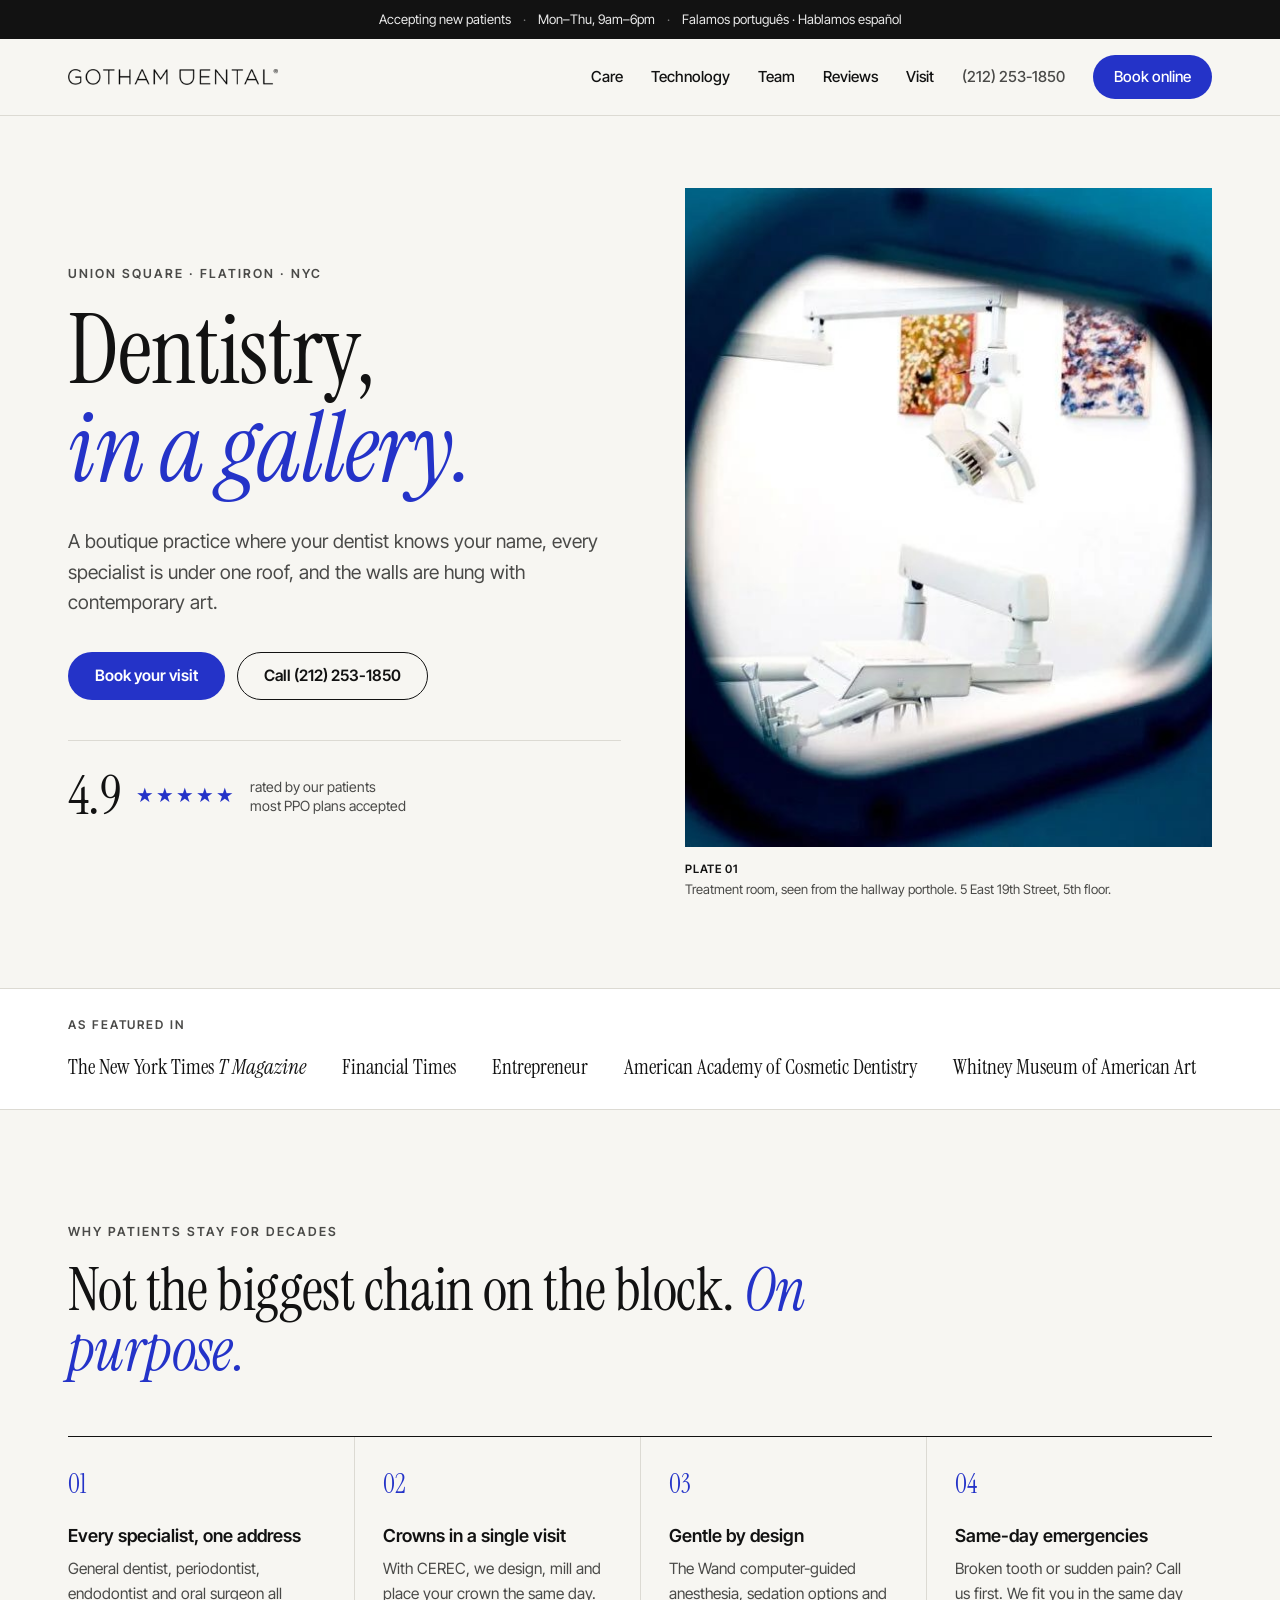
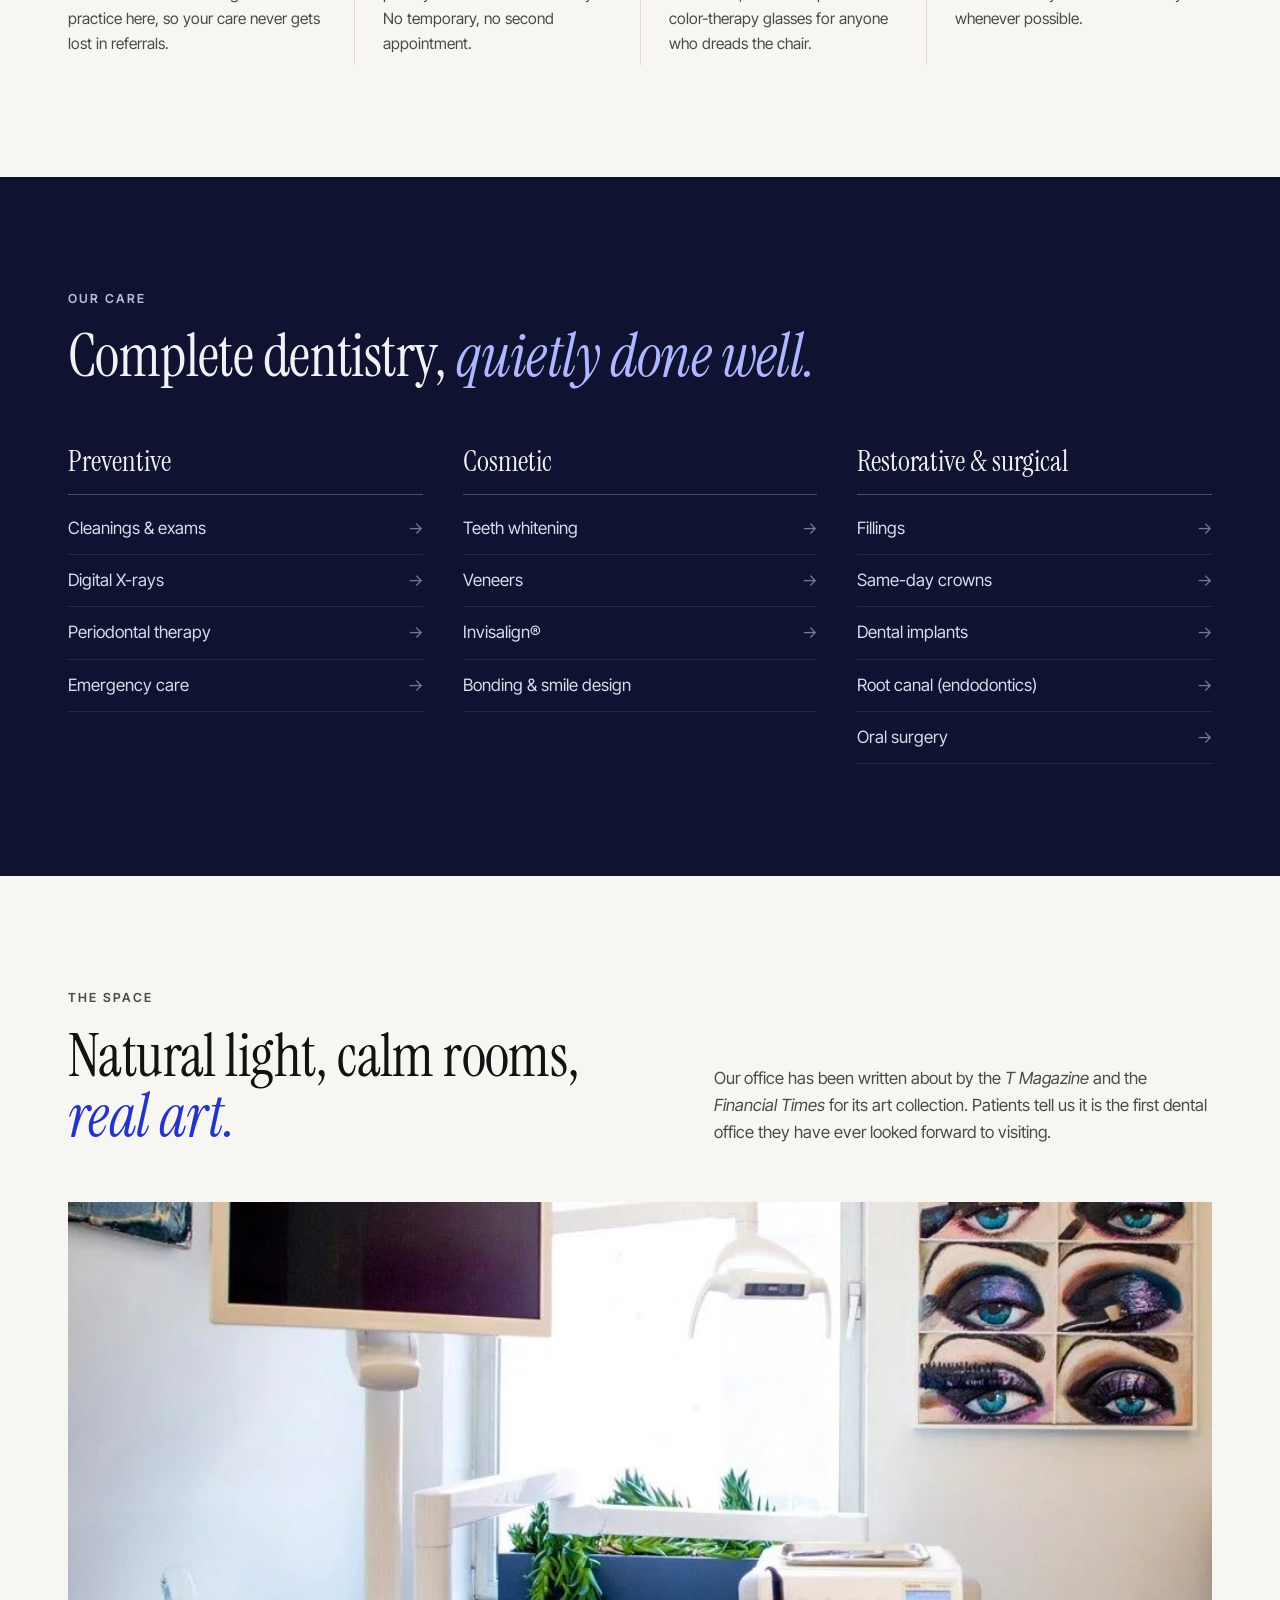
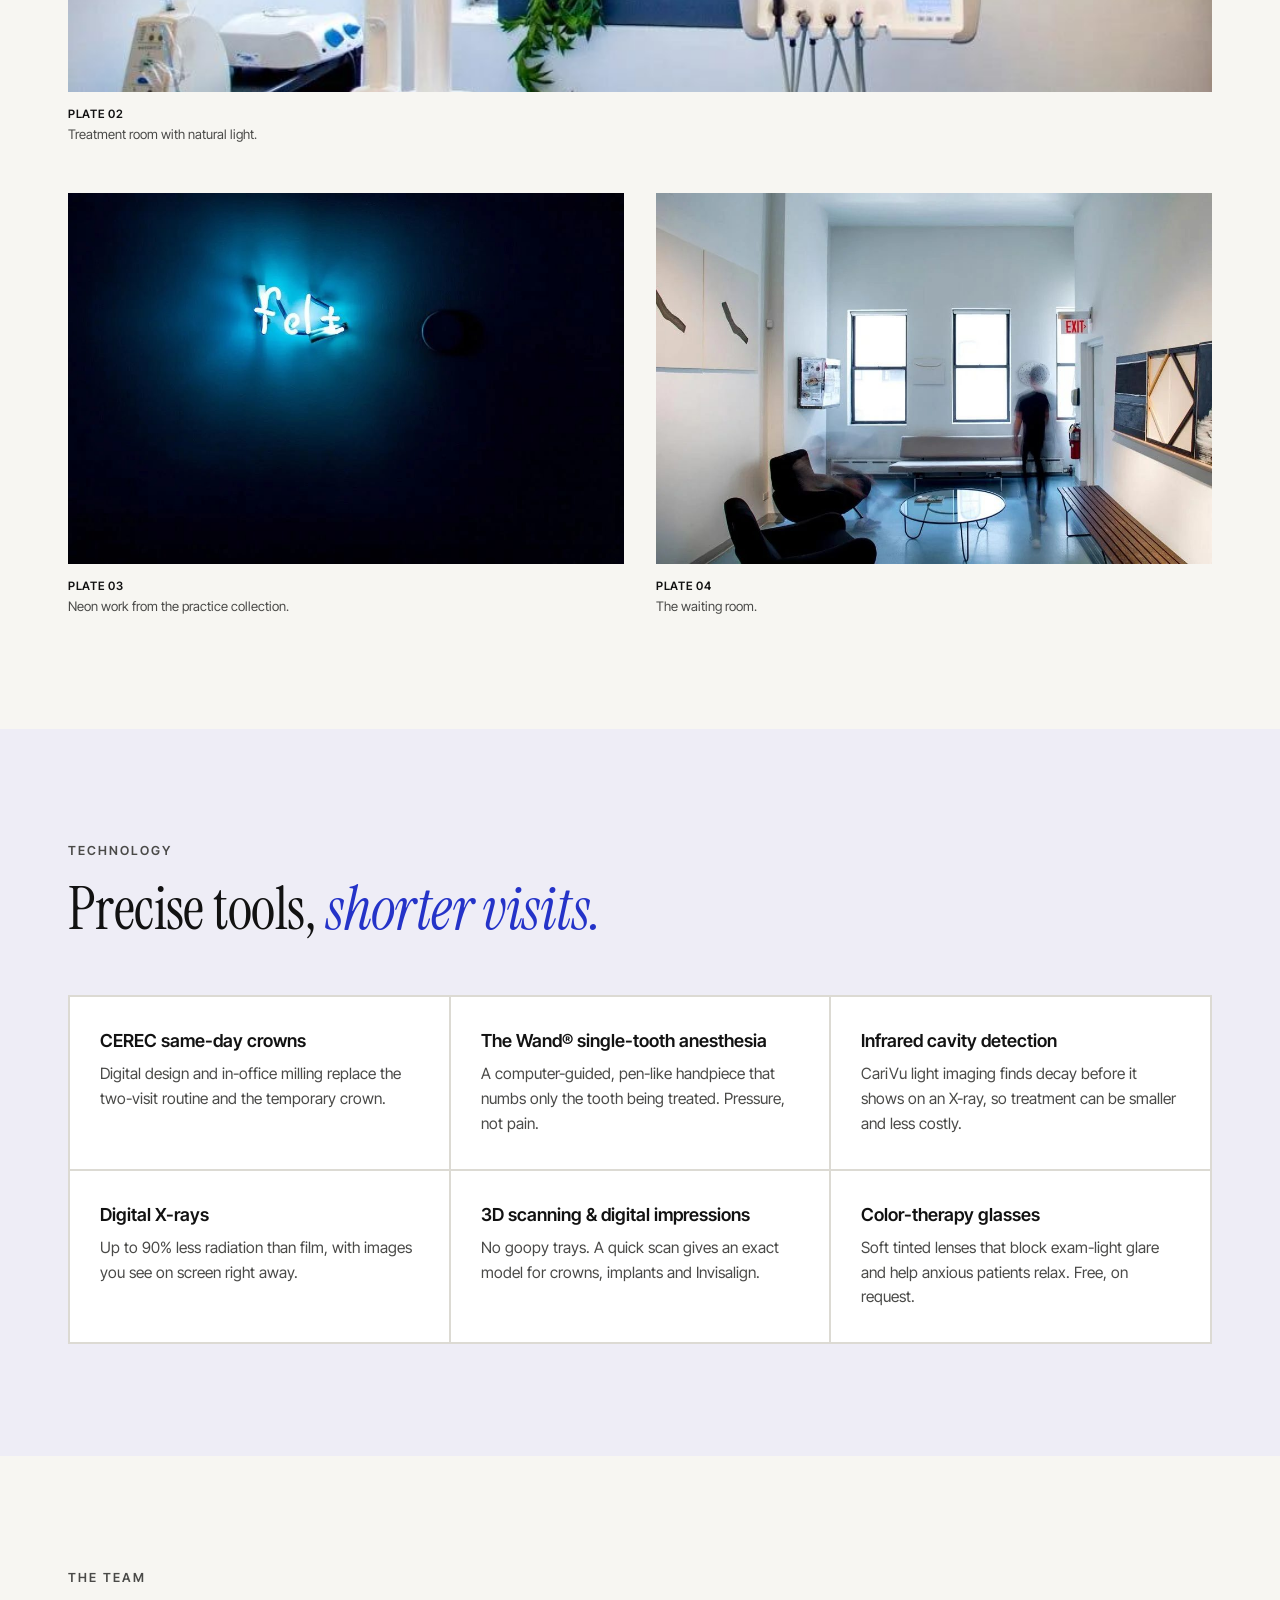
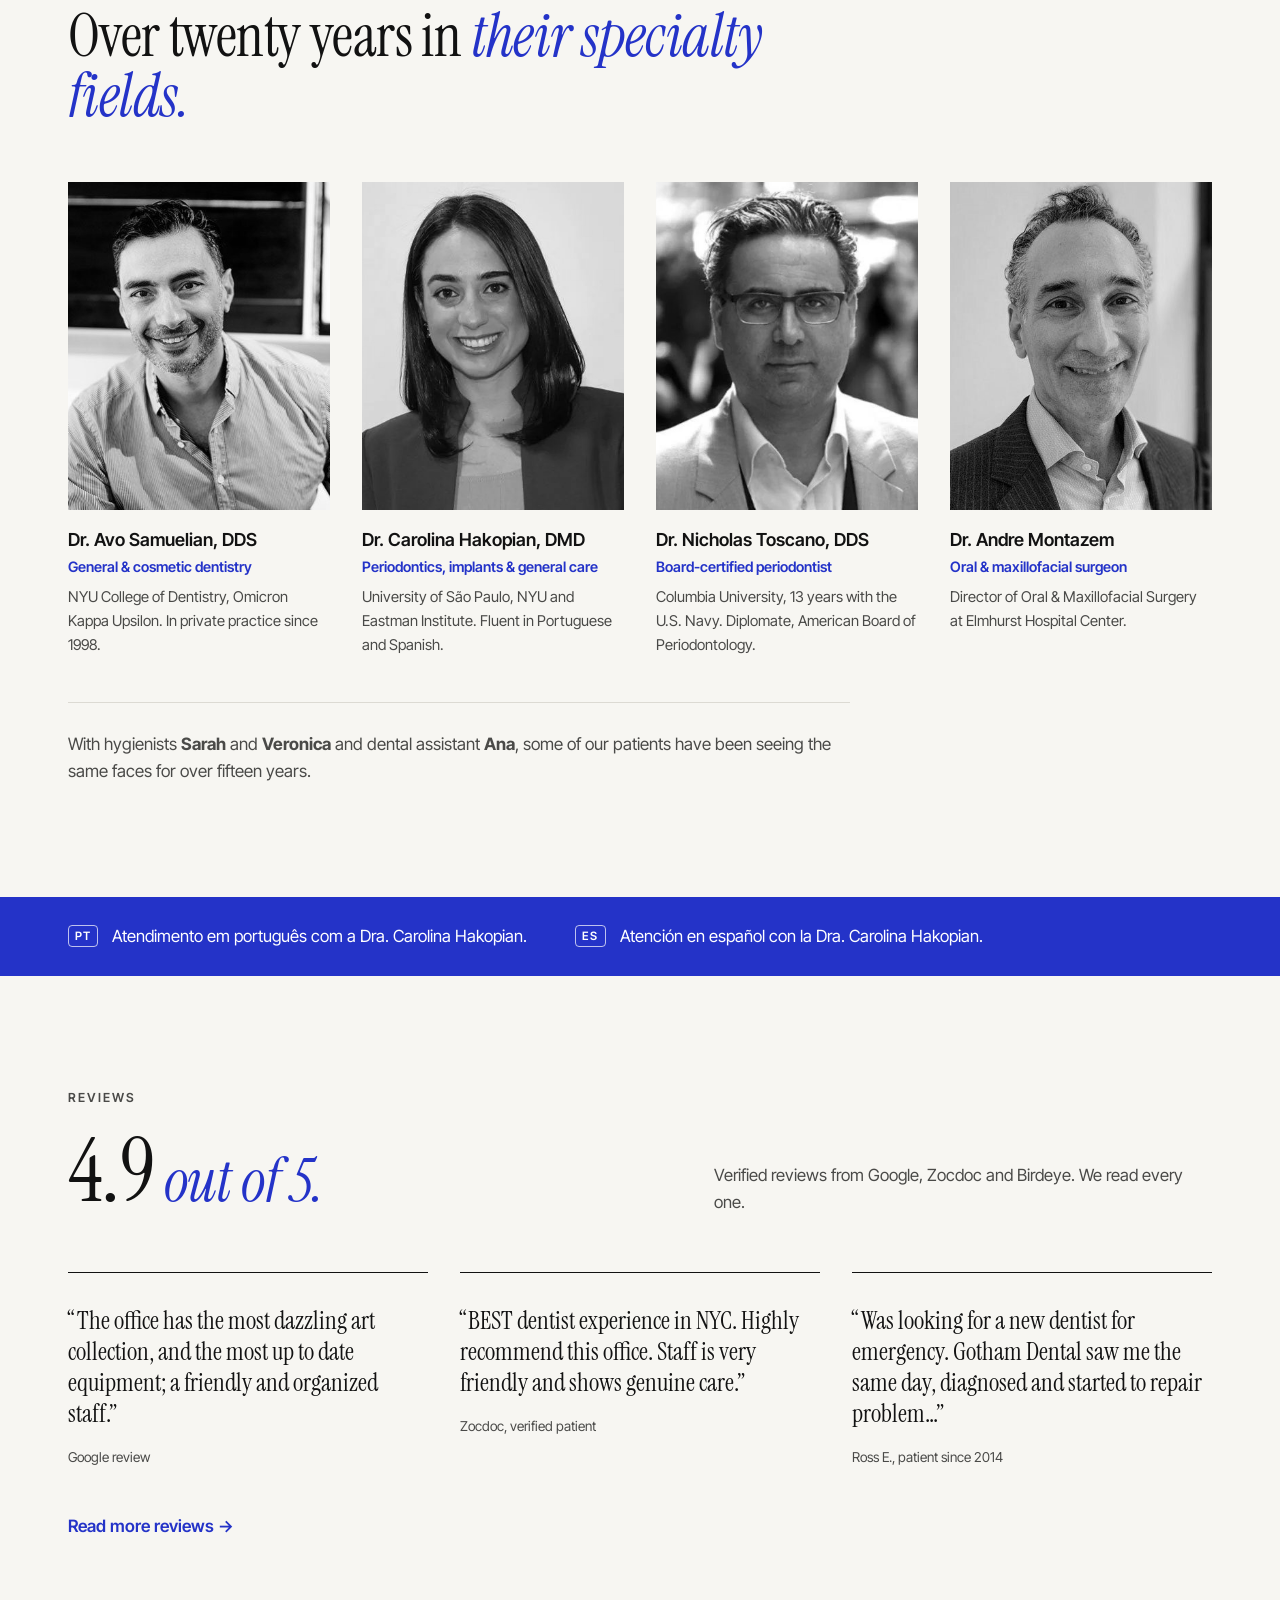
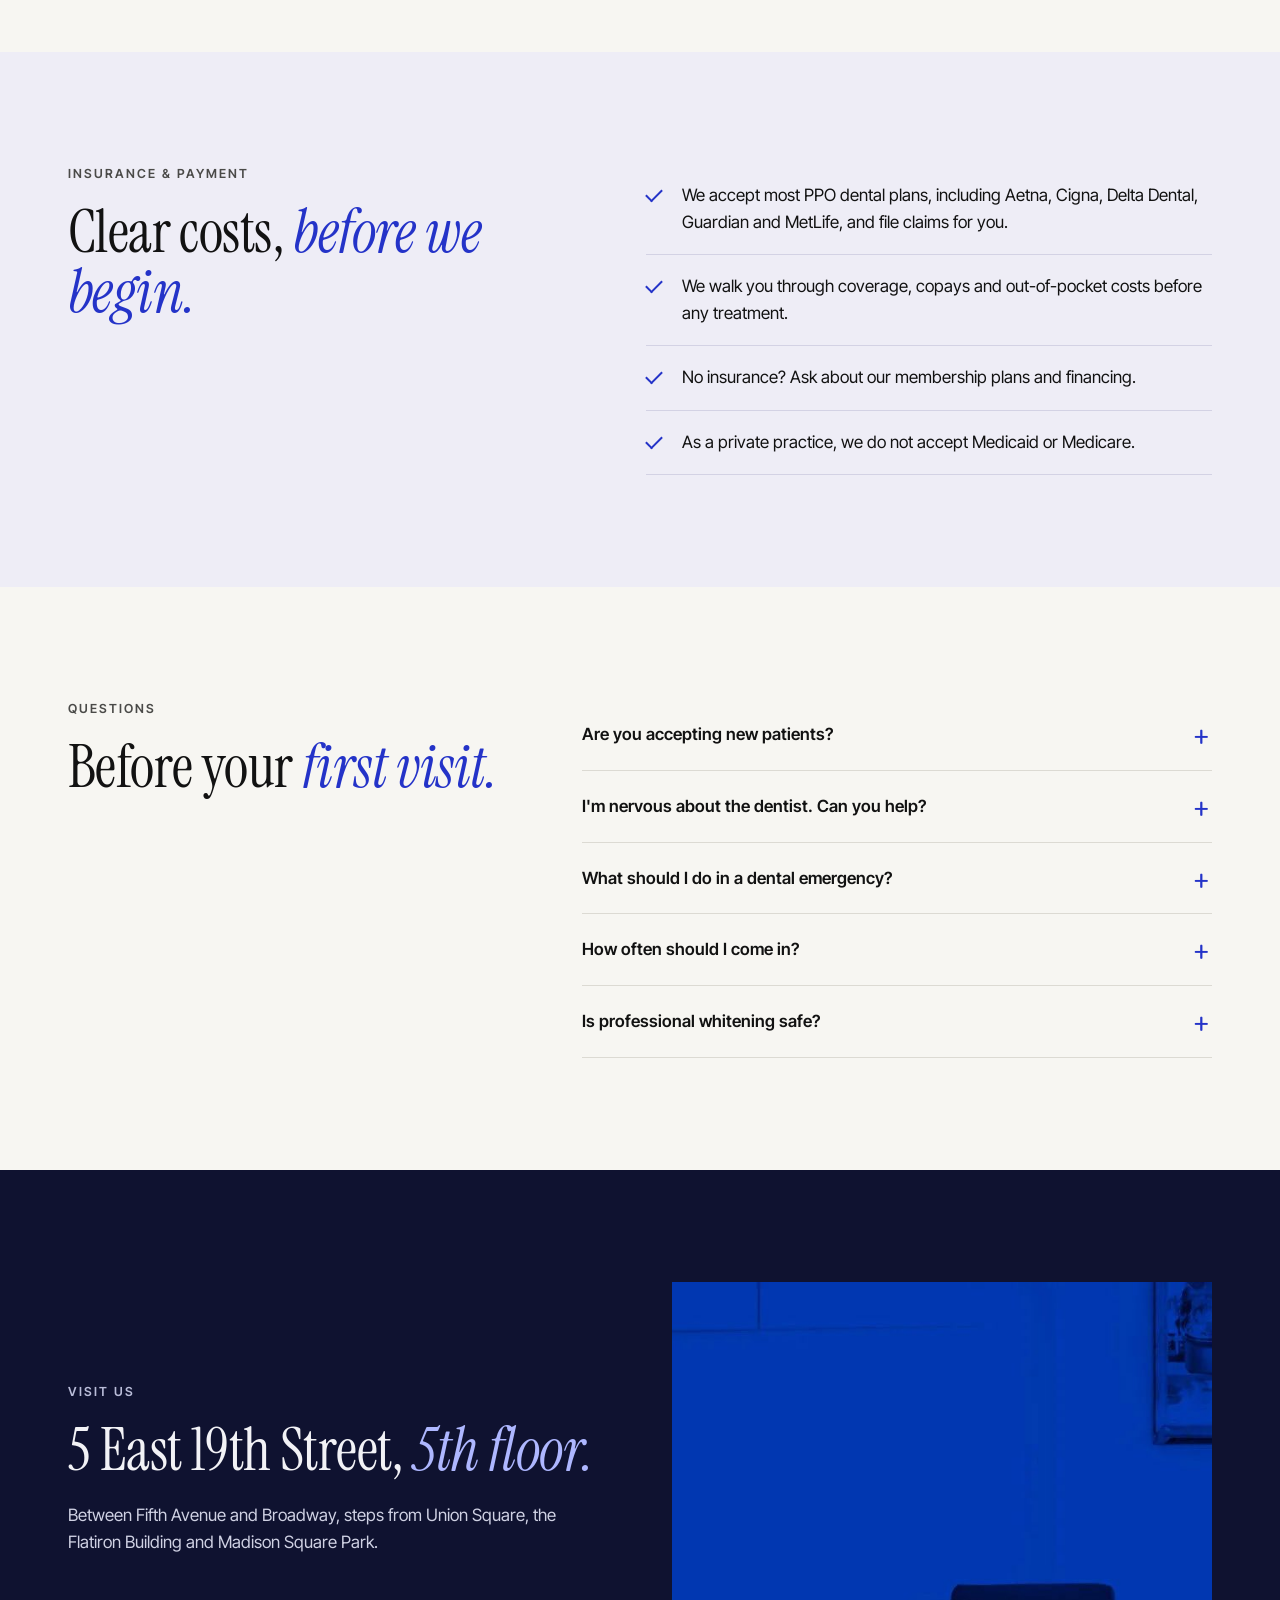
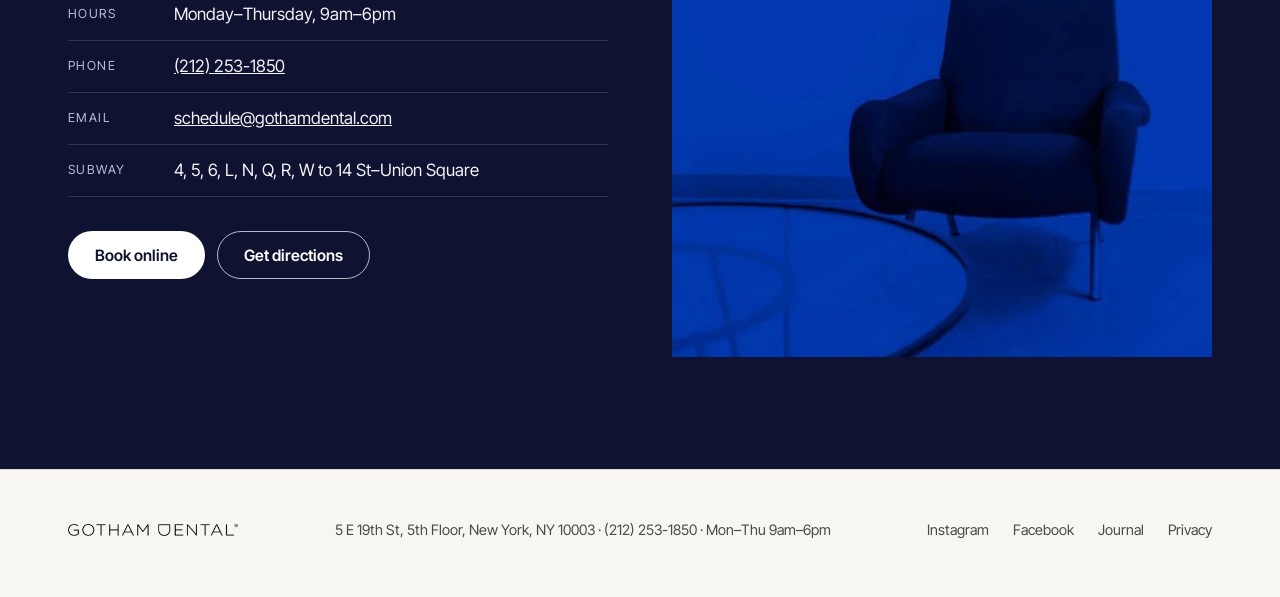
==== index.html @ f2f24f0a "Landing page nova da Gotham Dental Site estático com conceito consultório-galeria, nota 4.9 e impren" ====
<!doctype html>
<html lang="en">
<head>
  <meta charset="utf-8">
  <meta name="viewport" content="width=device-width, initial-scale=1">
  <title>Gotham Dental | Boutique Dentist near Union Square, NYC</title>
  <meta name="description" content="Gotham Dental is a boutique general, cosmetic and specialist dental practice at 5 E 19th St near Union Square, NYC. Same-day crowns, gentle care, most PPO plans. Rated 4.9 by our patients.">
  <link rel="canonical" href="https://gothamdental.com/">
  <link rel="icon" href="assets/img/icon.png">

  <meta property="og:type" content="website">
  <meta property="og:title" content="Gotham Dental | Boutique Dentist near Union Square, NYC">
  <meta property="og:description" content="General, cosmetic and specialist dentistry under one roof, in a calm space hung with contemporary art.">
  <meta property="og:image" content="assets/img/gallery1.jpg">

  <link rel="preconnect" href="https://fonts.googleapis.com">
  <link rel="preconnect" href="https://fonts.gstatic.com" crossorigin>
  <link href="https://fonts.googleapis.com/css2?family=Instrument+Serif:ital@0;1&family=Inter+Tight:wght@400;500;600&display=swap" rel="stylesheet">
  <link rel="stylesheet" href="assets/css/styles.css">

  <script type="application/ld+json">
  {
    "@context": "https://schema.org",
    "@type": "Dentist",
    "name": "Gotham Dental",
    "url": "https://gothamdental.com/",
    "image": "https://gothamdental.com/assets/img/gallery1.jpg",
    "telephone": "+1-212-253-1850",
    "email": "schedule@gothamdental.com",
    "address": {
      "@type": "PostalAddress",
      "streetAddress": "5 E 19th St, 5th Floor",
      "addressLocality": "New York",
      "addressRegion": "NY",
      "postalCode": "10003",
      "addressCountry": "US"
    },
    "geo": { "@type": "GeoCoordinates", "latitude": 40.739007, "longitude": -73.990664 },
    "openingHoursSpecification": [{
      "@type": "OpeningHoursSpecification",
      "dayOfWeek": ["Monday", "Tuesday", "Wednesday", "Thursday"],
      "opens": "09:00",
      "closes": "18:00"
    }],
    "availableLanguage": ["English", "Portuguese", "Spanish"],
    "sameAs": ["https://www.instagram.com/gothamdental/", "https://www.facebook.com/gothamdental"]
  }
  </script>
</head>
<body>

<a class="skip" href="#main">Skip to content</a>

<div class="topbar">
  <div class="wrap topbar__inner">
    <span>Accepting new patients</span>
    <span class="topbar__dot" aria-hidden="true">·</span>
    <span>Mon–Thu, 9am–6pm</span>
    <span class="topbar__dot" aria-hidden="true">·</span>
    <span>Falamos português · Hablamos español</span>
  </div>
</div>

<header class="nav">
  <div class="wrap nav__inner">
    <a href="#top" class="nav__logo" aria-label="Gotham Dental, home">
      <img src="assets/img/logo.png" alt="Gotham Dental" width="300" height="22">
    </a>
    <button class="nav__toggle" type="button" aria-expanded="false" aria-controls="menu">Menu</button>
    <nav id="menu" class="nav__menu" aria-label="Main">
      <a href="#care">Care</a>
      <a href="#technology">Technology</a>
      <a href="#team">Team</a>
      <a href="#reviews">Reviews</a>
      <a href="#visit">Visit</a>
      <a class="nav__phone" href="tel:+12122531850">(212) 253-1850</a>
      <a class="btn btn--solid btn--sm" href="https://book.modento.io/c/0451fbe190db48a1b8116b1282dd9880/Gothamdental">Book online</a>
    </nav>
  </div>
</header>

<main id="main">

  <!-- HERO -->
  <section class="hero" id="top">
    <div class="wrap hero__grid">
      <div class="hero__copy">
        <p class="eyebrow">Union Square · Flatiron · NYC</p>
        <h1>Dentistry,<br><em>in a gallery.</em></h1>
        <p class="lead">A boutique practice where your dentist knows your name, every specialist is under one roof, and the walls are hung with contemporary art.</p>
        <div class="hero__ctas">
          <a class="btn btn--solid" href="https://book.modento.io/c/0451fbe190db48a1b8116b1282dd9880/Gothamdental">Book your visit</a>
          <a class="btn btn--line" href="tel:+12122531850">Call (212) 253-1850</a>
        </div>
        <div class="rating" aria-label="Rated 4.9 out of 5 by our patients">
          <span class="rating__score">4.9</span>
          <span class="rating__stars" aria-hidden="true">★★★★★</span>
          <span class="rating__text">rated by our patients<br>most PPO plans accepted</span>
        </div>
      </div>
      <figure class="hero__art">
        <img src="assets/img/gallery1.jpg" alt="A treatment room seen through a round porthole window, with paintings on the wall" width="1000" height="667">
        <figcaption class="label">
          <span class="label__no">Plate 01</span>
          Treatment room, seen from the hallway porthole. 5 East 19th Street, 5th floor.
        </figcaption>
      </figure>
    </div>
  </section>

  <!-- PRESS -->
  <section class="press" aria-label="Press">
    <div class="wrap press__inner">
      <span class="press__title">As featured in</span>
      <ul class="press__list">
        <li>The New York Times <em>T Magazine</em></li>
        <li>Financial Times</li>
        <li>Entrepreneur</li>
        <li>American Academy of Cosmetic Dentistry</li>
        <li>Whitney Museum of American Art</li>
      </ul>
    </div>
  </section>

  <!-- WHY -->
  <section class="section" id="why">
    <div class="wrap">
      <div class="section__head">
        <p class="eyebrow">Why patients stay for decades</p>
        <h2>Not the biggest chain on the block. <em>On purpose.</em></h2>
      </div>
      <div class="pillars">
        <article class="pillar">
          <span class="pillar__no">01</span>
          <h3>Every specialist, one address</h3>
          <p>General dentist, periodontist, endodontist and oral surgeon all practice here, so your care never gets lost in referrals.</p>
        </article>
        <article class="pillar">
          <span class="pillar__no">02</span>
          <h3>Crowns in a single visit</h3>
          <p>With CEREC, we design, mill and place your crown the same day. No temporary, no second appointment.</p>
        </article>
        <article class="pillar">
          <span class="pillar__no">03</span>
          <h3>Gentle by design</h3>
          <p>The Wand computer-guided anesthesia, sedation options and color-therapy glasses for anyone who dreads the chair.</p>
        </article>
        <article class="pillar">
          <span class="pillar__no">04</span>
          <h3>Same-day emergencies</h3>
          <p>Broken tooth or sudden pain? Call us first. We fit you in the same day whenever possible.</p>
        </article>
      </div>
    </div>
  </section>

  <!-- CARE -->
  <section class="section section--ink" id="care">
    <div class="wrap">
      <div class="section__head">
        <p class="eyebrow">Our care</p>
        <h2>Complete dentistry, <em>quietly done well.</em></h2>
      </div>
      <div class="care">
        <div class="care__col">
          <h3>Preventive</h3>
          <ul>
            <li><a href="https://gothamdental.com/hygiene">Cleanings &amp; exams</a></li>
            <li><a href="https://gothamdental.com/digital-xrays">Digital X-rays</a></li>
            <li><a href="https://gothamdental.com/periodontics">Periodontal therapy</a></li>
            <li><a href="https://gothamdental.com/emergency">Emergency care</a></li>
          </ul>
        </div>
        <div class="care__col">
          <h3>Cosmetic</h3>
          <ul>
            <li><a href="https://gothamdental.com/whitening">Teeth whitening</a></li>
            <li><a href="https://gothamdental.com/veneers">Veneers</a></li>
            <li><a href="https://gothamdental.com/invisalign">Invisalign®</a></li>
            <li>Bonding &amp; smile design</li>
          </ul>
        </div>
        <div class="care__col">
          <h3>Restorative &amp; surgical</h3>
          <ul>
            <li><a href="https://gothamdental.com/fillings">Fillings</a></li>
            <li><a href="https://gothamdental.com/crowns">Same-day crowns</a></li>
            <li><a href="https://gothamdental.com/implants">Dental implants</a></li>
            <li><a href="https://gothamdental.com/endodontics">Root canal (endodontics)</a></li>
            <li><a href="https://gothamdental.com/oral-surgery">Oral surgery</a></li>
          </ul>
        </div>
      </div>
    </div>
  </section>

  <!-- THE SPACE -->
  <section class="section" id="space">
    <div class="wrap">
      <div class="section__head section__head--split">
        <div>
          <p class="eyebrow">The space</p>
          <h2>Natural light, calm rooms, <em>real art.</em></h2>
        </div>
        <p class="section__aside">Our office has been written about by the <em>T Magazine</em> and the <em>Financial Times</em> for its art collection. Patients tell us it is the first dental office they have ever looked forward to visiting.</p>
      </div>
      <div class="gallery">
        <figure class="gallery__item gallery__item--wide">
          <img src="assets/img/gallery3.jpg" alt="Bright treatment room with a large window, plants and framed artwork" width="1000" height="669" loading="lazy">
          <figcaption class="label"><span class="label__no">Plate 02</span> Treatment room with natural light.</figcaption>
        </figure>
        <figure class="gallery__item">
          <img src="assets/img/gallery2.jpg" alt="Blue neon artwork glowing on a dark wall" width="1000" height="667" loading="lazy">
          <figcaption class="label"><span class="label__no">Plate 03</span> Neon work from the practice collection.</figcaption>
        </figure>
        <figure class="gallery__item">
          <img src="assets/img/gallery4.jpg" alt="Waiting room with modern chairs, a round glass table and artwork" width="1000" height="667" loading="lazy">
          <figcaption class="label"><span class="label__no">Plate 04</span> The waiting room.</figcaption>
        </figure>
      </div>
    </div>
  </section>

  <!-- TECHNOLOGY -->
  <section class="section section--tint" id="technology">
    <div class="wrap">
      <div class="section__head">
        <p class="eyebrow">Technology</p>
        <h2>Precise tools, <em>shorter visits.</em></h2>
      </div>
      <div class="tech">
        <article class="tech__item">
          <h3>CEREC same-day crowns</h3>
          <p>Digital design and in-office milling replace the two-visit routine and the temporary crown.</p>
        </article>
        <article class="tech__item">
          <h3>The Wand® single-tooth anesthesia</h3>
          <p>A computer-guided, pen-like handpiece that numbs only the tooth being treated. Pressure, not pain.</p>
        </article>
        <article class="tech__item">
          <h3>Infrared cavity detection</h3>
          <p>CariVu light imaging finds decay before it shows on an X-ray, so treatment can be smaller and less costly.</p>
        </article>
        <article class="tech__item">
          <h3>Digital X-rays</h3>
          <p>Up to 90% less radiation than film, with images you see on screen right away.</p>
        </article>
        <article class="tech__item">
          <h3>3D scanning &amp; digital impressions</h3>
          <p>No goopy trays. A quick scan gives an exact model for crowns, implants and Invisalign.</p>
        </article>
        <article class="tech__item">
          <h3>Color-therapy glasses</h3>
          <p>Soft tinted lenses that block exam-light glare and help anxious patients relax. Free, on request.</p>
        </article>
      </div>
    </div>
  </section>

  <!-- TEAM -->
  <section class="section" id="team">
    <div class="wrap">
      <div class="section__head">
        <p class="eyebrow">The team</p>
        <h2>Over twenty years in <em>their specialty fields.</em></h2>
      </div>
      <div class="team">
        <article class="doc">
          <img src="assets/img/samuelian.jpg" alt="Portrait of Dr. Avo Samuelian" width="540" height="480" loading="lazy">
          <h3>Dr. Avo Samuelian, DDS</h3>
          <p class="doc__role">General &amp; cosmetic dentistry</p>
          <p>NYU College of Dentistry, Omicron Kappa Upsilon. In private practice since 1998.</p>
        </article>
        <article class="doc">
          <img src="assets/img/hakopian.jpg" alt="Portrait of Dr. Carolina Hakopian" width="540" height="480" loading="lazy">
          <h3>Dr. Carolina Hakopian, DMD</h3>
          <p class="doc__role">Periodontics, implants &amp; general care</p>
          <p>University of São Paulo, NYU and Eastman Institute. Fluent in Portuguese and Spanish.</p>
        </article>
        <article class="doc">
          <img src="assets/img/toscano.jpg" alt="Portrait of Dr. Nicholas Toscano" width="571" height="558" loading="lazy">
          <h3>Dr. Nicholas Toscano, DDS</h3>
          <p class="doc__role">Board-certified periodontist</p>
          <p>Columbia University, 13 years with the U.S. Navy. Diplomate, American Board of Periodontology.</p>
        </article>
        <article class="doc">
          <img src="assets/img/montazem.jpg" alt="Portrait of Dr. Andre Montazem" width="540" height="480" loading="lazy">
          <h3>Dr. Andre Montazem</h3>
          <p class="doc__role">Oral &amp; maxillofacial surgeon</p>
          <p>Director of Oral &amp; Maxillofacial Surgery at Elmhurst Hospital Center.</p>
        </article>
      </div>
      <p class="team__more">With hygienists <strong>Sarah</strong> and <strong>Veronica</strong> and dental assistant <strong>Ana</strong>, some of our patients have been seeing the same faces for over fifteen years.</p>
    </div>
  </section>

  <!-- LANGUAGES -->
  <section class="lang" aria-label="Languages">
    <div class="wrap lang__inner">
      <p lang="pt-BR"><span class="lang__tag">PT</span> Atendimento em português com a Dra. Carolina Hakopian.</p>
      <p lang="es"><span class="lang__tag">ES</span> Atención en español con la Dra. Carolina Hakopian.</p>
    </div>
  </section>

  <!-- REVIEWS -->
  <section class="section" id="reviews">
    <div class="wrap">
      <div class="section__head section__head--split">
        <div>
          <p class="eyebrow">Reviews</p>
          <h2><span class="big">4.9</span> <em>out of 5.</em></h2>
        </div>
        <p class="section__aside">Verified reviews from Google, Zocdoc and Birdeye. We read every one.</p>
      </div>
      <div class="reviews">
        <blockquote class="review">
          <p>“The office has the most dazzling art collection, and the most up to date equipment; a friendly and organized staff.”</p>
          <footer>Google review</footer>
        </blockquote>
        <blockquote class="review">
          <p>“BEST dentist experience in NYC. Highly recommend this office. Staff is very friendly and shows genuine care.”</p>
          <footer>Zocdoc, verified patient</footer>
        </blockquote>
        <blockquote class="review">
          <p>“Was looking for a new dentist for emergency. Gotham Dental saw me the same day, diagnosed and started to repair problem…”</p>
          <footer>Ross E., patient since 2014</footer>
        </blockquote>
      </div>
      <a class="link-arrow" href="https://gothamdental.com/online-reviews">Read more reviews →</a>
    </div>
  </section>

  <!-- INSURANCE -->
  <section class="section section--tint" id="insurance">
    <div class="wrap insurance">
      <div>
        <p class="eyebrow">Insurance &amp; payment</p>
        <h2>Clear costs, <em>before we begin.</em></h2>
      </div>
      <ul class="checks">
        <li>We accept most PPO dental plans, including Aetna, Cigna, Delta Dental, Guardian and MetLife, and file claims for you.</li>
        <li>We walk you through coverage, copays and out-of-pocket costs before any treatment.</li>
        <li>No insurance? Ask about our membership plans and financing.</li>
        <li>As a private practice, we do not accept Medicaid or Medicare.</li>
      </ul>
    </div>
  </section>

  <!-- FAQ -->
  <section class="section" id="faq">
    <div class="wrap faq">
      <div>
        <p class="eyebrow">Questions</p>
        <h2>Before your <em>first visit.</em></h2>
      </div>
      <div class="faq__list">
        <details>
          <summary>Are you accepting new patients?</summary>
          <p>Yes. Book online any time or call us during office hours. At your first visit we take digital X-rays, review your history and build a personal treatment plan. You can fill in your forms online beforehand.</p>
        </details>
        <details>
          <summary>I'm nervous about the dentist. Can you help?</summary>
          <p>You are not alone. We offer The Wand for gentle, localized anesthesia, sedation options, color-therapy glasses and a team that explains every step before it happens.</p>
        </details>
        <details>
          <summary>What should I do in a dental emergency?</summary>
          <p>Call (212) 253-1850 right away. We offer same-day emergency appointments whenever possible.</p>
        </details>
        <details>
          <summary>How often should I come in?</summary>
          <p>Every six months for a cleaning and check-up, as the ADA recommends. Regular visits catch decay and gum disease early.</p>
        </details>
        <details>
          <summary>Is professional whitening safe?</summary>
          <p>Yes. We use medical-grade agents adjusted to your sensitivity level for strong results with minimal discomfort.</p>
        </details>
      </div>
    </div>
  </section>

  <!-- VISIT -->
  <section class="section section--ink" id="visit">
    <div class="wrap visit">
      <div class="visit__info">
        <p class="eyebrow">Visit us</p>
        <h2>5 East 19th Street, <em>5th floor.</em></h2>
        <p>Between Fifth Avenue and Broadway, steps from Union Square, the Flatiron Building and Madison Square Park.</p>
        <dl class="visit__dl">
          <div><dt>Hours</dt><dd>Monday–Thursday, 9am–6pm</dd></div>
          <div><dt>Phone</dt><dd><a href="tel:+12122531850">(212) 253-1850</a></dd></div>
          <div><dt>Email</dt><dd><a href="mailto:schedule@gothamdental.com">schedule@gothamdental.com</a></dd></div>
          <div><dt>Subway</dt><dd>4, 5, 6, L, N, Q, R, W to 14 St–Union Square</dd></div>
        </dl>
        <div class="hero__ctas">
          <a class="btn btn--light" href="https://book.modento.io/c/0451fbe190db48a1b8116b1282dd9880/Gothamdental">Book online</a>
          <a class="btn btn--line-light" href="https://www.google.com/maps/place/Gotham+Dental/@40.739007,-73.9928527,17z">Get directions</a>
        </div>
      </div>
      <figure class="visit__art">
        <img src="assets/img/office.jpg" alt="Lounge chairs in a softly lit blue room" width="1500" height="800" loading="lazy">
      </figure>
    </div>
  </section>

</main>

<footer class="footer">
  <div class="wrap footer__inner">
    <img src="assets/img/logo.png" alt="Gotham Dental" width="300" height="22" class="footer__logo">
    <p>5 E 19th St, 5th Floor, New York, NY 10003 · (212) 253-1850 · Mon–Thu 9am–6pm</p>
    <nav class="footer__links" aria-label="Social and legal">
      <a href="https://www.instagram.com/gothamdental/">Instagram</a>
      <a href="https://www.facebook.com/gothamdental">Facebook</a>
      <a href="https://gothamdental.com/blog">Journal</a>
      <a href="https://gothamdental.com/privacy-policy">Privacy</a>
    </nav>
  </div>
</footer>

<div class="mobile-cta">
  <a class="btn btn--line" href="tel:+12122531850">Call</a>
  <a class="btn btn--solid" href="https://book.modento.io/c/0451fbe190db48a1b8116b1282dd9880/Gothamdental">Book online</a>
</div>

<script>
  (function () {
    var btn = document.querySelector('.nav__toggle');
    var menu = document.getElementById('menu');
    btn.addEventListener('click', function () {
      var open = menu.classList.toggle('is-open');
      btn.setAttribute('aria-expanded', open ? 'true' : 'false');
    });
    menu.addEventListener('click', function (e) {
      if (e.target.tagName === 'A') { menu.classList.remove('is-open'); btn.setAttribute('aria-expanded', 'false'); }
    });
  })();
</script>
</body>
</html>
---- assets/css/styles.css ----
/* Gotham Dental — gallery look: white walls, black type, one cobalt accent */
:root {
  --wall: #f7f6f2;
  --paper: #ffffff;
  --ink: #121212;
  --ink-2: #4a4a48;
  --line: #dcdad3;
  --tint: #eeedf6;
  --accent: #2433c8;
  --accent-dark: #1a2696;
  --night: #0f1230;
  --serif: "Instrument Serif", Georgia, "Times New Roman", serif;
  --sans: "Inter Tight", system-ui, -apple-system, "Segoe UI", sans-serif;
  --wrap: 1200px;
}

*, *::before, *::after { box-sizing: border-box; }
html { scroll-behavior: smooth; scroll-padding-top: 88px; }
body {
  margin: 0;
  background: var(--wall);
  color: var(--ink);
  font-family: var(--sans);
  font-size: 17px;
  line-height: 1.6;
  -webkit-font-smoothing: antialiased;
}
img { display: block; max-width: 100%; height: auto; }
a { color: inherit; }
h1, h2, h3 { margin: 0; font-weight: 400; }
h1, h2 { font-family: var(--serif); letter-spacing: -0.01em; line-height: 1.02; }
h1 { font-size: clamp(3.2rem, 7.5vw, 6.4rem); }
h2 { font-size: clamp(2.3rem, 4.6vw, 3.8rem); }
h1 em, h2 em { color: var(--accent); }
h3 { font-size: 1.12rem; font-weight: 600; line-height: 1.3; }
p { margin: 0; }

.wrap { max-width: var(--wrap); margin: 0 auto; padding: 0 28px; }
.skip { position: absolute; left: -999px; top: 8px; background: var(--ink); color: #fff; padding: 8px 14px; z-index: 100; }
.skip:focus { left: 8px; }
:focus-visible { outline: 2px solid var(--accent); outline-offset: 3px; }

.eyebrow {
  font-size: 0.78rem; font-weight: 600; letter-spacing: 0.16em; text-transform: uppercase;
  color: var(--ink-2); margin-bottom: 18px;
}

/* Buttons */
.btn {
  display: inline-flex; align-items: center; justify-content: center;
  min-height: 48px; padding: 0 26px; border-radius: 999px;
  font-weight: 600; font-size: 0.98rem; text-decoration: none;
  border: 1.5px solid transparent; transition: background .2s, color .2s, border-color .2s;
}
.btn--sm { min-height: 44px; padding: 0 20px; font-size: 0.92rem; }
.btn--solid { background: var(--accent); color: #fff; }
.btn--solid:hover { background: var(--accent-dark); }
.btn--line { border-color: var(--ink); color: var(--ink); }
.btn--line:hover { background: var(--ink); color: #fff; }
.btn--light { background: #fff; color: var(--night); }
.btn--light:hover { background: var(--tint); }
.btn--line-light { border-color: rgba(255,255,255,.7); color: #fff; }
.btn--line-light:hover { background: #fff; color: var(--night); }

/* Top bar + nav */
.topbar { background: var(--ink); color: #e9e9e9; font-size: 0.82rem; }
.topbar__inner { display: flex; flex-wrap: wrap; gap: 6px 12px; justify-content: center; padding-top: 9px; padding-bottom: 9px; }
.topbar__dot { opacity: .5; }

.nav { position: sticky; top: 0; z-index: 50; background: rgba(247,246,242,.94); backdrop-filter: blur(8px); border-bottom: 1px solid var(--line); }
.nav__inner { display: flex; align-items: center; justify-content: space-between; gap: 24px; min-height: 76px; }
.nav__logo img { width: 210px; }
.nav__menu { display: flex; align-items: center; gap: 28px; }
.nav__menu a { text-decoration: none; font-size: 0.95rem; font-weight: 500; }
.nav__menu a:not(.btn):hover { color: var(--accent); }
.nav__phone { color: var(--ink-2); }
.nav__toggle { display: none; min-height: 44px; padding: 0 18px; border: 1.5px solid var(--ink); border-radius: 999px; background: transparent; font: 600 0.92rem var(--sans); color: var(--ink); cursor: pointer; }

/* Hero */
.hero { padding: 72px 0 88px; }
.hero__grid { display: grid; grid-template-columns: minmax(0, 1.05fr) minmax(0, 1fr); gap: 64px; align-items: center; }
.lead { font-size: 1.2rem; color: var(--ink-2); max-width: 32em; margin-top: 28px; }
.hero__ctas { display: flex; flex-wrap: wrap; gap: 12px; margin-top: 34px; }
.rating { display: flex; align-items: center; gap: 14px; margin-top: 40px; padding-top: 28px; border-top: 1px solid var(--line); }
.rating__score { font-family: var(--serif); font-size: 3.4rem; line-height: 1; }
.rating__stars { color: var(--accent); letter-spacing: 2px; font-size: 1.1rem; }
.rating__text { font-size: 0.88rem; color: var(--ink-2); line-height: 1.4; }

.hero__art { margin: 0; }
.hero__art img { width: 100%; aspect-ratio: 4 / 5; object-fit: cover; }

/* Museum wall label */
.label { font-size: 0.82rem; color: var(--ink-2); margin-top: 14px; line-height: 1.5; max-width: 34em; }
.label__no { display: block; font-weight: 600; color: var(--ink); letter-spacing: 0.06em; text-transform: uppercase; font-size: 0.72rem; margin-bottom: 2px; }

/* Press */
.press { border-top: 1px solid var(--line); border-bottom: 1px solid var(--line); background: var(--paper); }
.press__inner { display: flex; flex-wrap: wrap; align-items: center; gap: 16px 40px; padding-top: 26px; padding-bottom: 26px; }
.press__title { font-size: 0.75rem; font-weight: 600; letter-spacing: .16em; text-transform: uppercase; color: var(--ink-2); }
.press__list { list-style: none; margin: 0; padding: 0; display: flex; flex-wrap: wrap; gap: 10px 36px; font-family: var(--serif); font-size: 1.3rem; }

/* Sections */
.section { padding: 112px 0; }
.section--tint { background: var(--tint); }
.section--ink { background: var(--night); color: #f2f2f6; }
.section--ink .eyebrow { color: #b9bcd8; }
.section--ink h2 em { color: #aeb7ff; }
.section__head { margin-bottom: 56px; max-width: 760px; }
.section__head--split { max-width: none; display: grid; grid-template-columns: minmax(0, 1.2fr) minmax(0, 1fr); gap: 48px; align-items: end; }
.section__aside { color: var(--ink-2); font-size: 1.05rem; }

/* Pillars */
.pillars { display: grid; grid-template-columns: repeat(4, minmax(0, 1fr)); gap: 0; border-top: 1px solid var(--ink); }
.pillar { padding: 28px 28px 8px 0; }
.pillar + .pillar { padding-left: 28px; border-left: 1px solid var(--line); }
.pillar__no { display: block; font-family: var(--serif); font-size: 1.6rem; color: var(--accent); margin-bottom: 18px; }
.pillar h3 { margin-bottom: 10px; }
.pillar p { color: var(--ink-2); font-size: 0.97rem; }

/* Care */
.care { display: grid; grid-template-columns: repeat(3, minmax(0, 1fr)); gap: 40px; }
.care__col h3 { font-family: var(--serif); font-weight: 400; font-size: 1.8rem; padding-bottom: 14px; border-bottom: 1px solid rgba(255,255,255,.25); margin-bottom: 8px; }
.care ul { list-style: none; margin: 0; padding: 0; }
.care li { padding: 12px 0; border-bottom: 1px solid rgba(255,255,255,.1); color: #d9dbea; }
.care a { text-decoration: none; display: flex; justify-content: space-between; }
.care a::after { content: "→"; opacity: .5; transition: transform .2s, opacity .2s; }
.care a:hover::after { opacity: 1; transform: translateX(4px); }

/* Gallery */
.gallery { display: grid; grid-template-columns: repeat(2, minmax(0, 1fr)); gap: 48px 32px; }
.gallery__item { margin: 0; }
.gallery__item--wide { grid-column: 1 / -1; }
.gallery__item img { width: 100%; aspect-ratio: 3 / 2; object-fit: cover; }
.gallery__item--wide img { aspect-ratio: 21 / 9; }

/* Technology */
.tech { display: grid; grid-template-columns: repeat(3, minmax(0, 1fr)); gap: 2px; background: var(--line); border: 2px solid var(--line); }
.tech__item { background: var(--paper); padding: 32px 30px; }
.tech__item h3 { margin-bottom: 10px; }
.tech__item p { color: var(--ink-2); font-size: 0.97rem; }

/* Team */
.team { display: grid; grid-template-columns: repeat(4, minmax(0, 1fr)); gap: 32px; }
.doc img { width: 100%; aspect-ratio: 4 / 5; object-fit: cover; filter: grayscale(1); transition: filter .4s; margin-bottom: 18px; }
.doc:hover img { filter: grayscale(0); }
.doc__role { color: var(--accent); font-size: 0.9rem; font-weight: 600; margin: 4px 0 8px; }
.doc p:last-child { color: var(--ink-2); font-size: 0.93rem; }
.team__more { margin-top: 44px; padding-top: 28px; border-top: 1px solid var(--line); color: var(--ink-2); max-width: 46em; }

/* Languages */
.lang { background: var(--accent); color: #fff; }
.lang__inner { display: flex; flex-wrap: wrap; gap: 12px 48px; padding-top: 26px; padding-bottom: 26px; font-size: 1.05rem; }
.lang__tag { display: inline-block; font-size: .72rem; font-weight: 600; letter-spacing: .1em; border: 1px solid rgba(255,255,255,.7); border-radius: 4px; padding: 1px 6px; margin-right: 10px; vertical-align: 2px; }

/* Reviews */
.big { font-size: 1.5em; }
.reviews { display: grid; grid-template-columns: repeat(3, minmax(0, 1fr)); gap: 32px; }
.review { margin: 0; padding: 32px 0 0; border-top: 1px solid var(--ink); }
.review p { font-family: var(--serif); font-size: 1.55rem; line-height: 1.25; }
.review footer { margin-top: 18px; font-size: .85rem; color: var(--ink-2); }
.link-arrow { display: inline-block; margin-top: 44px; font-weight: 600; color: var(--accent); text-decoration: none; }
.link-arrow:hover { text-decoration: underline; }

/* Insurance */
.insurance { display: grid; grid-template-columns: minmax(0, 1fr) minmax(0, 1.1fr); gap: 64px; align-items: start; }
.checks { list-style: none; margin: 0; padding: 0; }
.checks li { position: relative; padding: 18px 0 18px 36px; border-bottom: 1px solid #d3d2e4; }
.checks li::before { content: ""; position: absolute; left: 0; top: 25px; width: 16px; height: 9px; border-left: 2px solid var(--accent); border-bottom: 2px solid var(--accent); transform: rotate(-45deg); }

/* FAQ */
.faq { display: grid; grid-template-columns: minmax(0, 1fr) minmax(0, 1.4fr); gap: 64px; }
.faq__list details { border-bottom: 1px solid var(--line); }
.faq__list summary { cursor: pointer; list-style: none; padding: 22px 40px 22px 0; font-weight: 600; font-size: 1.05rem; position: relative; }
.faq__list summary::-webkit-details-marker { display: none; }
.faq__list summary::after { content: "+"; position: absolute; right: 4px; top: 16px; font-family: var(--serif); font-size: 1.8rem; color: var(--accent); }
.faq__list details[open] summary::after { content: "–"; }
.faq__list details p { padding: 0 40px 24px 0; color: var(--ink-2); }

/* Visit */
.visit { display: grid; grid-template-columns: minmax(0, 1fr) minmax(0, 1fr); gap: 64px; align-items: center; }
.visit__info > p { color: #cfd1e3; margin-top: 22px; max-width: 30em; }
.visit__dl { margin: 32px 0 0; }
.visit__dl div { display: grid; grid-template-columns: 90px 1fr; gap: 16px; padding: 12px 0; border-bottom: 1px solid rgba(255,255,255,.14); }
.visit__dl dt { font-size: .78rem; letter-spacing: .12em; text-transform: uppercase; color: #b9bcd8; padding-top: 3px; }
.visit__dl dd { margin: 0; }
.visit__art { margin: 0; }
.visit__art img { width: 100%; aspect-ratio: 4 / 5; object-fit: cover; }

/* Footer */
.footer { padding: 48px 0 56px; border-top: 1px solid var(--line); font-size: .9rem; color: var(--ink-2); }
.footer__inner { display: flex; flex-wrap: wrap; gap: 20px 40px; align-items: center; justify-content: space-between; }
.footer__logo { width: 170px; }
.footer__links { display: flex; flex-wrap: wrap; gap: 8px 24px; }
.footer__links a { text-decoration: none; }
.footer__links a:hover { color: var(--accent); }

.mobile-cta { display: none; }

/* Responsive */
@media (max-width: 1020px) {
  .pillars { grid-template-columns: repeat(2, minmax(0, 1fr)); }
  .pillar:nth-child(3) { padding-left: 0; border-left: 0; }
  .pillar { padding-bottom: 28px; }
  .team { grid-template-columns: repeat(2, minmax(0, 1fr)); }
  .tech { grid-template-columns: repeat(2, minmax(0, 1fr)); }
}

@media (max-width: 860px) {
  body { font-size: 16px; padding-bottom: 76px; }
  .nav__toggle { display: inline-flex; align-items: center; }
  .nav__menu { display: none; position: absolute; left: 0; right: 0; top: 100%; background: var(--wall); flex-direction: column; align-items: stretch; gap: 0; padding: 8px 28px 24px; border-bottom: 1px solid var(--line); }
  .nav__menu.is-open { display: flex; }
  .nav__menu a:not(.btn) { padding: 14px 0; border-bottom: 1px solid var(--line); }
  .nav__menu .btn { margin-top: 16px; }
  .nav__logo img { width: 170px; }
  .hero { padding: 40px 0 64px; }
  .hero__grid, .section__head--split, .insurance, .faq, .visit { grid-template-columns: minmax(0, 1fr); gap: 40px; }
  .hero__art img { aspect-ratio: 4 / 3; }
  .section { padding: 80px 0; }
  .care, .reviews { grid-template-columns: minmax(0, 1fr); }
  .gallery { grid-template-columns: minmax(0, 1fr); gap: 36px; }
  .gallery__item--wide img { aspect-ratio: 3 / 2; }
  .visit__art { order: -1; }
  .visit__art img { aspect-ratio: 3 / 2; }
  .mobile-cta { display: grid; grid-template-columns: 1fr 2fr; gap: 10px; position: fixed; left: 0; right: 0; bottom: 0; z-index: 60; padding: 12px 16px; background: var(--wall); border-top: 1px solid var(--line); }
}

@media (max-width: 560px) {
  .wrap { padding: 0 20px; }
  .pillars, .team, .tech { grid-template-columns: minmax(0, 1fr); }
  .pillar, .pillar + .pillar { padding-left: 0; border-left: 0; border-bottom: 1px solid var(--line); }
  .topbar__inner span:nth-child(n+2) { display: none; }
}

@media (prefers-reduced-motion: reduce) {
  html { scroll-behavior: auto; }
  * { transition: none !important; }
}
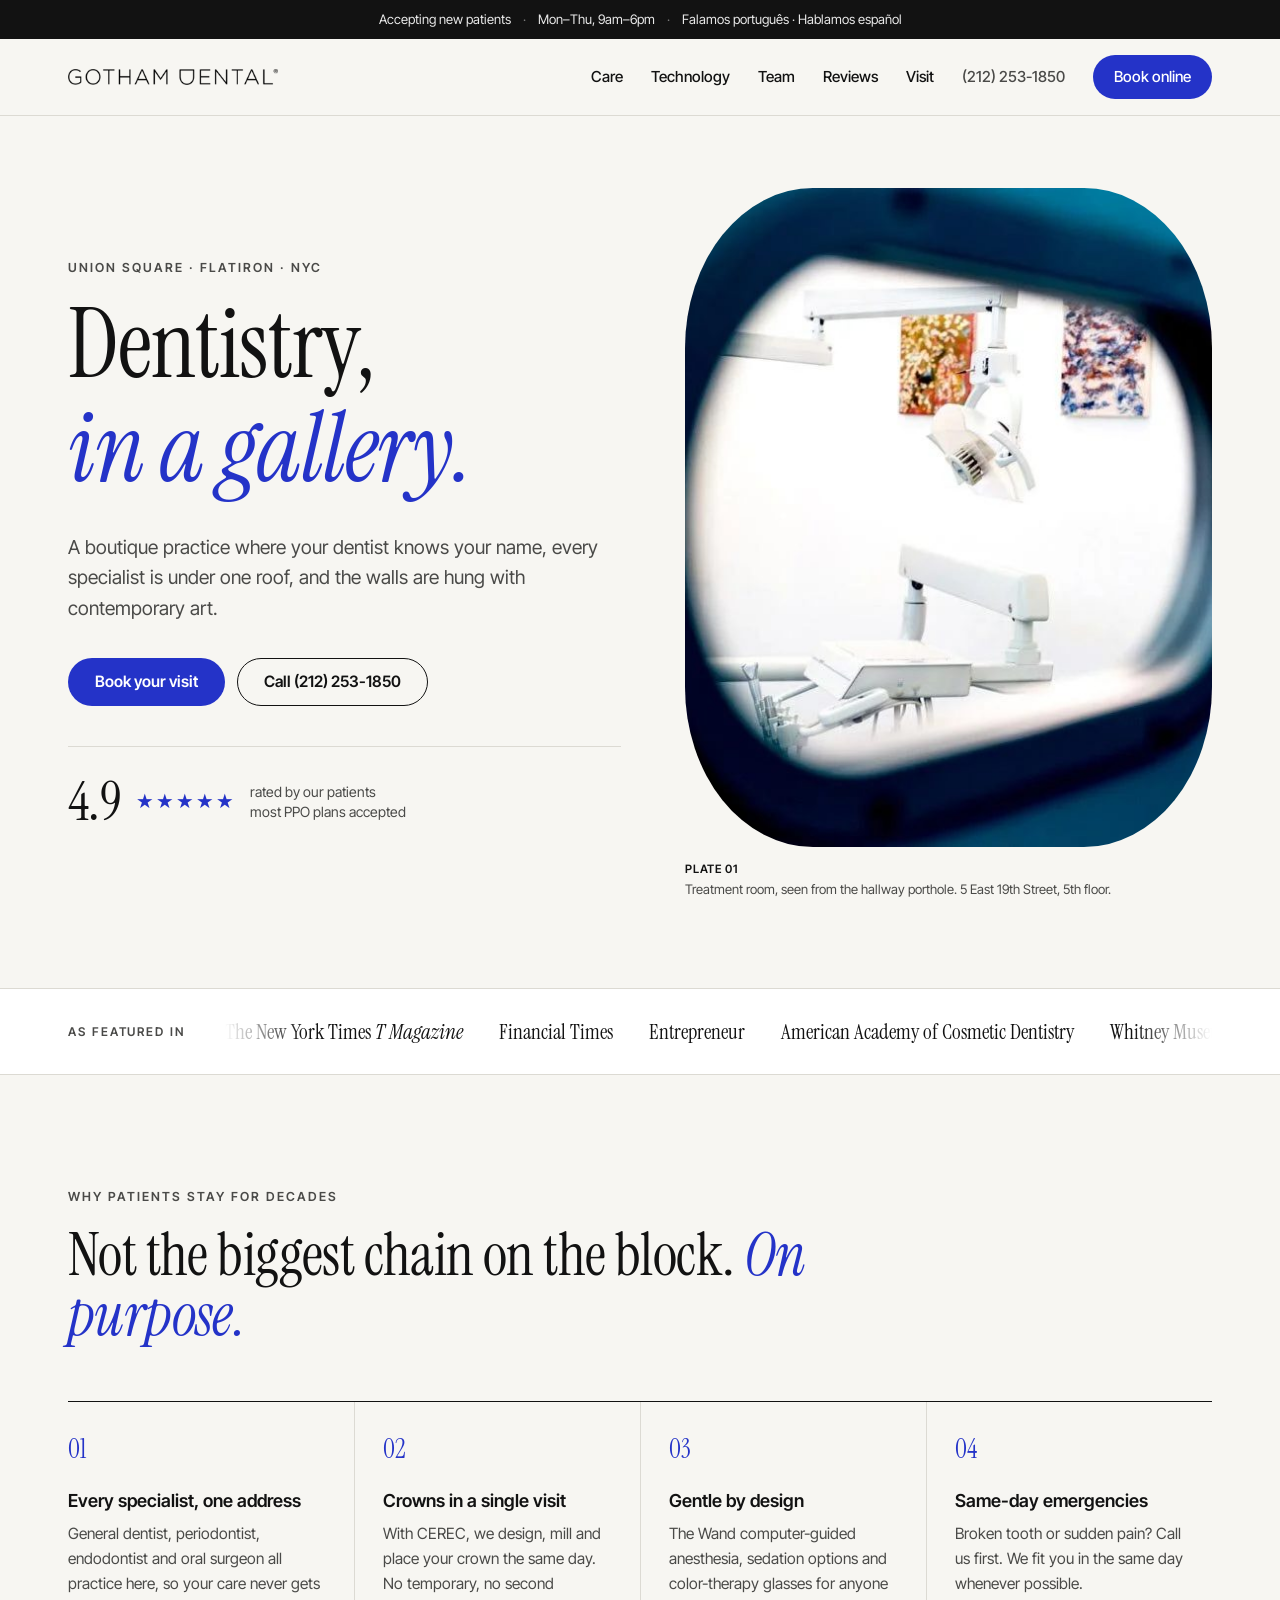
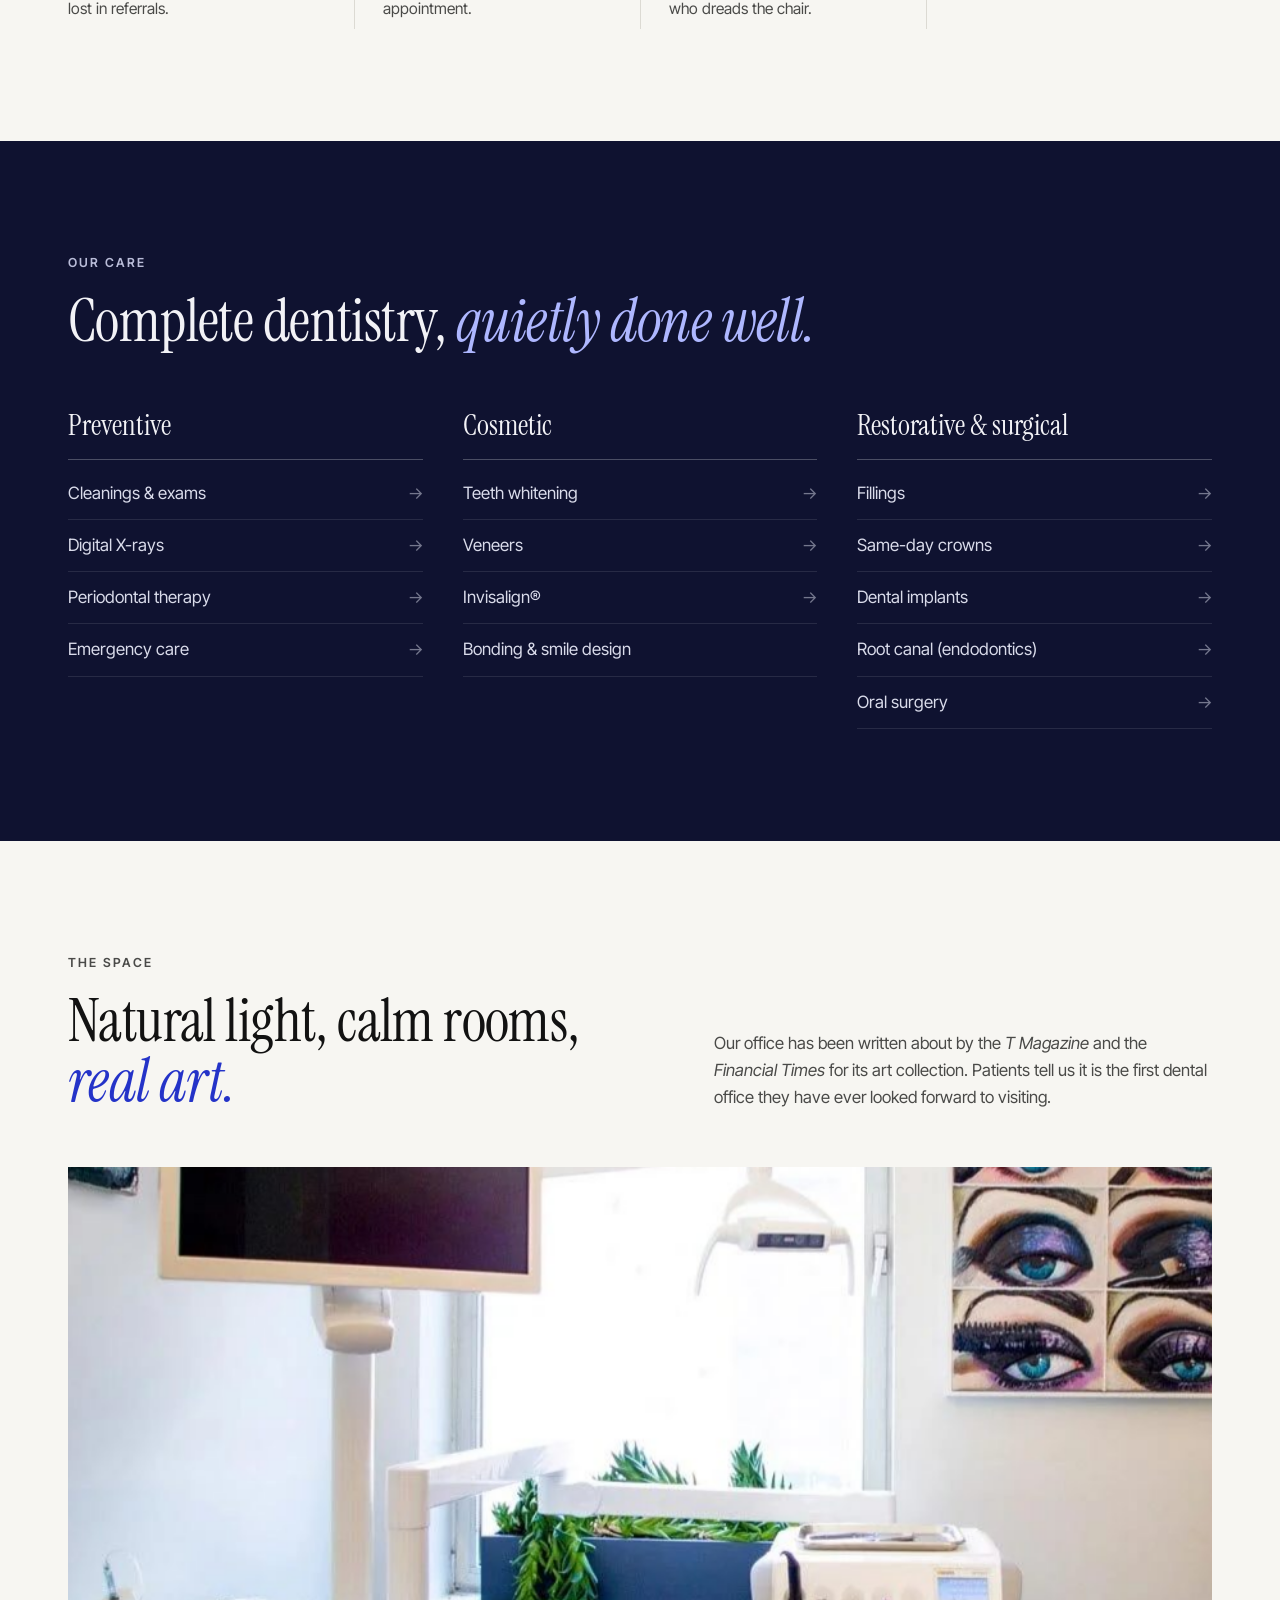
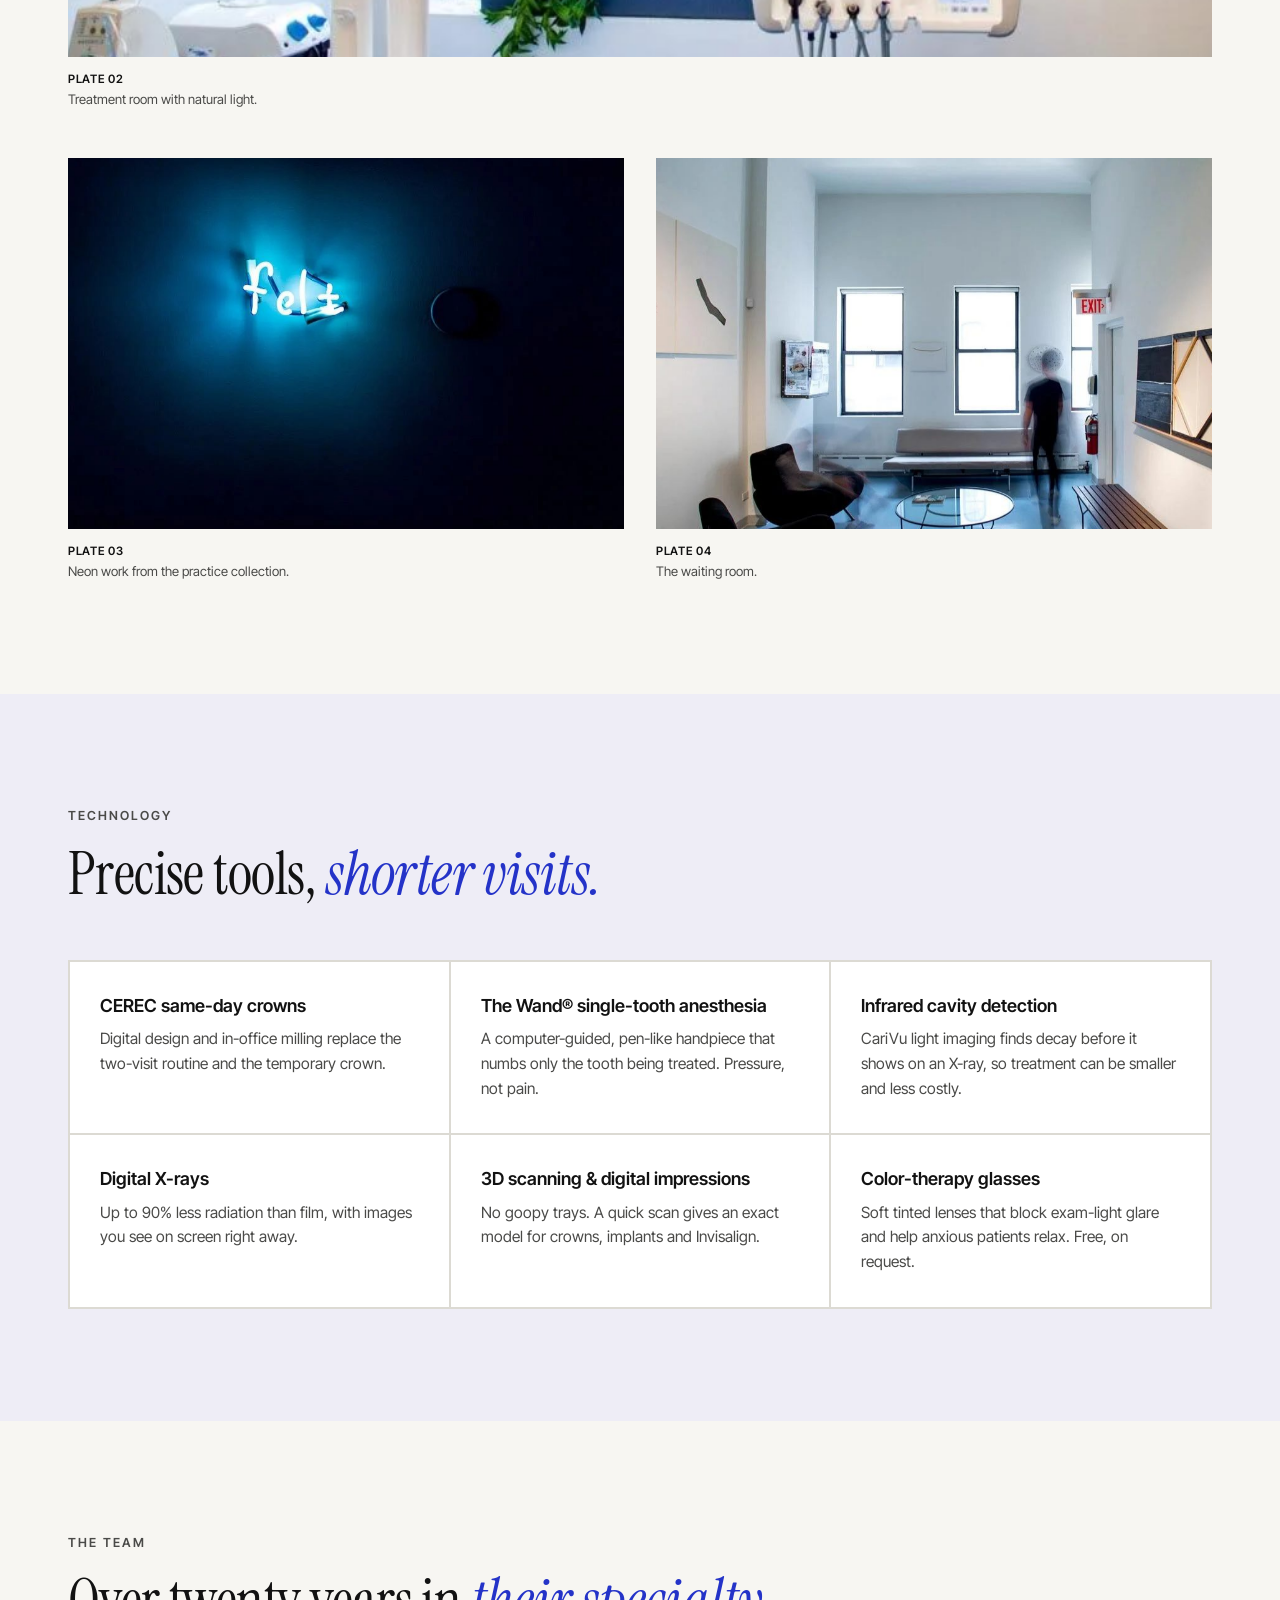
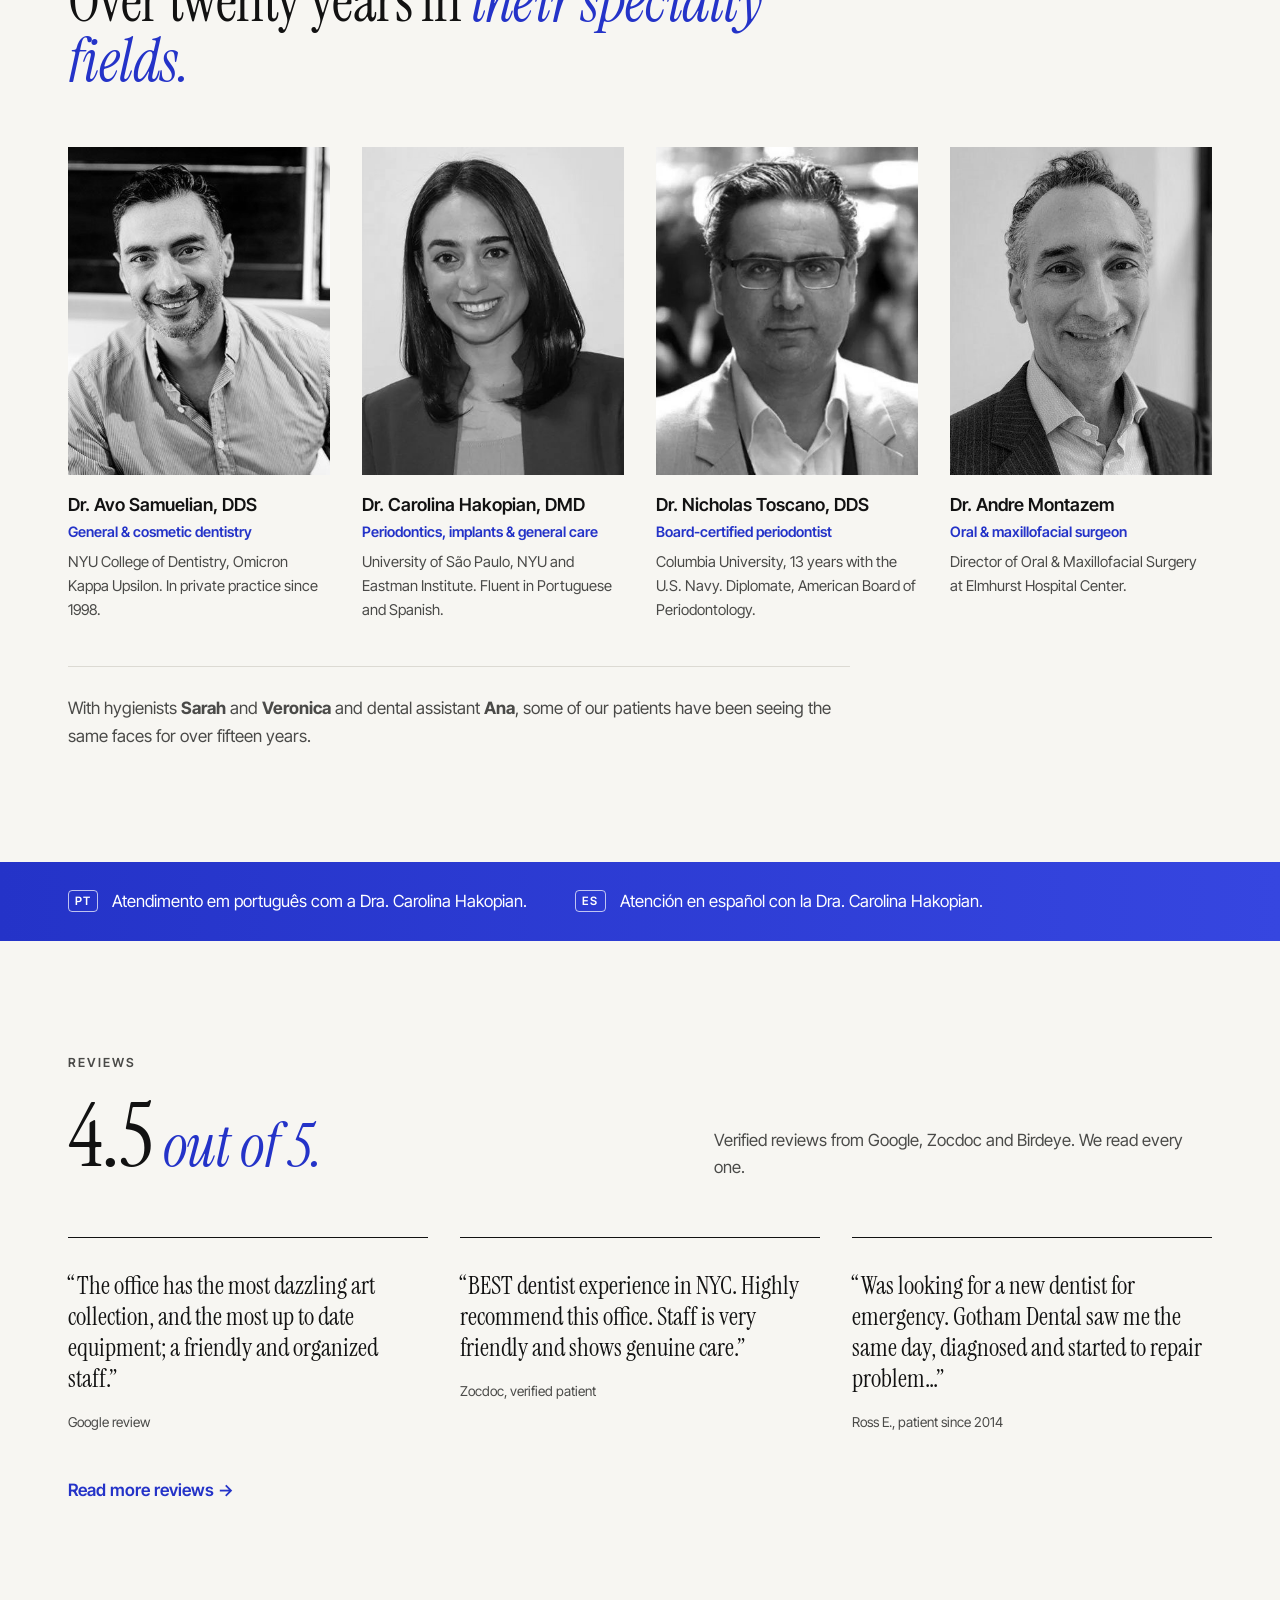
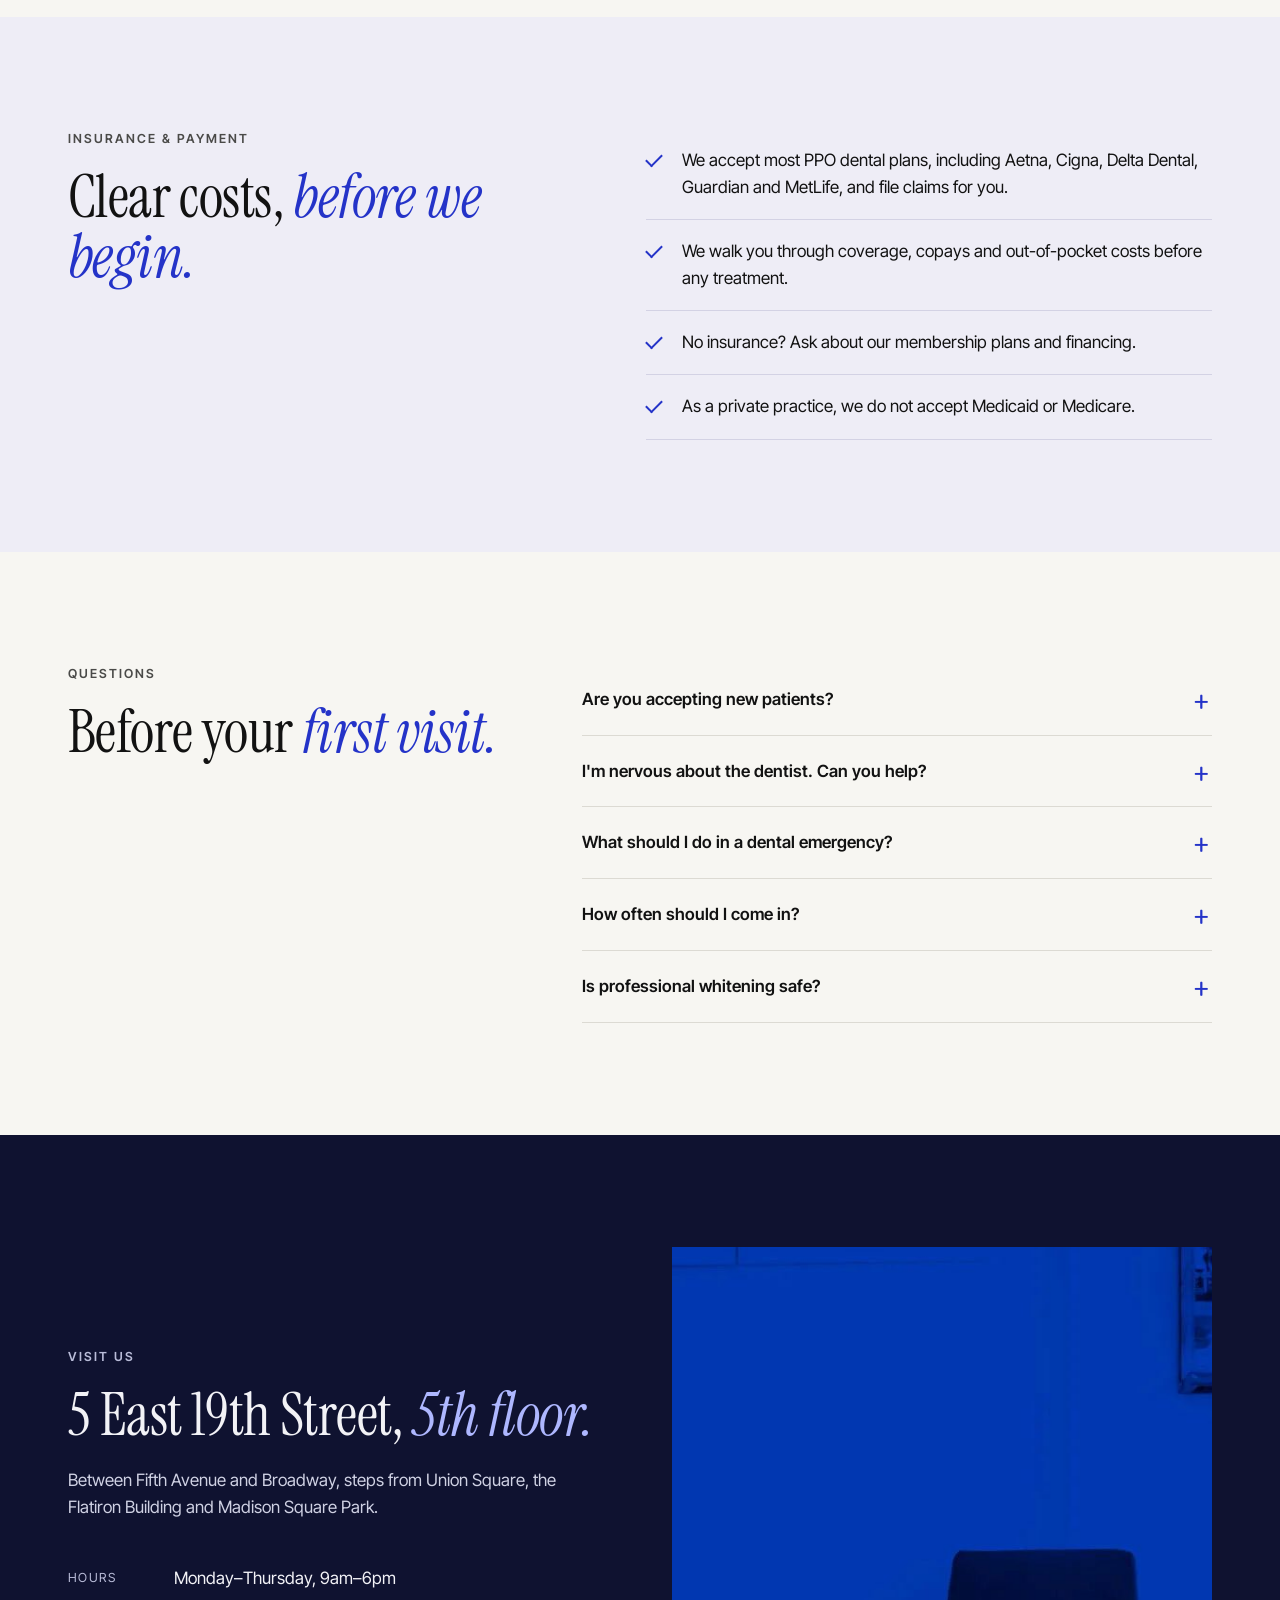
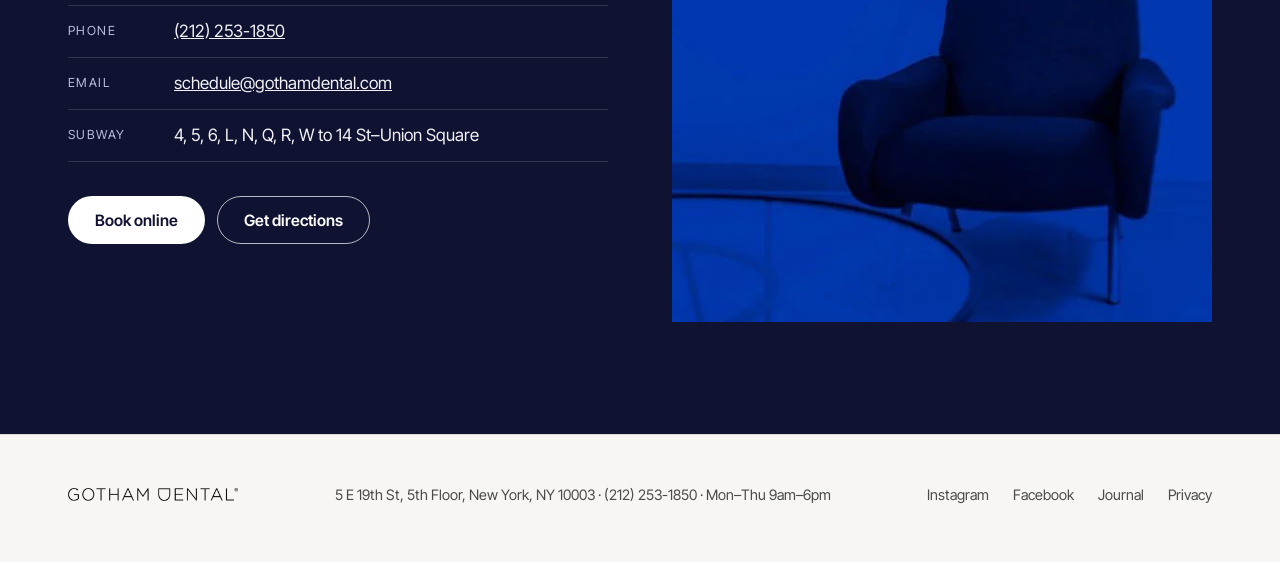
==== commit 01184314: "Protótipo navegável com motion e fluxo de agendamento Abertura do hero em formato de escotilha, títu" ====
--- a/index.html
+++ b/index.html
@@ -61,6 +61,7 @@
   </div>
 </div>
 
+<div class="progress" aria-hidden="true"></div>
 <header class="nav">
   <div class="wrap nav__inner">
     <a href="#top" class="nav__logo" aria-label="Gotham Dental, home">
@@ -74,7 +75,7 @@
       <a href="#reviews">Reviews</a>
       <a href="#visit">Visit</a>
       <a class="nav__phone" href="tel:+12122531850">(212) 253-1850</a>
-      <a class="btn btn--solid btn--sm" href="https://book.modento.io/c/0451fbe190db48a1b8116b1282dd9880/Gothamdental">Book online</a>
+      <a class="btn btn--solid btn--sm" href="https://book.modento.io/c/0451fbe190db48a1b8116b1282dd9880/Gothamdental" data-book>Book online</a>
     </nav>
   </div>
 </header>
@@ -86,19 +87,19 @@
     <div class="wrap hero__grid">
       <div class="hero__copy">
         <p class="eyebrow">Union Square · Flatiron · NYC</p>
-        <h1>Dentistry,<br><em>in a gallery.</em></h1>
+        <h1 class="split"><span class="line"><span>Dentistry,</span></span><span class="line"><span><em>in a gallery.</em></span></span></h1>
         <p class="lead">A boutique practice where your dentist knows your name, every specialist is under one roof, and the walls are hung with contemporary art.</p>
         <div class="hero__ctas">
-          <a class="btn btn--solid" href="https://book.modento.io/c/0451fbe190db48a1b8116b1282dd9880/Gothamdental">Book your visit</a>
+          <a class="btn btn--solid" href="https://book.modento.io/c/0451fbe190db48a1b8116b1282dd9880/Gothamdental" data-book>Book your visit</a>
           <a class="btn btn--line" href="tel:+12122531850">Call (212) 253-1850</a>
         </div>
         <div class="rating" aria-label="Rated 4.9 out of 5 by our patients">
-          <span class="rating__score">4.9</span>
+          <span class="rating__score" data-count="4.9">4.9</span>
           <span class="rating__stars" aria-hidden="true">★★★★★</span>
           <span class="rating__text">rated by our patients<br>most PPO plans accepted</span>
         </div>
       </div>
-      <figure class="hero__art">
+      <figure class="hero__art porthole">
         <img src="assets/img/gallery1.jpg" alt="A treatment room seen through a round porthole window, with paintings on the wall" width="1000" height="667">
         <figcaption class="label">
           <span class="label__no">Plate 01</span>
@@ -112,40 +113,34 @@
   <section class="press" aria-label="Press">
     <div class="wrap press__inner">
       <span class="press__title">As featured in</span>
-      <ul class="press__list">
-        <li>The New York Times <em>T Magazine</em></li>
-        <li>Financial Times</li>
-        <li>Entrepreneur</li>
-        <li>American Academy of Cosmetic Dentistry</li>
-        <li>Whitney Museum of American Art</li>
-      </ul>
+      <div class="marquee" aria-hidden="false"><ul class="press__list marquee__track"><li>The New York Times <em>T Magazine</em></li><li>Financial Times</li><li>Entrepreneur</li><li>American Academy of Cosmetic Dentistry</li><li>Whitney Museum of American Art</li></ul><ul class="press__list marquee__track" aria-hidden="true"><li>The New York Times <em>T Magazine</em></li><li>Financial Times</li><li>Entrepreneur</li><li>American Academy of Cosmetic Dentistry</li><li>Whitney Museum of American Art</li></ul></div>
     </div>
   </section>
 
   <!-- WHY -->
   <section class="section" id="why">
     <div class="wrap">
-      <div class="section__head">
+      <div data-reveal class="section__head">
         <p class="eyebrow">Why patients stay for decades</p>
         <h2>Not the biggest chain on the block. <em>On purpose.</em></h2>
       </div>
       <div class="pillars">
-        <article class="pillar">
+        <article data-reveal class="pillar">
           <span class="pillar__no">01</span>
           <h3>Every specialist, one address</h3>
           <p>General dentist, periodontist, endodontist and oral surgeon all practice here, so your care never gets lost in referrals.</p>
         </article>
-        <article class="pillar">
+        <article data-reveal class="pillar">
           <span class="pillar__no">02</span>
           <h3>Crowns in a single visit</h3>
           <p>With CEREC, we design, mill and place your crown the same day. No temporary, no second appointment.</p>
         </article>
-        <article class="pillar">
+        <article data-reveal class="pillar">
           <span class="pillar__no">03</span>
           <h3>Gentle by design</h3>
           <p>The Wand computer-guided anesthesia, sedation options and color-therapy glasses for anyone who dreads the chair.</p>
         </article>
-        <article class="pillar">
+        <article data-reveal class="pillar">
           <span class="pillar__no">04</span>
           <h3>Same-day emergencies</h3>
           <p>Broken tooth or sudden pain? Call us first. We fit you in the same day whenever possible.</p>
@@ -157,12 +152,12 @@
   <!-- CARE -->
   <section class="section section--ink" id="care">
     <div class="wrap">
-      <div class="section__head">
+      <div data-reveal class="section__head">
         <p class="eyebrow">Our care</p>
         <h2>Complete dentistry, <em>quietly done well.</em></h2>
       </div>
       <div class="care">
-        <div class="care__col">
+        <div data-reveal class="care__col">
           <h3>Preventive</h3>
           <ul>
             <li><a href="https://gothamdental.com/hygiene">Cleanings &amp; exams</a></li>
@@ -171,7 +166,7 @@
             <li><a href="https://gothamdental.com/emergency">Emergency care</a></li>
           </ul>
         </div>
-        <div class="care__col">
+        <div data-reveal class="care__col">
           <h3>Cosmetic</h3>
           <ul>
             <li><a href="https://gothamdental.com/whitening">Teeth whitening</a></li>
@@ -180,7 +175,7 @@
             <li>Bonding &amp; smile design</li>
           </ul>
         </div>
-        <div class="care__col">
+        <div data-reveal class="care__col">
           <h3>Restorative &amp; surgical</h3>
           <ul>
             <li><a href="https://gothamdental.com/fillings">Fillings</a></li>
@@ -197,7 +192,7 @@
   <!-- THE SPACE -->
   <section class="section" id="space">
     <div class="wrap">
-      <div class="section__head section__head--split">
+      <div data-reveal class="section__head section__head--split">
         <div>
           <p class="eyebrow">The space</p>
           <h2>Natural light, calm rooms, <em>real art.</em></h2>
@@ -205,16 +200,16 @@
         <p class="section__aside">Our office has been written about by the <em>T Magazine</em> and the <em>Financial Times</em> for its art collection. Patients tell us it is the first dental office they have ever looked forward to visiting.</p>
       </div>
       <div class="gallery">
-        <figure class="gallery__item gallery__item--wide">
-          <img src="assets/img/gallery3.jpg" alt="Bright treatment room with a large window, plants and framed artwork" width="1000" height="669" loading="lazy">
+        <figure data-reveal class="gallery__item gallery__item--wide">
+          <span class="frame"><img data-parallax-img src="assets/img/gallery3.jpg" alt="Bright treatment room with a large window, plants and framed artwork" width="1000" height="669" loading="lazy"></span>
           <figcaption class="label"><span class="label__no">Plate 02</span> Treatment room with natural light.</figcaption>
         </figure>
-        <figure class="gallery__item">
-          <img src="assets/img/gallery2.jpg" alt="Blue neon artwork glowing on a dark wall" width="1000" height="667" loading="lazy">
+        <figure data-reveal class="gallery__item">
+          <span class="frame"><img data-parallax-img src="assets/img/gallery2.jpg" alt="Blue neon artwork glowing on a dark wall" width="1000" height="667" loading="lazy"></span>
           <figcaption class="label"><span class="label__no">Plate 03</span> Neon work from the practice collection.</figcaption>
         </figure>
-        <figure class="gallery__item">
-          <img src="assets/img/gallery4.jpg" alt="Waiting room with modern chairs, a round glass table and artwork" width="1000" height="667" loading="lazy">
+        <figure data-reveal class="gallery__item">
+          <span class="frame"><img data-parallax-img src="assets/img/gallery4.jpg" alt="Waiting room with modern chairs, a round glass table and artwork" width="1000" height="667" loading="lazy"></span>
           <figcaption class="label"><span class="label__no">Plate 04</span> The waiting room.</figcaption>
         </figure>
       </div>
@@ -224,32 +219,32 @@
   <!-- TECHNOLOGY -->
   <section class="section section--tint" id="technology">
     <div class="wrap">
-      <div class="section__head">
+      <div data-reveal class="section__head">
         <p class="eyebrow">Technology</p>
         <h2>Precise tools, <em>shorter visits.</em></h2>
       </div>
       <div class="tech">
-        <article class="tech__item">
+        <article data-reveal class="tech__item">
           <h3>CEREC same-day crowns</h3>
           <p>Digital design and in-office milling replace the two-visit routine and the temporary crown.</p>
         </article>
-        <article class="tech__item">
+        <article data-reveal class="tech__item">
           <h3>The Wand® single-tooth anesthesia</h3>
           <p>A computer-guided, pen-like handpiece that numbs only the tooth being treated. Pressure, not pain.</p>
         </article>
-        <article class="tech__item">
+        <article data-reveal class="tech__item">
           <h3>Infrared cavity detection</h3>
           <p>CariVu light imaging finds decay before it shows on an X-ray, so treatment can be smaller and less costly.</p>
         </article>
-        <article class="tech__item">
+        <article data-reveal class="tech__item">
           <h3>Digital X-rays</h3>
           <p>Up to 90% less radiation than film, with images you see on screen right away.</p>
         </article>
-        <article class="tech__item">
+        <article data-reveal class="tech__item">
           <h3>3D scanning &amp; digital impressions</h3>
           <p>No goopy trays. A quick scan gives an exact model for crowns, implants and Invisalign.</p>
         </article>
-        <article class="tech__item">
+        <article data-reveal class="tech__item">
           <h3>Color-therapy glasses</h3>
           <p>Soft tinted lenses that block exam-light glare and help anxious patients relax. Free, on request.</p>
         </article>
@@ -260,30 +255,30 @@
   <!-- TEAM -->
   <section class="section" id="team">
     <div class="wrap">
-      <div class="section__head">
+      <div data-reveal class="section__head">
         <p class="eyebrow">The team</p>
         <h2>Over twenty years in <em>their specialty fields.</em></h2>
       </div>
       <div class="team">
-        <article class="doc">
+        <article data-reveal class="doc">
           <img src="assets/img/samuelian.jpg" alt="Portrait of Dr. Avo Samuelian" width="540" height="480" loading="lazy">
           <h3>Dr. Avo Samuelian, DDS</h3>
           <p class="doc__role">General &amp; cosmetic dentistry</p>
           <p>NYU College of Dentistry, Omicron Kappa Upsilon. In private practice since 1998.</p>
         </article>
-        <article class="doc">
+        <article data-reveal class="doc">
           <img src="assets/img/hakopian.jpg" alt="Portrait of Dr. Carolina Hakopian" width="540" height="480" loading="lazy">
           <h3>Dr. Carolina Hakopian, DMD</h3>
           <p class="doc__role">Periodontics, implants &amp; general care</p>
           <p>University of São Paulo, NYU and Eastman Institute. Fluent in Portuguese and Spanish.</p>
         </article>
-        <article class="doc">
+        <article data-reveal class="doc">
           <img src="assets/img/toscano.jpg" alt="Portrait of Dr. Nicholas Toscano" width="571" height="558" loading="lazy">
           <h3>Dr. Nicholas Toscano, DDS</h3>
           <p class="doc__role">Board-certified periodontist</p>
           <p>Columbia University, 13 years with the U.S. Navy. Diplomate, American Board of Periodontology.</p>
         </article>
-        <article class="doc">
+        <article data-reveal class="doc">
           <img src="assets/img/montazem.jpg" alt="Portrait of Dr. Andre Montazem" width="540" height="480" loading="lazy">
           <h3>Dr. Andre Montazem</h3>
           <p class="doc__role">Oral &amp; maxillofacial surgeon</p>
@@ -305,23 +300,23 @@
   <!-- REVIEWS -->
   <section class="section" id="reviews">
     <div class="wrap">
-      <div class="section__head section__head--split">
+      <div data-reveal class="section__head section__head--split">
         <div>
           <p class="eyebrow">Reviews</p>
-          <h2><span class="big">4.9</span> <em>out of 5.</em></h2>
+          <h2><span class="big" data-count="4.9">4.9</span> <em>out of 5.</em></h2>
         </div>
         <p class="section__aside">Verified reviews from Google, Zocdoc and Birdeye. We read every one.</p>
       </div>
       <div class="reviews">
-        <blockquote class="review">
+        <blockquote data-reveal class="review">
           <p>“The office has the most dazzling art collection, and the most up to date equipment; a friendly and organized staff.”</p>
           <footer>Google review</footer>
         </blockquote>
-        <blockquote class="review">
+        <blockquote data-reveal class="review">
           <p>“BEST dentist experience in NYC. Highly recommend this office. Staff is very friendly and shows genuine care.”</p>
           <footer>Zocdoc, verified patient</footer>
         </blockquote>
-        <blockquote class="review">
+        <blockquote data-reveal class="review">
           <p>“Was looking for a new dentist for emergency. Gotham Dental saw me the same day, diagnosed and started to repair problem…”</p>
           <footer>Ross E., patient since 2014</footer>
         </blockquote>
@@ -337,7 +332,7 @@
         <p class="eyebrow">Insurance &amp; payment</p>
         <h2>Clear costs, <em>before we begin.</em></h2>
       </div>
-      <ul class="checks">
+      <ul class="checks" data-reveal>
         <li>We accept most PPO dental plans, including Aetna, Cigna, Delta Dental, Guardian and MetLife, and file claims for you.</li>
         <li>We walk you through coverage, copays and out-of-pocket costs before any treatment.</li>
         <li>No insurance? Ask about our membership plans and financing.</li>
@@ -353,7 +348,7 @@
         <p class="eyebrow">Questions</p>
         <h2>Before your <em>first visit.</em></h2>
       </div>
-      <div class="faq__list">
+      <div class="faq__list" data-reveal>
         <details>
           <summary>Are you accepting new patients?</summary>
           <p>Yes. Book online any time or call us during office hours. At your first visit we take digital X-rays, review your history and build a personal treatment plan. You can fill in your forms online beforehand.</p>
@@ -381,7 +376,7 @@
   <!-- VISIT -->
   <section class="section section--ink" id="visit">
     <div class="wrap visit">
-      <div class="visit__info">
+      <div class="visit__info" data-reveal>
         <p class="eyebrow">Visit us</p>
         <h2>5 East 19th Street, <em>5th floor.</em></h2>
         <p>Between Fifth Avenue and Broadway, steps from Union Square, the Flatiron Building and Madison Square Park.</p>
@@ -392,12 +387,12 @@
           <div><dt>Subway</dt><dd>4, 5, 6, L, N, Q, R, W to 14 St–Union Square</dd></div>
         </dl>
         <div class="hero__ctas">
-          <a class="btn btn--light" href="https://book.modento.io/c/0451fbe190db48a1b8116b1282dd9880/Gothamdental">Book online</a>
+          <a class="btn btn--light" href="https://book.modento.io/c/0451fbe190db48a1b8116b1282dd9880/Gothamdental" data-book>Book online</a>
           <a class="btn btn--line-light" href="https://www.google.com/maps/place/Gotham+Dental/@40.739007,-73.9928527,17z">Get directions</a>
         </div>
       </div>
-      <figure class="visit__art">
-        <img src="assets/img/office.jpg" alt="Lounge chairs in a softly lit blue room" width="1500" height="800" loading="lazy">
+      <figure class="visit__art" data-parallax>
+        <span class="frame"><img src="assets/img/office.jpg" alt="Lounge chairs in a softly lit blue room" width="1500" height="800" loading="lazy"></span>
       </figure>
     </div>
   </section>
@@ -417,23 +412,52 @@
   </div>
 </footer>
 
+<dialog class="book" id="book" aria-labelledby="book-title">
+  <form method="dialog" class="book__close-form"><button class="book__close" aria-label="Close">×</button></form>
+  <div class="book__steps" aria-hidden="true"><span class="is-on"></span><span></span><span></span></div>
+
+  <section class="book__step is-active" data-step="1">
+    <p class="eyebrow">Book a visit · 1 of 3</p>
+    <h2 id="book-title">What brings you <em>in?</em></h2>
+    <div class="book__options">
+      <button type="button" data-pick="reason" data-value="Cleaning &amp; check-up">Cleaning &amp; check-up</button>
+      <button type="button" data-pick="reason" data-value="Tooth pain or emergency">Tooth pain or emergency</button>
+      <button type="button" data-pick="reason" data-value="Whitening, veneers or Invisalign">Whitening, veneers or Invisalign</button>
+      <button type="button" data-pick="reason" data-value="Crown, implant or root canal">Crown, implant or root canal</button>
+      <button type="button" data-pick="reason" data-value="Second opinion">Second opinion</button>
+    </div>
+  </section>
+
+  <section class="book__step" data-step="2">
+    <p class="eyebrow">Book a visit · 2 of 3</p>
+    <h2>Have you visited <em>us before?</em></h2>
+    <div class="book__options">
+      <button type="button" data-pick="patient" data-value="New patient">I'm a new patient</button>
+      <button type="button" data-pick="patient" data-value="Returning patient">I'm a returning patient</button>
+    </div>
+    <p class="book__hint">Prefer Portuguese or Spanish? Dr. Carolina Hakopian sees patients in both.</p>
+    <button type="button" class="book__back" data-back>← Back</button>
+  </section>
+
+  <section class="book__step" data-step="3">
+    <p class="eyebrow">Book a visit · 3 of 3</p>
+    <h2>You're <em>all set.</em></h2>
+    <p class="book__summary" id="book-summary"></p>
+    <p class="book__note" id="book-note"></p>
+    <div class="book__final">
+      <a class="btn btn--solid" href="https://book.modento.io/c/0451fbe190db48a1b8116b1282dd9880/Gothamdental">Choose your time</a>
+      <a class="btn btn--line" href="tel:+12122531850">Or call (212) 253-1850</a>
+    </div>
+    <p class="book__hint">You'll pick your day and time on our secure booking page.</p>
+    <button type="button" class="book__back" data-back>← Back</button>
+  </section>
+</dialog>
+
 <div class="mobile-cta">
   <a class="btn btn--line" href="tel:+12122531850">Call</a>
-  <a class="btn btn--solid" href="https://book.modento.io/c/0451fbe190db48a1b8116b1282dd9880/Gothamdental">Book online</a>
+  <a class="btn btn--solid" href="https://book.modento.io/c/0451fbe190db48a1b8116b1282dd9880/Gothamdental" data-book>Book online</a>
 </div>
 
-<script>
-  (function () {
-    var btn = document.querySelector('.nav__toggle');
-    var menu = document.getElementById('menu');
-    btn.addEventListener('click', function () {
-      var open = menu.classList.toggle('is-open');
-      btn.setAttribute('aria-expanded', open ? 'true' : 'false');
-    });
-    menu.addEventListener('click', function (e) {
-      if (e.target.tagName === 'A') { menu.classList.remove('is-open'); btn.setAttribute('aria-expanded', 'false'); }
-    });
-  })();
-</script>
+<script src="assets/js/main.js"></script>
 </body>
 </html>
--- a/assets/css/styles.css
+++ b/assets/css/styles.css
@@ -236,3 +236,91 @@
   html { scroll-behavior: auto; }
   * { transition: none !important; }
 }
+
+/* ---------- Motion ---------- */
+.progress { position: fixed; top: 0; left: 0; right: 0; height: 3px; background: var(--accent); transform-origin: 0 50%; transform: scaleX(0); z-index: 80; }
+.nav { transition: box-shadow .3s, background .3s; }
+.nav__inner { transition: min-height .3s; }
+.nav.is-scrolled { box-shadow: 0 6px 24px rgba(15,18,48,.07); }
+.nav.is-scrolled .nav__inner { min-height: 64px; }
+.btn { transition: background .2s, color .2s, border-color .2s, transform .25s cubic-bezier(.2,.8,.2,1); }
+
+/* Hero entrance */
+.split .line { display: block; overflow: hidden; padding-bottom: .06em; }
+.split .line > span { display: inline-block; }
+.js .split .line > span { transform: translateY(110%); transition: transform 1.1s cubic-bezier(.2,.8,.2,1); }
+.js .split .line:nth-child(2) > span { transition-delay: .14s; }
+.is-loaded .split .line > span { transform: none; }
+.js .hero .eyebrow, .js .hero .lead, .js .hero__ctas, .js .rating { opacity: 0; transform: translateY(18px); transition: opacity .9s ease, transform .9s cubic-bezier(.2,.8,.2,1); }
+.js.is-loaded .hero .eyebrow { opacity: 1; transform: none; }
+.js.is-loaded .hero .lead { opacity: 1; transform: none; transition-delay: .35s; }
+.js.is-loaded .hero__ctas { opacity: 1; transform: none; transition-delay: .5s; }
+.js.is-loaded .rating { opacity: 1; transform: none; transition-delay: .65s; }
+
+/* Porthole: the hero picture opens from a round window as you scroll */
+.porthole { --open: 0; position: relative; }
+.porthole img { border-radius: calc((1 - var(--open)) * 50%); transition: border-radius .1s linear; }
+.js .porthole img { clip-path: circle(0% at 50% 50%); transform: scale(1.08); transition: clip-path 1.4s cubic-bezier(.2,.8,.2,1) .2s, transform 2.4s cubic-bezier(.2,.8,.2,1) .2s, border-radius .1s linear; }
+.js.is-loaded .porthole img { clip-path: circle(75% at 50% 50%); transform: scale(1); }
+.porthole .label { opacity: 0; transition: opacity .8s 1.2s; }
+.is-loaded .porthole .label, html:not(.js) .porthole .label { opacity: 1; }
+
+/* Scroll reveal */
+.js [data-reveal] { opacity: 0; transform: translateY(28px); transition: opacity .9s ease, transform .9s cubic-bezier(.2,.8,.2,1); }
+.js [data-reveal].is-in { opacity: 1; transform: none; }
+
+/* Parallax frames */
+.frame { display: block; overflow: hidden; }
+[data-parallax-img], [data-parallax] img { transform: scale(1.12); will-change: transform; }
+
+/* Press marquee */
+.press__inner { flex-wrap: nowrap; }
+.marquee { overflow: hidden; display: flex; flex: 1; -webkit-mask-image: linear-gradient(90deg, transparent, #000 8%, #000 92%, transparent); mask-image: linear-gradient(90deg, transparent, #000 8%, #000 92%, transparent); }
+.marquee__track { flex: none; flex-wrap: nowrap; padding-right: 36px; animation: marquee 32s linear infinite; white-space: nowrap; }
+.marquee:hover .marquee__track { animation-play-state: paused; }
+@keyframes marquee { to { transform: translateX(-100%); } }
+
+/* Hover life */
+.tech__item { transition: background .3s, transform .3s; position: relative; }
+.tech__item::after { content: ""; position: absolute; left: 30px; right: 30px; bottom: 0; height: 2px; background: var(--accent); transform: scaleX(0); transform-origin: 0 50%; transition: transform .4s cubic-bezier(.2,.8,.2,1); }
+.tech__item:hover::after { transform: scaleX(1); }
+.tech__item:hover { background: #fbfbff; }
+.doc img { transition: filter .5s, transform .6s cubic-bezier(.2,.8,.2,1); }
+.doc:hover img { transform: translateY(-6px); }
+.review { transition: transform .4s cubic-bezier(.2,.8,.2,1); }
+.review:hover { transform: translateY(-4px); }
+.lang { background: linear-gradient(90deg, var(--accent), #3646e0, var(--accent)); background-size: 200% 100%; animation: sheen 8s ease-in-out infinite; }
+@keyframes sheen { 50% { background-position: 100% 0; } }
+
+/* Booking dialog */
+.book { width: min(560px, calc(100vw - 32px)); max-height: calc(100vh - 48px); border: 0; padding: 44px 40px 36px; background: var(--wall); color: var(--ink); border-radius: 20px; box-shadow: 0 30px 80px rgba(15,18,48,.35); }
+.book::backdrop { background: rgba(15,18,48,.55); backdrop-filter: blur(4px); }
+.book[open] { animation: pop .45s cubic-bezier(.2,.8,.2,1); }
+@keyframes pop { from { opacity: 0; transform: translateY(24px) scale(.97); } }
+.book h2 { font-size: clamp(2rem, 5vw, 2.6rem); margin-bottom: 24px; }
+.book__close-form { position: absolute; top: 12px; right: 12px; margin: 0; }
+.book__close { width: 44px; height: 44px; border: 0; background: transparent; font-size: 1.8rem; line-height: 1; cursor: pointer; color: var(--ink-2); border-radius: 50%; }
+.book__close:hover { background: var(--tint); }
+.book__steps { display: flex; gap: 6px; margin-bottom: 26px; }
+.book__steps span { height: 3px; flex: 1; background: var(--line); border-radius: 3px; transition: background .4s; }
+.book__steps span.is-on { background: var(--accent); }
+.book__step { display: none; }
+.book__step.is-active { display: block; animation: stepIn .45s cubic-bezier(.2,.8,.2,1); }
+@keyframes stepIn { from { opacity: 0; transform: translateX(24px); } }
+.book__options { display: grid; gap: 10px; }
+.book__options button { min-height: 54px; text-align: left; padding: 0 20px; border: 1.5px solid var(--line); border-radius: 12px; background: var(--paper); font: 500 1rem var(--sans); color: var(--ink); cursor: pointer; transition: border-color .2s, background .2s, transform .2s; }
+.book__options button:hover { border-color: var(--accent); transform: translateX(4px); }
+.book__options button.is-picked { border-color: var(--accent); background: var(--accent); color: #fff; }
+.book__hint { font-size: .88rem; color: var(--ink-2); margin-top: 18px; }
+.book__summary { font-weight: 600; color: var(--accent); }
+.book__note { margin-top: 10px; color: var(--ink-2); }
+.book__final { display: flex; flex-wrap: wrap; gap: 10px; margin-top: 26px; }
+.book__back { margin-top: 18px; min-height: 44px; padding: 0; border: 0; background: none; font: 600 .92rem var(--sans); color: var(--ink-2); cursor: pointer; }
+.book__back:hover { color: var(--accent); }
+@media (max-width: 560px) { .book { padding: 40px 22px 28px; } .press__inner { flex-wrap: wrap; } .marquee { flex-basis: 100%; } }
+
+@media (prefers-reduced-motion: reduce) {
+  .js .split .line > span, .js .hero .eyebrow, .js .hero .lead, .js .hero__ctas, .js .rating, .js [data-reveal], .js .porthole img, .porthole .label { opacity: 1 !important; transform: none !important; clip-path: none !important; }
+  .marquee__track, .lang, .book[open], .book__step.is-active { animation: none !important; }
+  [data-parallax-img], [data-parallax] img { transform: none !important; }
+}
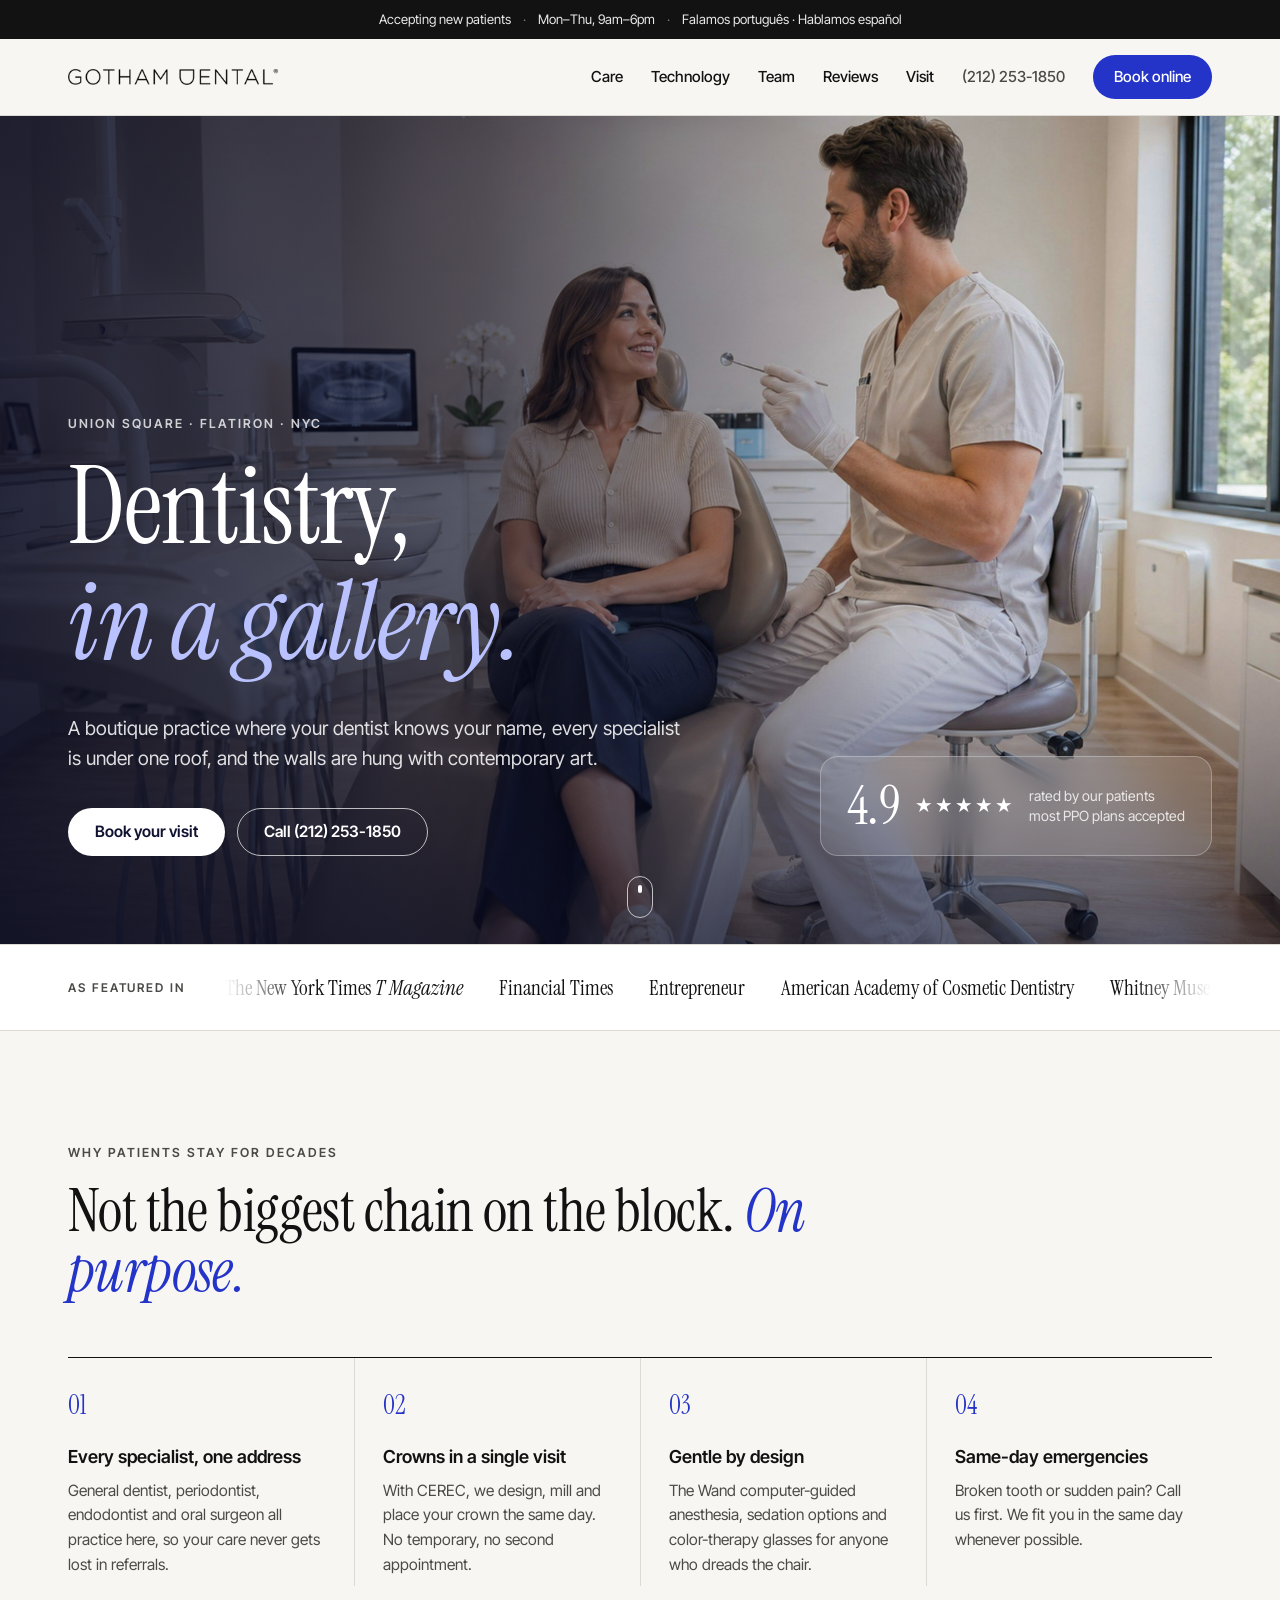
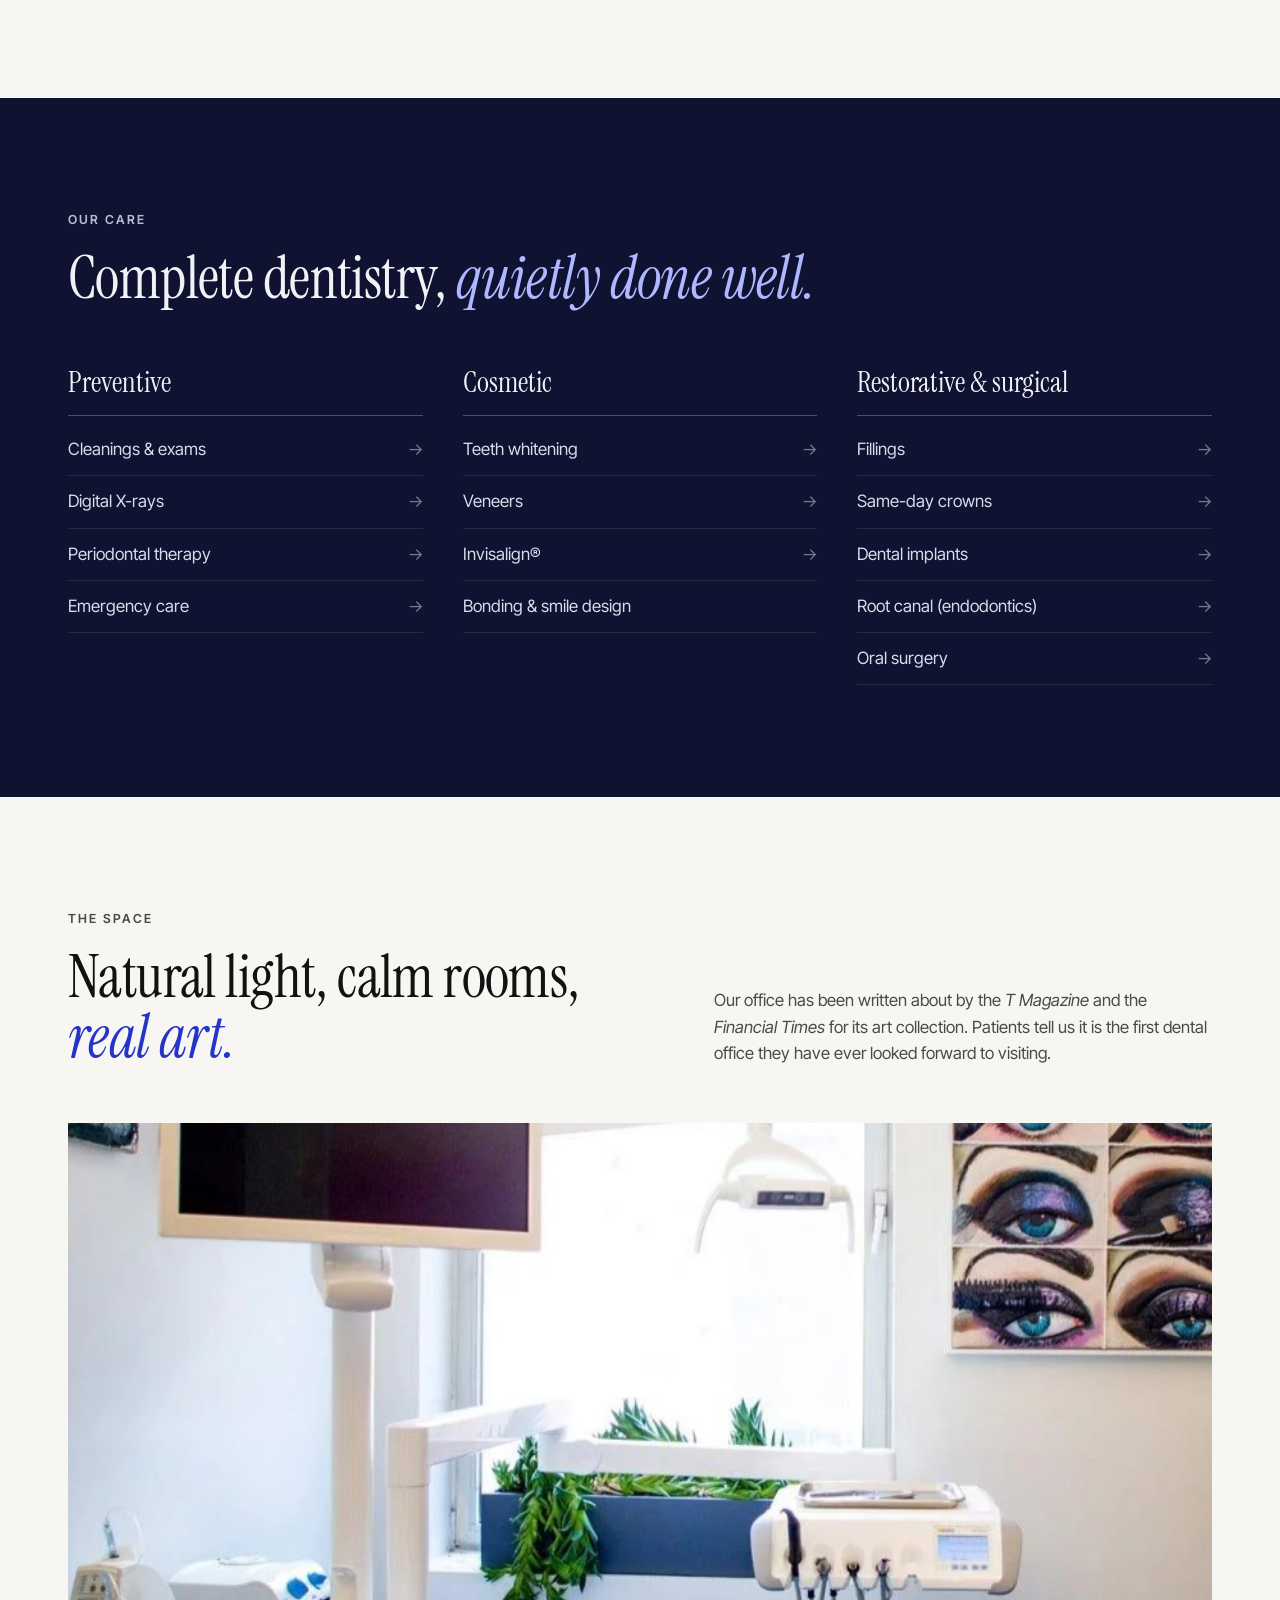
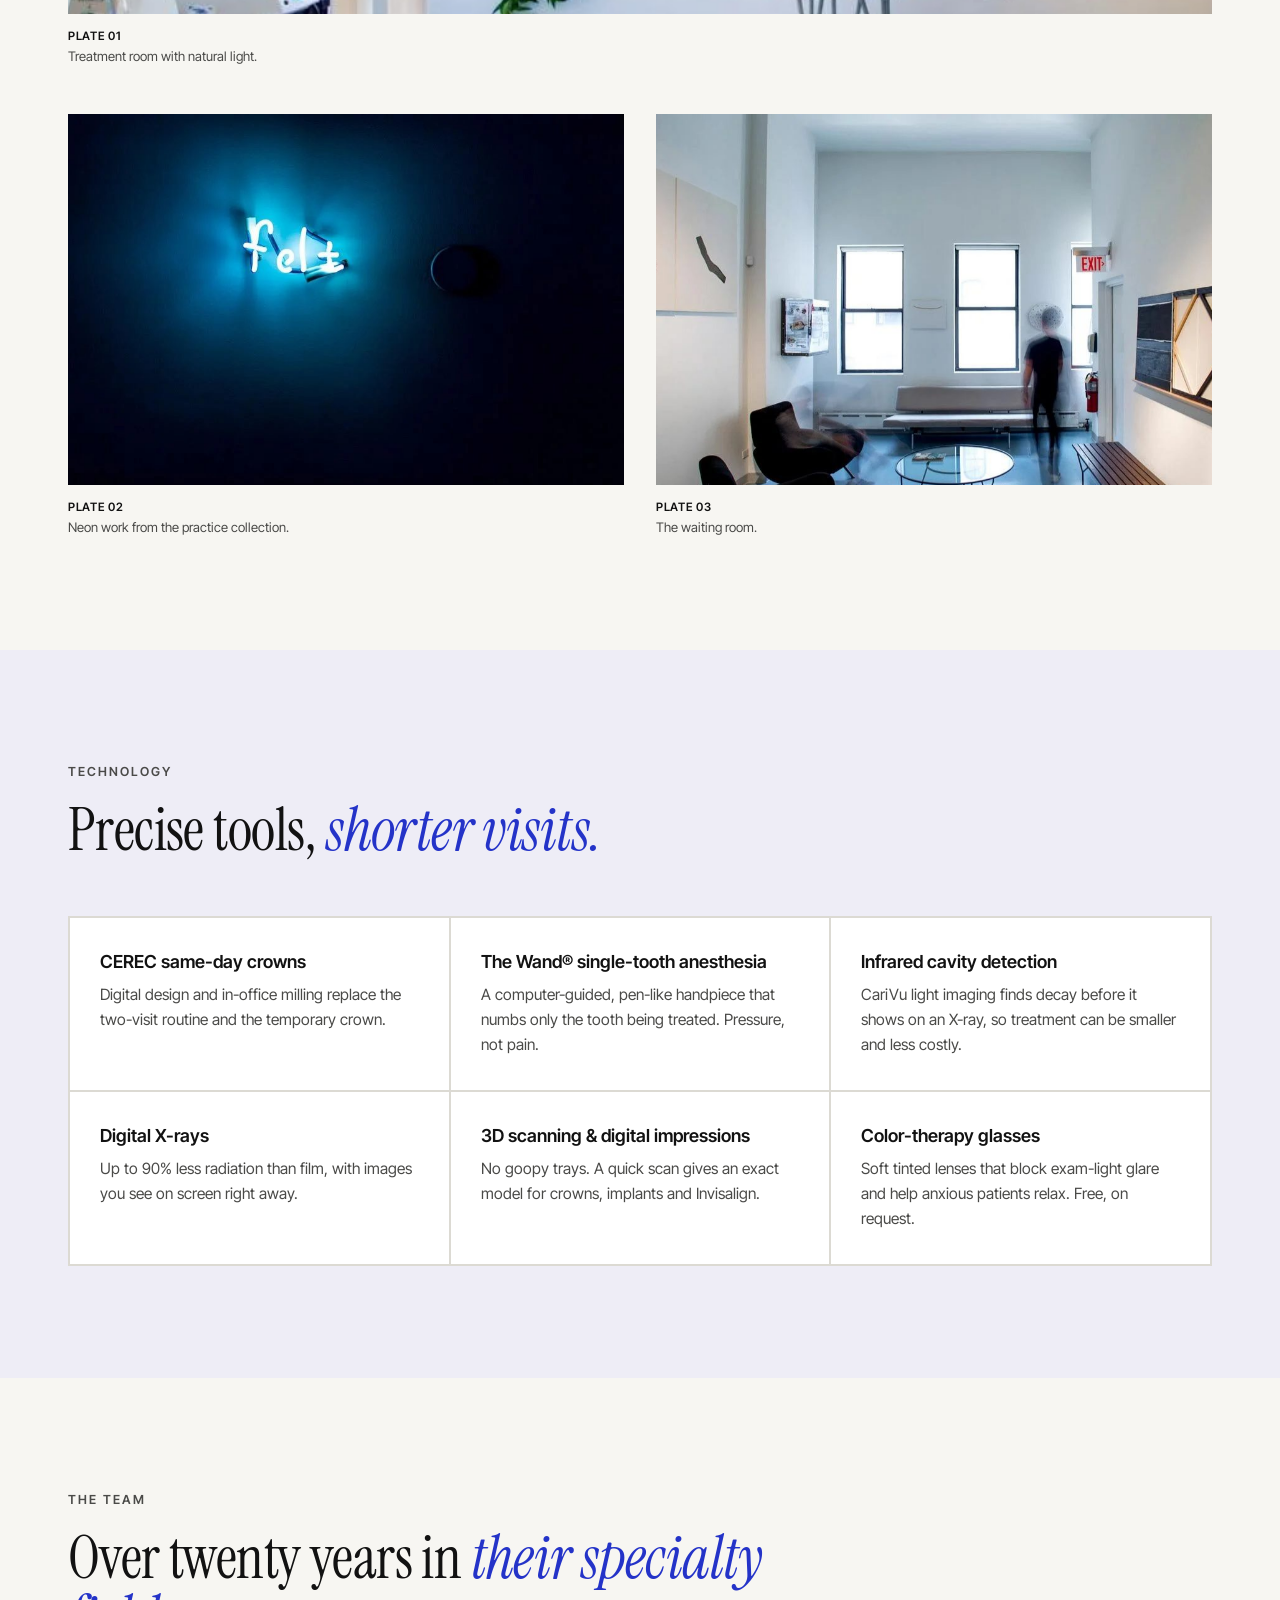
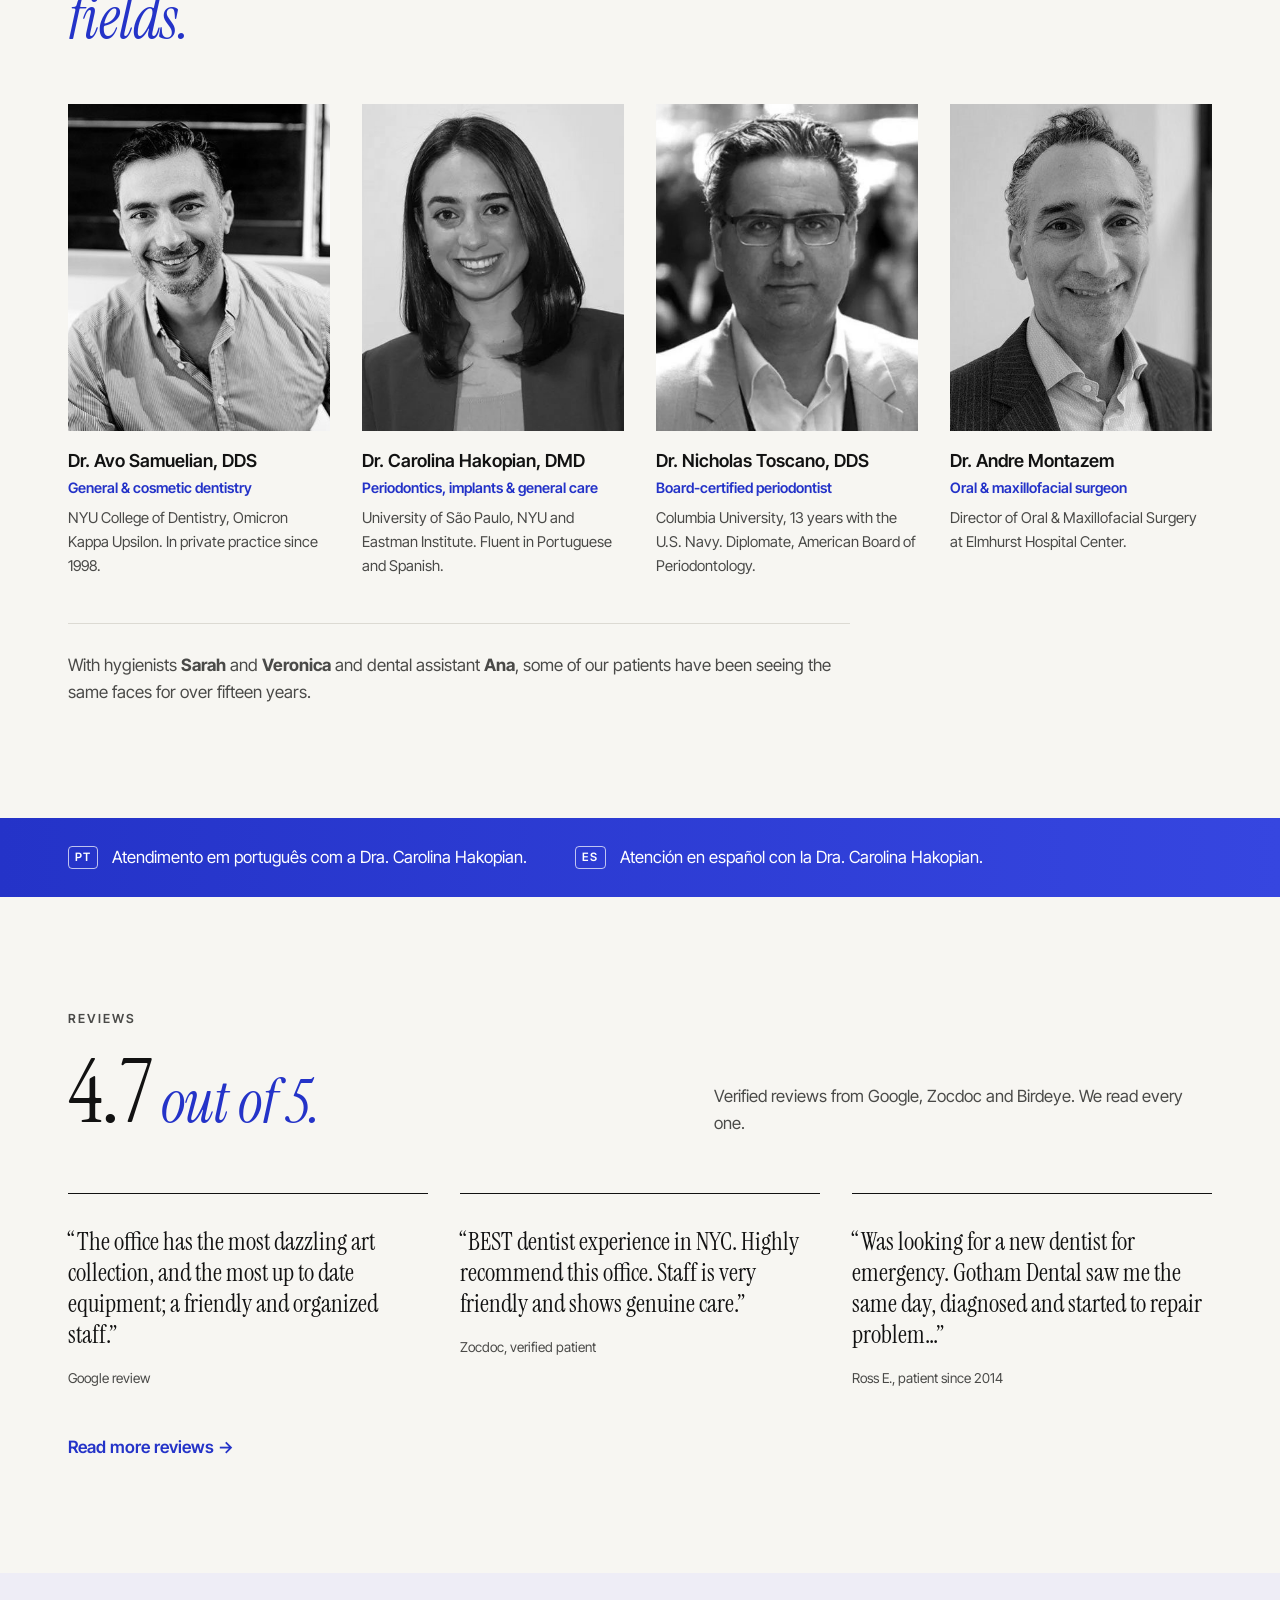
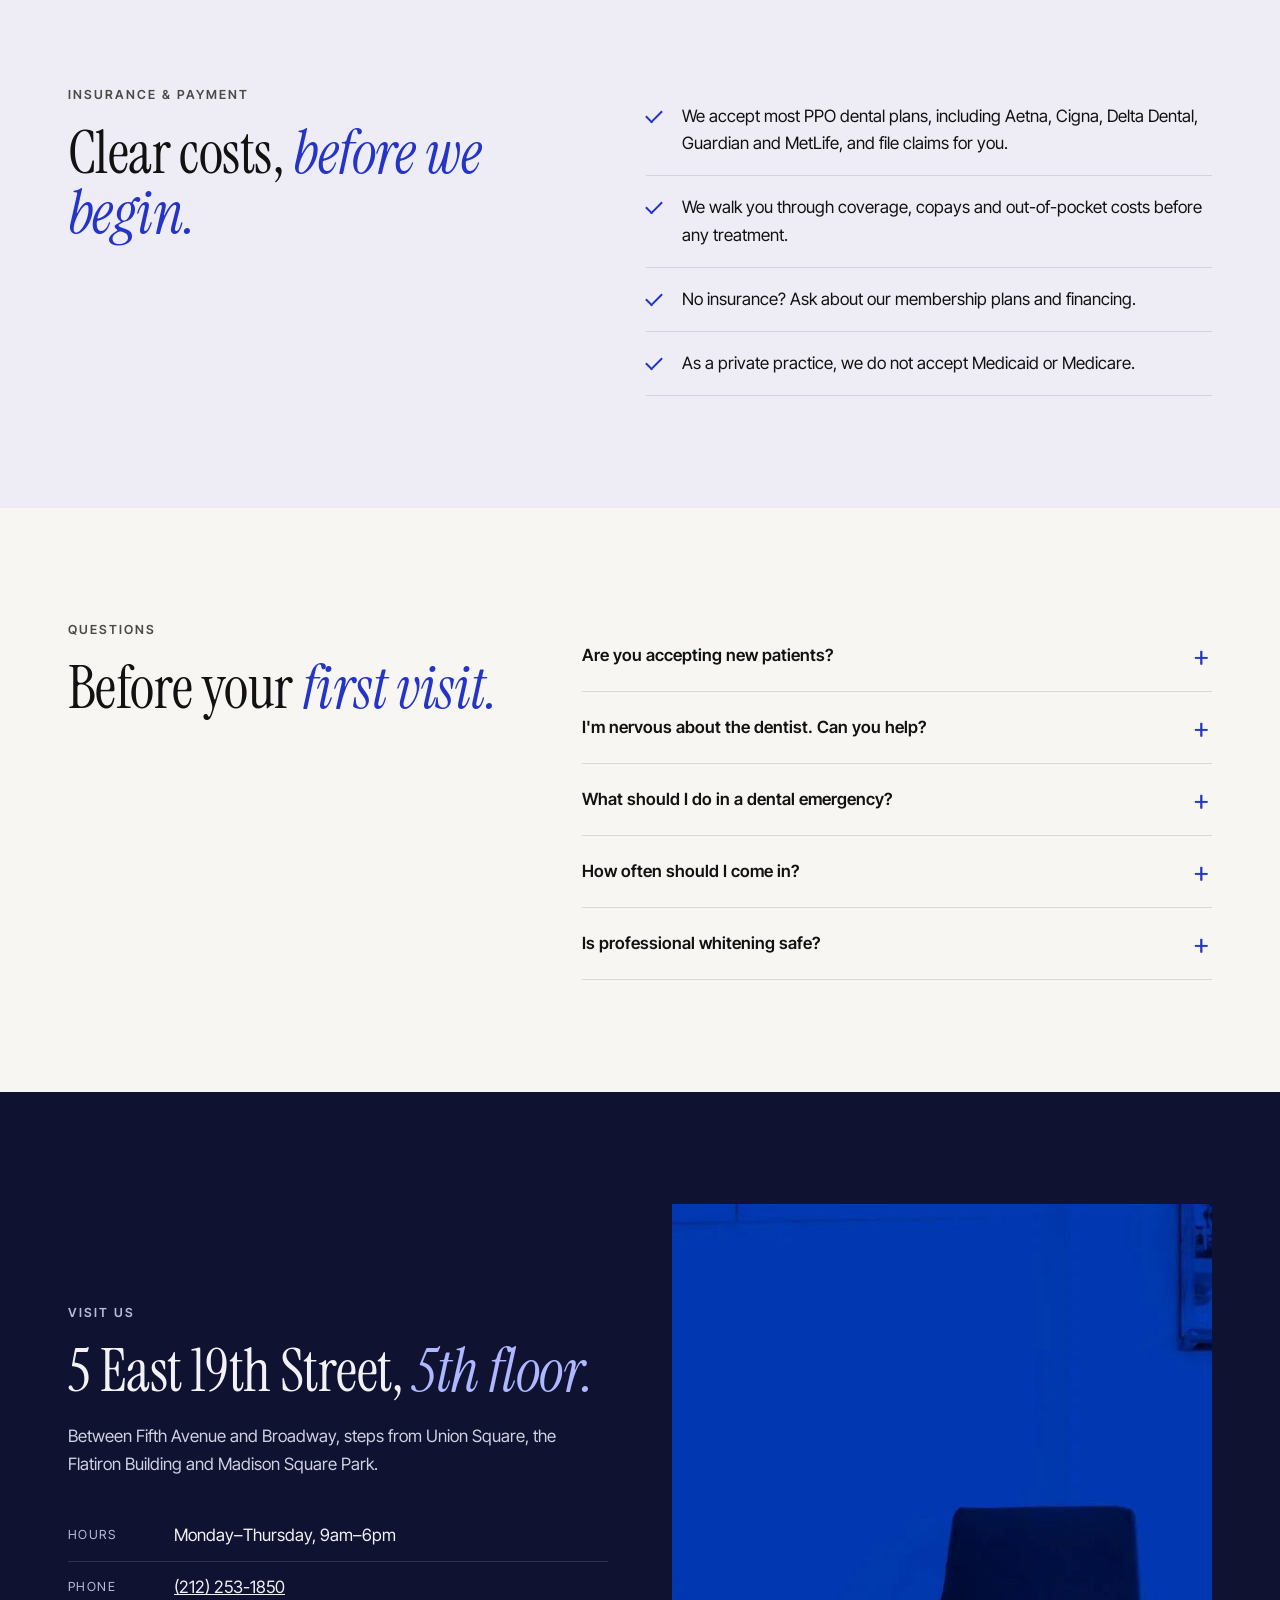
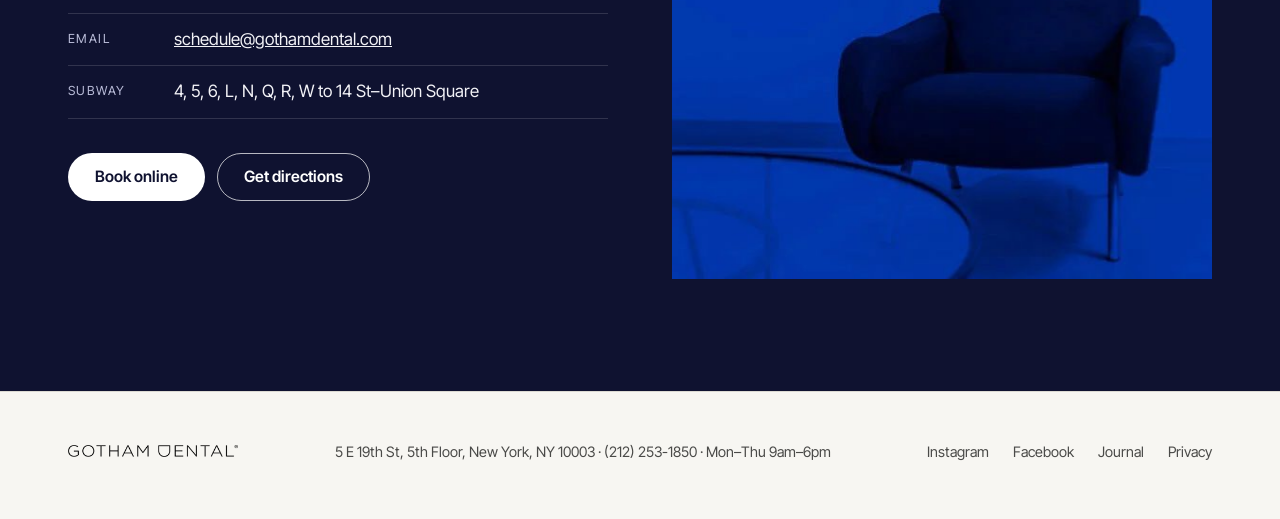
==== commit 8bb5f465: "Topo com foto em tela cheia Troca a foto pequena da escotilha por uma foto grande, de largura total," ====
--- a/index.html
+++ b/index.html
@@ -11,7 +11,7 @@
   <meta property="og:type" content="website">
   <meta property="og:title" content="Gotham Dental | Boutique Dentist near Union Square, NYC">
   <meta property="og:description" content="General, cosmetic and specialist dentistry under one roof, in a calm space hung with contemporary art.">
-  <meta property="og:image" content="assets/img/gallery1.jpg">
+  <meta property="og:image" content="assets/img/hero.jpg">
 
   <link rel="preconnect" href="https://fonts.googleapis.com">
   <link rel="preconnect" href="https://fonts.gstatic.com" crossorigin>
@@ -84,29 +84,26 @@
 
   <!-- HERO -->
   <section class="hero" id="top">
-    <div class="wrap hero__grid">
+    <div class="hero__media" aria-hidden="true">
+      <img src="assets/img/hero.jpg" alt="" width="2400" height="1800" fetchpriority="high">
+    </div>
+    <div class="wrap hero__inner">
       <div class="hero__copy">
         <p class="eyebrow">Union Square · Flatiron · NYC</p>
         <h1 class="split"><span class="line"><span>Dentistry,</span></span><span class="line"><span><em>in a gallery.</em></span></span></h1>
         <p class="lead">A boutique practice where your dentist knows your name, every specialist is under one roof, and the walls are hung with contemporary art.</p>
         <div class="hero__ctas">
-          <a class="btn btn--solid" href="https://book.modento.io/c/0451fbe190db48a1b8116b1282dd9880/Gothamdental" data-book>Book your visit</a>
-          <a class="btn btn--line" href="tel:+12122531850">Call (212) 253-1850</a>
-        </div>
-        <div class="rating" aria-label="Rated 4.9 out of 5 by our patients">
-          <span class="rating__score" data-count="4.9">4.9</span>
-          <span class="rating__stars" aria-hidden="true">★★★★★</span>
-          <span class="rating__text">rated by our patients<br>most PPO plans accepted</span>
-        </div>
-      </div>
-      <figure class="hero__art porthole">
-        <img src="assets/img/gallery1.jpg" alt="A treatment room seen through a round porthole window, with paintings on the wall" width="1000" height="667">
-        <figcaption class="label">
-          <span class="label__no">Plate 01</span>
-          Treatment room, seen from the hallway porthole. 5 East 19th Street, 5th floor.
-        </figcaption>
-      </figure>
-    </div>
+          <a class="btn btn--light" href="https://book.modento.io/c/0451fbe190db48a1b8116b1282dd9880/Gothamdental" data-book>Book your visit</a>
+          <a class="btn btn--line-light" href="tel:+12122531850">Call (212) 253-1850</a>
+        </div>
+      </div>
+      <div class="rating rating--card" aria-label="Rated 4.9 out of 5 by our patients">
+        <span class="rating__score" data-count="4.9">4.9</span>
+        <span class="rating__stars" aria-hidden="true">★★★★★</span>
+        <span class="rating__text">rated by our patients<br>most PPO plans accepted</span>
+      </div>
+    </div>
+    <a class="hero__scroll" href="#why" aria-label="Scroll to learn more"><span></span></a>
   </section>
 
   <!-- PRESS -->
@@ -202,15 +199,15 @@
       <div class="gallery">
         <figure data-reveal class="gallery__item gallery__item--wide">
           <span class="frame"><img data-parallax-img src="assets/img/gallery3.jpg" alt="Bright treatment room with a large window, plants and framed artwork" width="1000" height="669" loading="lazy"></span>
-          <figcaption class="label"><span class="label__no">Plate 02</span> Treatment room with natural light.</figcaption>
+          <figcaption class="label"><span class="label__no">Plate 01</span> Treatment room with natural light.</figcaption>
         </figure>
         <figure data-reveal class="gallery__item">
           <span class="frame"><img data-parallax-img src="assets/img/gallery2.jpg" alt="Blue neon artwork glowing on a dark wall" width="1000" height="667" loading="lazy"></span>
-          <figcaption class="label"><span class="label__no">Plate 03</span> Neon work from the practice collection.</figcaption>
+          <figcaption class="label"><span class="label__no">Plate 02</span> Neon work from the practice collection.</figcaption>
         </figure>
         <figure data-reveal class="gallery__item">
           <span class="frame"><img data-parallax-img src="assets/img/gallery4.jpg" alt="Waiting room with modern chairs, a round glass table and artwork" width="1000" height="667" loading="lazy"></span>
-          <figcaption class="label"><span class="label__no">Plate 04</span> The waiting room.</figcaption>
+          <figcaption class="label"><span class="label__no">Plate 03</span> The waiting room.</figcaption>
         </figure>
       </div>
     </div>
--- a/assets/css/styles.css
+++ b/assets/css/styles.css
@@ -324,3 +324,43 @@
   .marquee__track, .lang, .book[open], .book__step.is-active { animation: none !important; }
   [data-parallax-img], [data-parallax] img { transform: none !important; }
 }
+
+/* ---------- Hero v2: full-bleed photo ---------- */
+.hero { position: relative; padding: 0; min-height: min(92vh, 900px); display: flex; align-items: flex-end; color: #fff; overflow: hidden; background: var(--night); }
+.hero__media { position: absolute; inset: 0; }
+.hero__media img { width: 100%; height: 100%; object-fit: cover; object-position: 50% 35%; }
+.hero__media::after { content: ""; position: absolute; inset: 0; background: linear-gradient(90deg, rgba(10,12,34,.86) 0%, rgba(10,12,34,.62) 38%, rgba(10,12,34,.12) 70%, rgba(10,12,34,0) 100%), linear-gradient(0deg, rgba(10,12,34,.55) 0%, rgba(10,12,34,0) 40%); }
+.hero__inner { position: relative; z-index: 1; width: 100%; display: flex; flex-wrap: wrap; align-items: flex-end; justify-content: space-between; gap: 40px; padding-top: 140px; padding-bottom: 88px; }
+.hero__copy { max-width: 640px; }
+.hero .eyebrow { color: rgba(255,255,255,.78); }
+.hero h1 { font-size: clamp(3.4rem, 8.4vw, 7.6rem); }
+.hero h1 em { color: #b9c2ff; }
+.hero .lead { color: rgba(255,255,255,.86); }
+.rating--card { margin: 0; padding: 22px 26px; border: 1px solid rgba(255,255,255,.28); border-radius: 18px; background: rgba(255,255,255,.1); backdrop-filter: blur(14px); -webkit-backdrop-filter: blur(14px); }
+.rating--card .rating__stars { color: #fff; }
+.rating--card .rating__text { color: rgba(255,255,255,.82); }
+.hero__scroll { position: absolute; left: 50%; bottom: 26px; z-index: 1; width: 26px; height: 42px; margin-left: -13px; border: 1.5px solid rgba(255,255,255,.7); border-radius: 14px; }
+.hero__scroll span { position: absolute; left: 50%; top: 8px; width: 4px; height: 8px; margin-left: -2px; border-radius: 2px; background: #fff; animation: wheel 1.8s ease-in-out infinite; }
+@keyframes wheel { 0% { opacity: 0; transform: translateY(0); } 30% { opacity: 1; } 100% { opacity: 0; transform: translateY(14px); } }
+
+/* Hero motion: slow zoom-in reveal, then drift on scroll */
+.js .hero__media img { transform: scale(1.18); opacity: 0; transition: transform 2.8s cubic-bezier(.2,.8,.2,1), opacity 1.2s ease; }
+.js.is-loaded .hero__media img { transform: scale(1.04); opacity: 1; }
+.hero__media { will-change: transform; }
+.js .hero .rating--card { opacity: 0; transform: translateY(24px); transition: opacity 1s ease .8s, transform 1s cubic-bezier(.2,.8,.2,1) .8s; }
+.js.is-loaded .hero .rating--card { opacity: 1; transform: none; }
+
+/* Nav over the hero */
+.nav { background: rgba(247,246,242,.96); }
+
+@media (max-width: 860px) {
+  .hero { min-height: 640px; }
+  .hero__media img { object-position: 62% 30%; }
+  .hero__media::after { background: linear-gradient(0deg, rgba(10,12,34,.92) 0%, rgba(10,12,34,.7) 45%, rgba(10,12,34,.15) 85%); }
+  .hero__inner { padding-top: 220px; padding-bottom: 56px; }
+  .hero__scroll { display: none; }
+}
+@media (prefers-reduced-motion: reduce) {
+  .js .hero__media img, .js .hero .rating--card { opacity: 1 !important; transform: none !important; }
+  .hero__scroll span { animation: none; }
+}
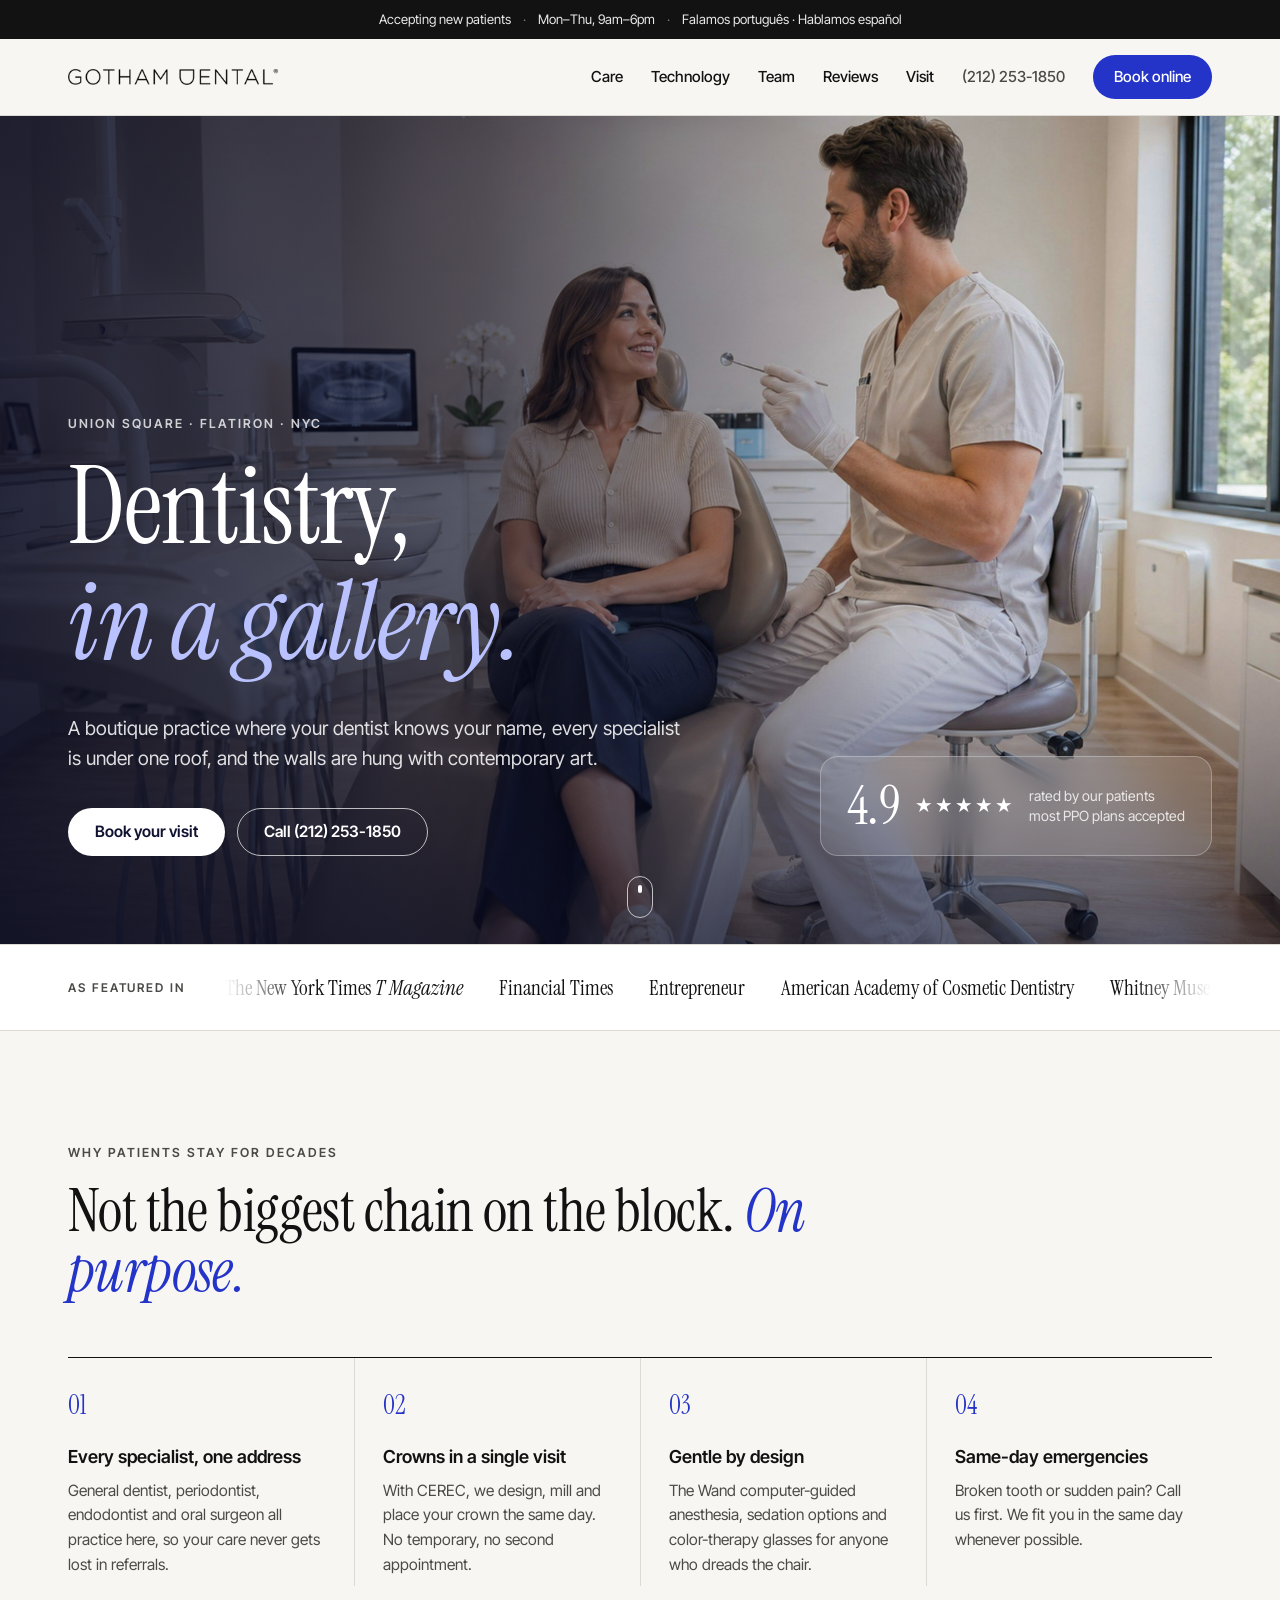
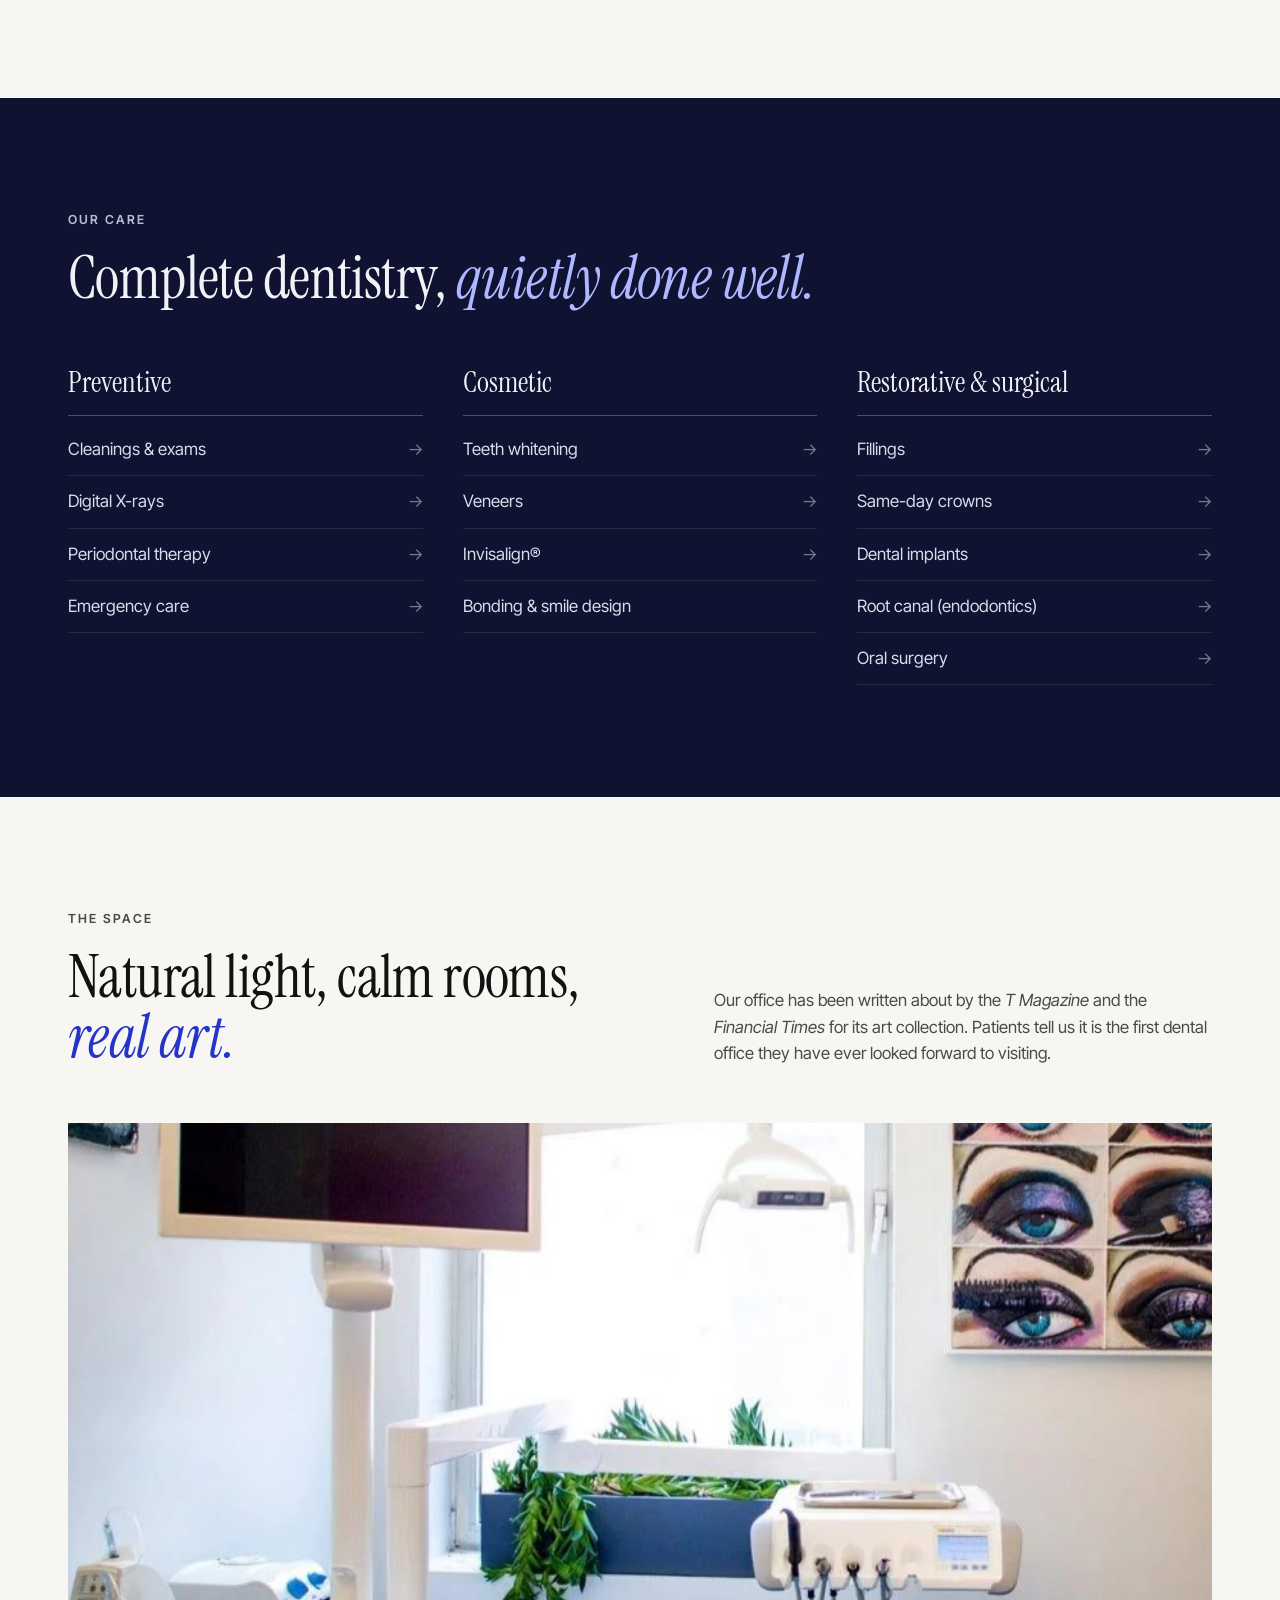
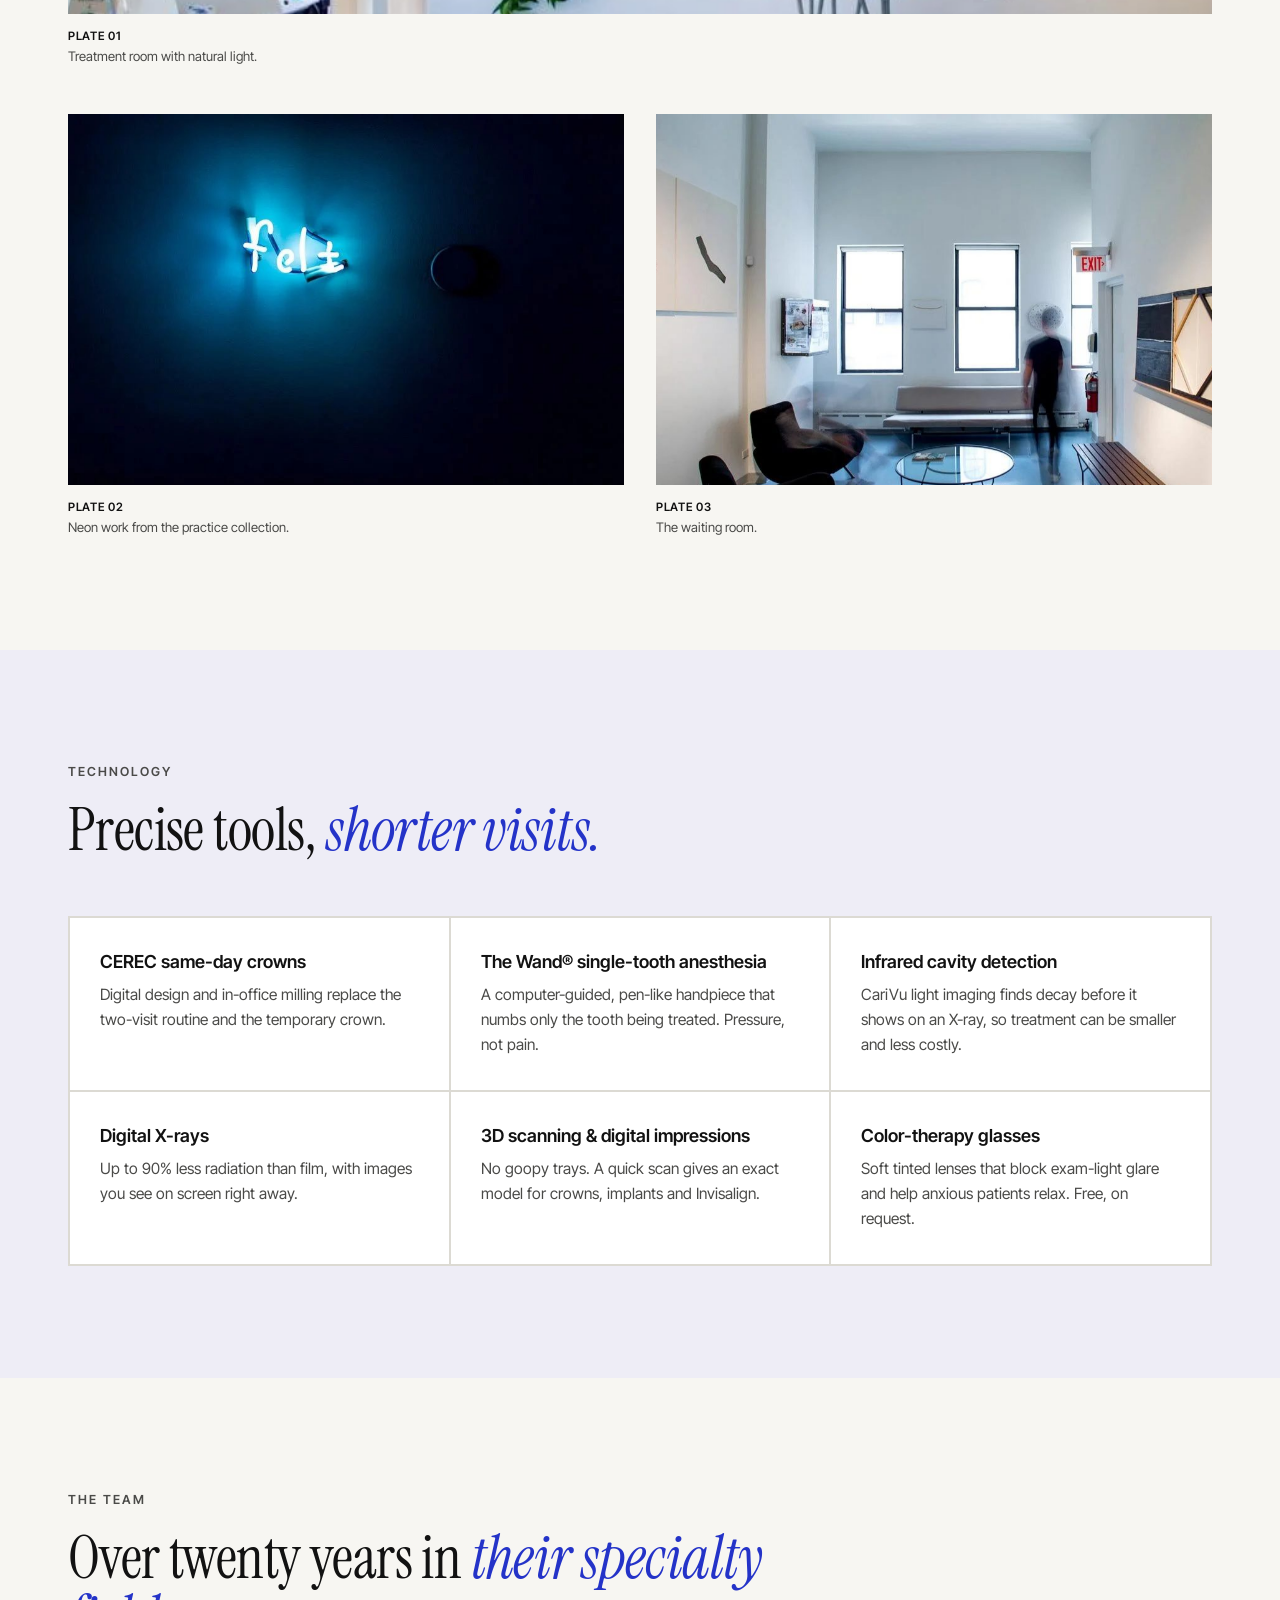
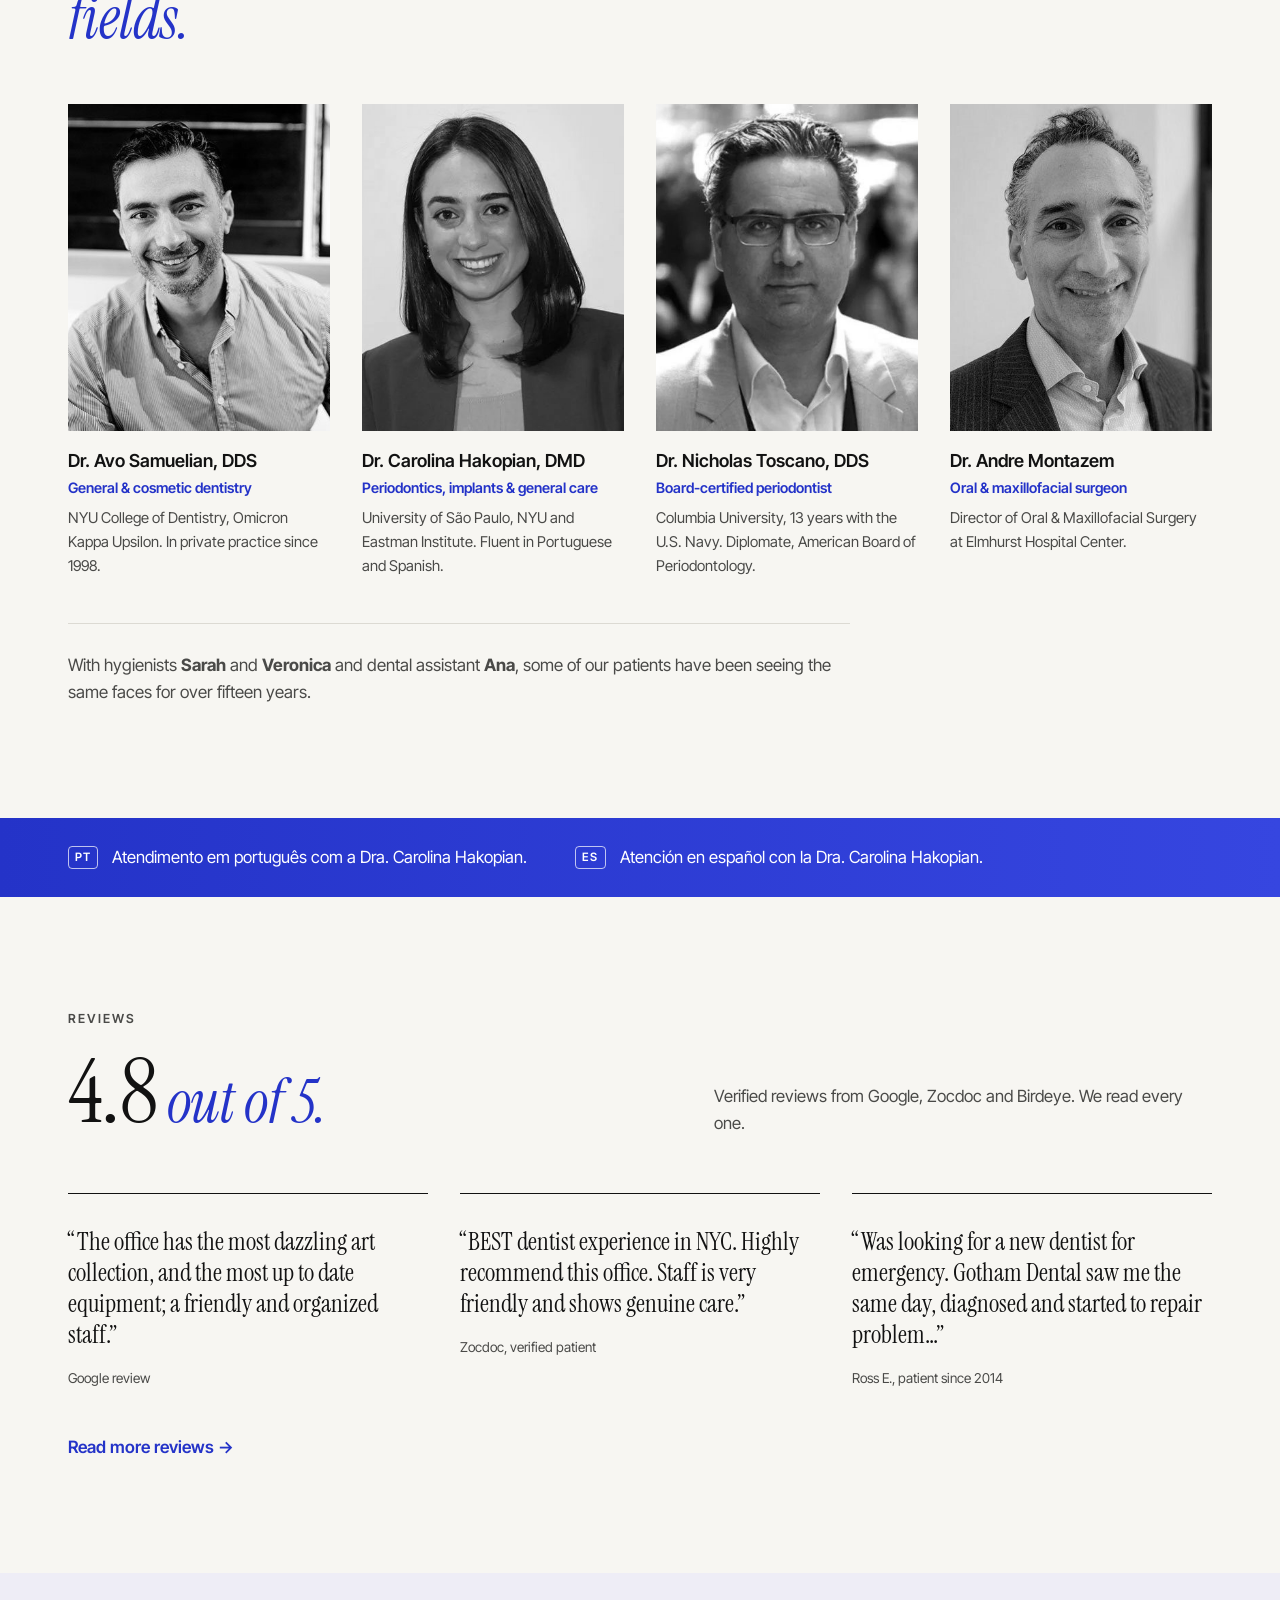
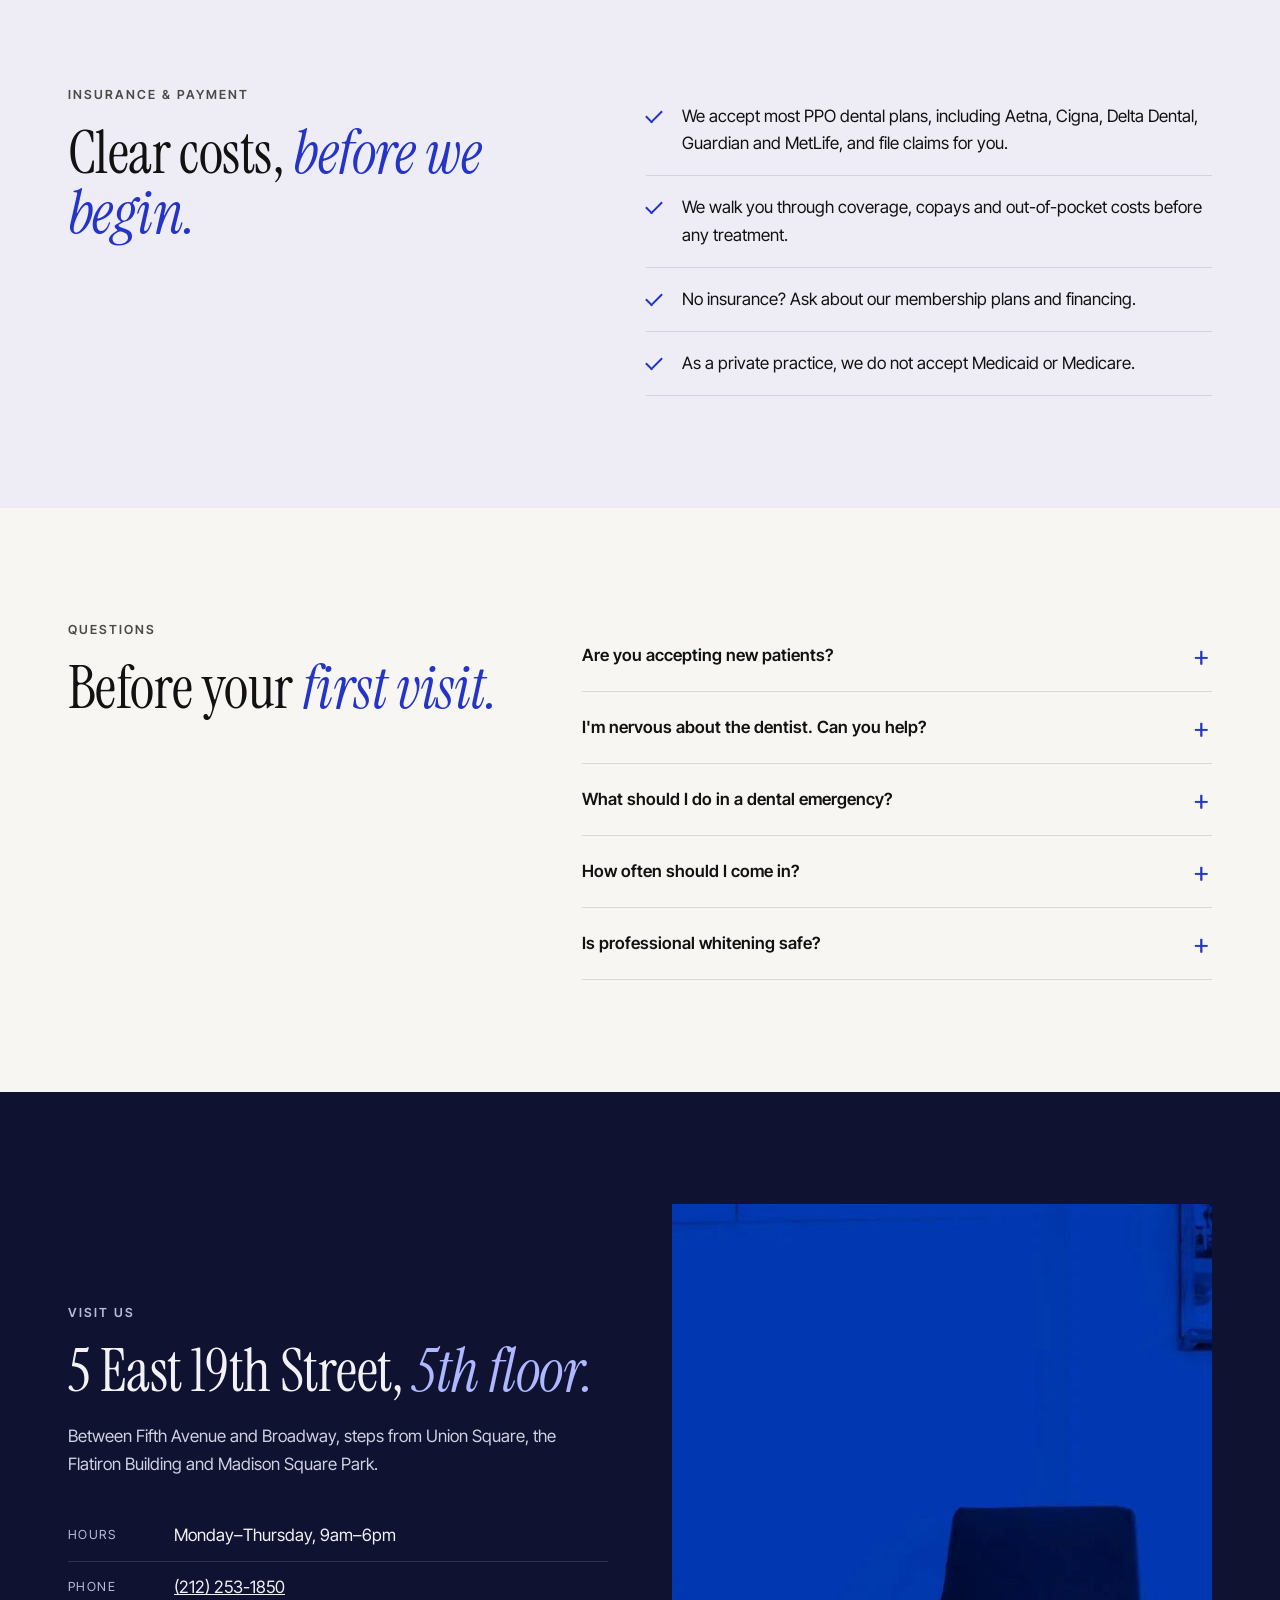
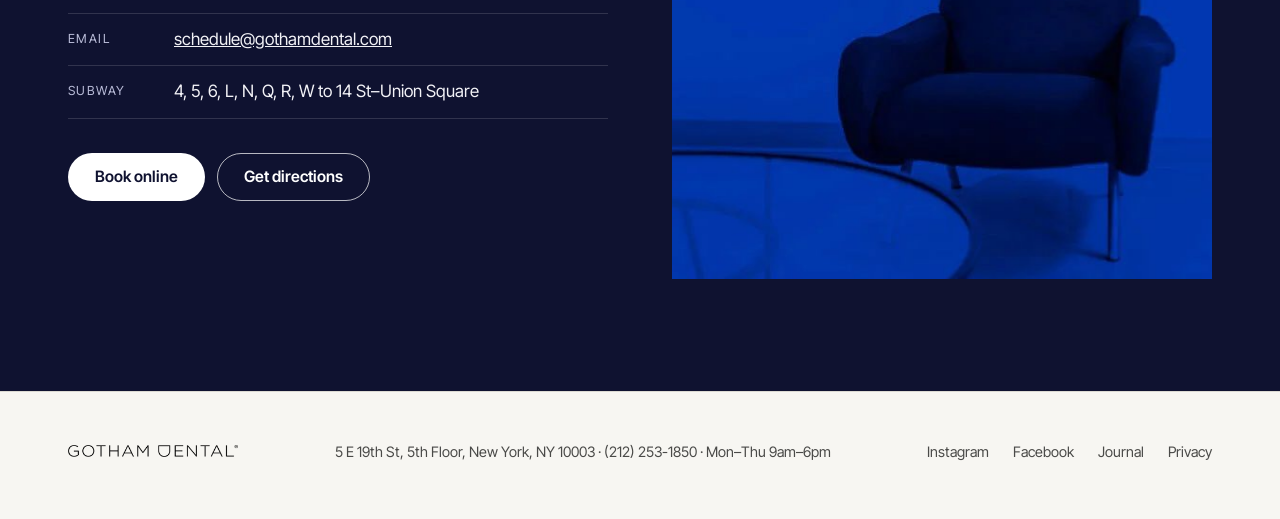
==== commit 29ca3060: "Força o navegador a baixar CSS e JS novos Adiciona versão nos links dos arquivos para que alterações" ====
--- a/index.html
+++ b/index.html
@@ -11,12 +11,12 @@
   <meta property="og:type" content="website">
   <meta property="og:title" content="Gotham Dental | Boutique Dentist near Union Square, NYC">
   <meta property="og:description" content="General, cosmetic and specialist dentistry under one roof, in a calm space hung with contemporary art.">
-  <meta property="og:image" content="assets/img/hero.jpg">
+  <meta property="og:image" content="assets/img/hero.jpg?v=202611231625">
 
   <link rel="preconnect" href="https://fonts.googleapis.com">
   <link rel="preconnect" href="https://fonts.gstatic.com" crossorigin>
   <link href="https://fonts.googleapis.com/css2?family=Instrument+Serif:ital@0;1&family=Inter+Tight:wght@400;500;600&display=swap" rel="stylesheet">
-  <link rel="stylesheet" href="assets/css/styles.css">
+  <link rel="stylesheet" href="assets/css/styles.css?v=202611231625">
 
   <script type="application/ld+json">
   {
@@ -85,7 +85,7 @@
   <!-- HERO -->
   <section class="hero" id="top">
     <div class="hero__media" aria-hidden="true">
-      <img src="assets/img/hero.jpg" alt="" width="2400" height="1800" fetchpriority="high">
+      <img src="assets/img/hero.jpg?v=202611231625" alt="" width="2400" height="1800" fetchpriority="high">
     </div>
     <div class="wrap hero__inner">
       <div class="hero__copy">
@@ -455,6 +455,6 @@
   <a class="btn btn--solid" href="https://book.modento.io/c/0451fbe190db48a1b8116b1282dd9880/Gothamdental" data-book>Book online</a>
 </div>
 
-<script src="assets/js/main.js"></script>
+<script src="assets/js/main.js?v=202611231625"></script>
 </body>
 </html>
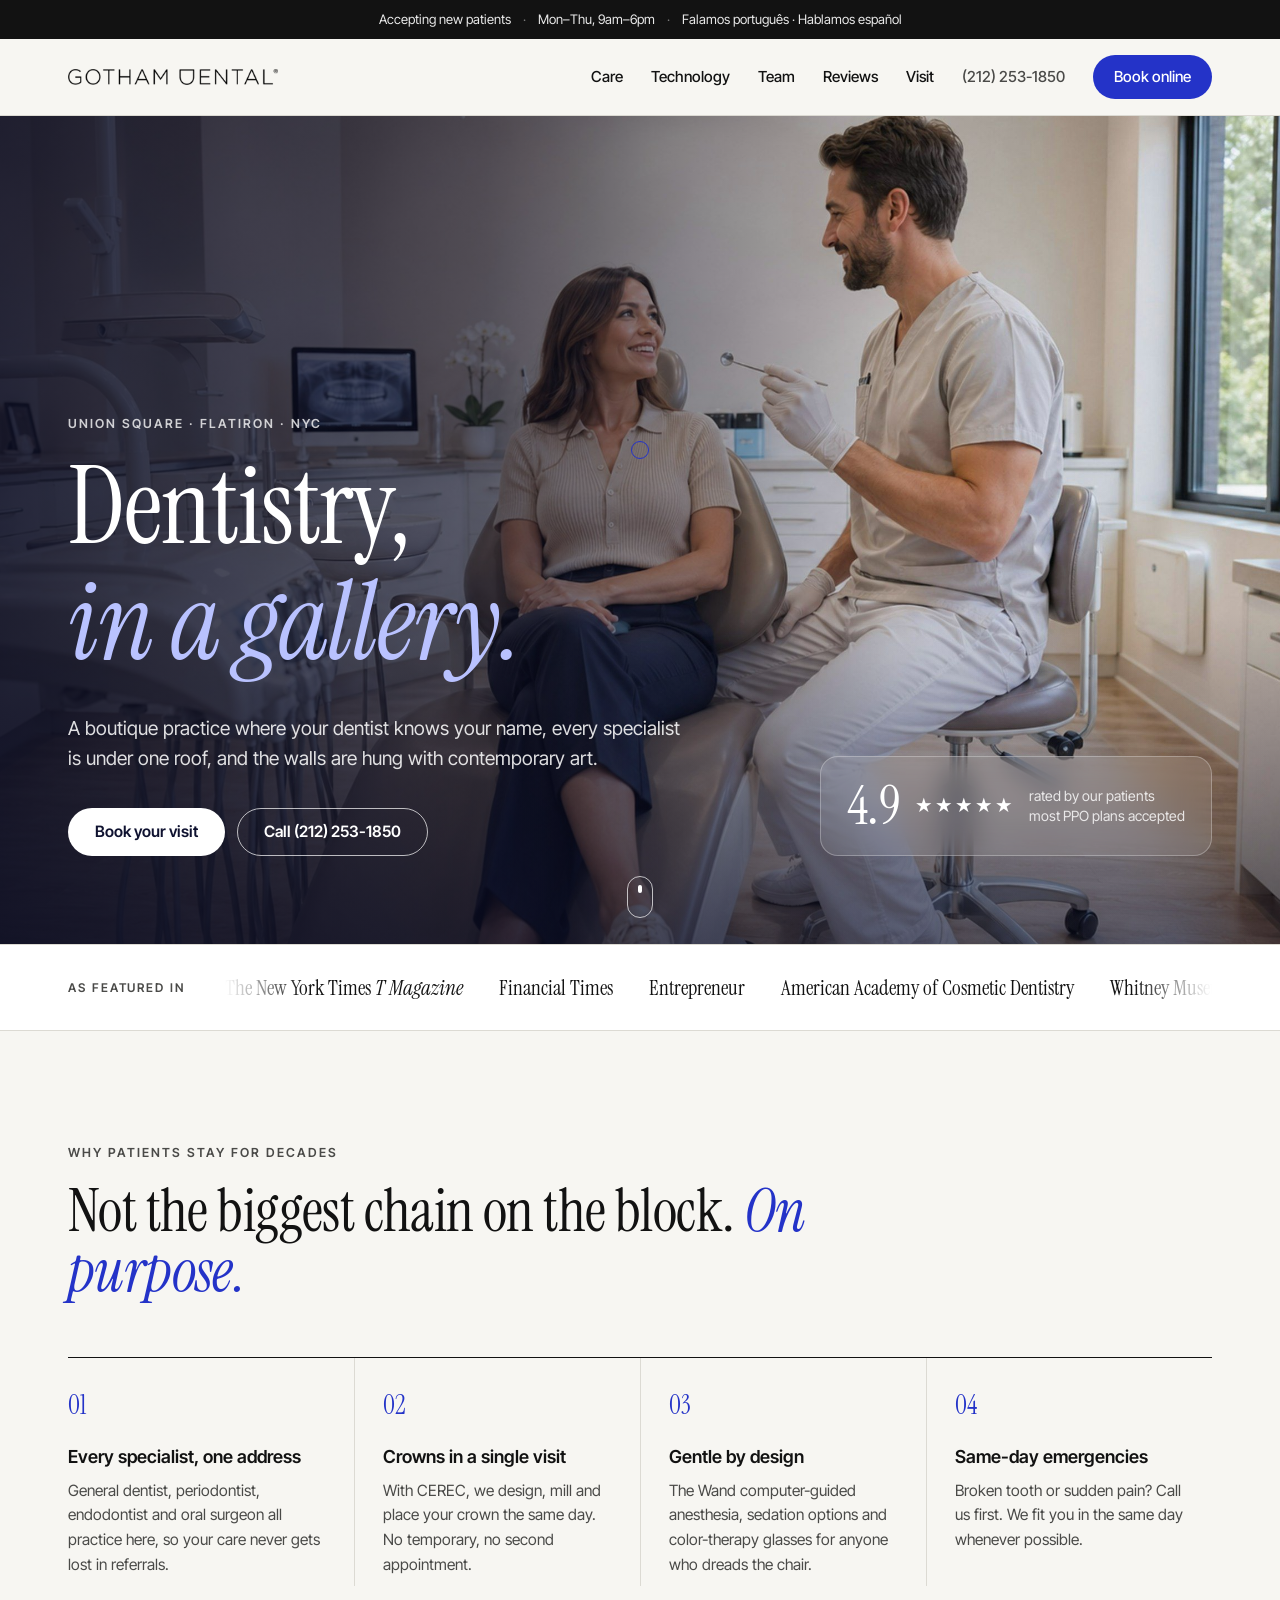
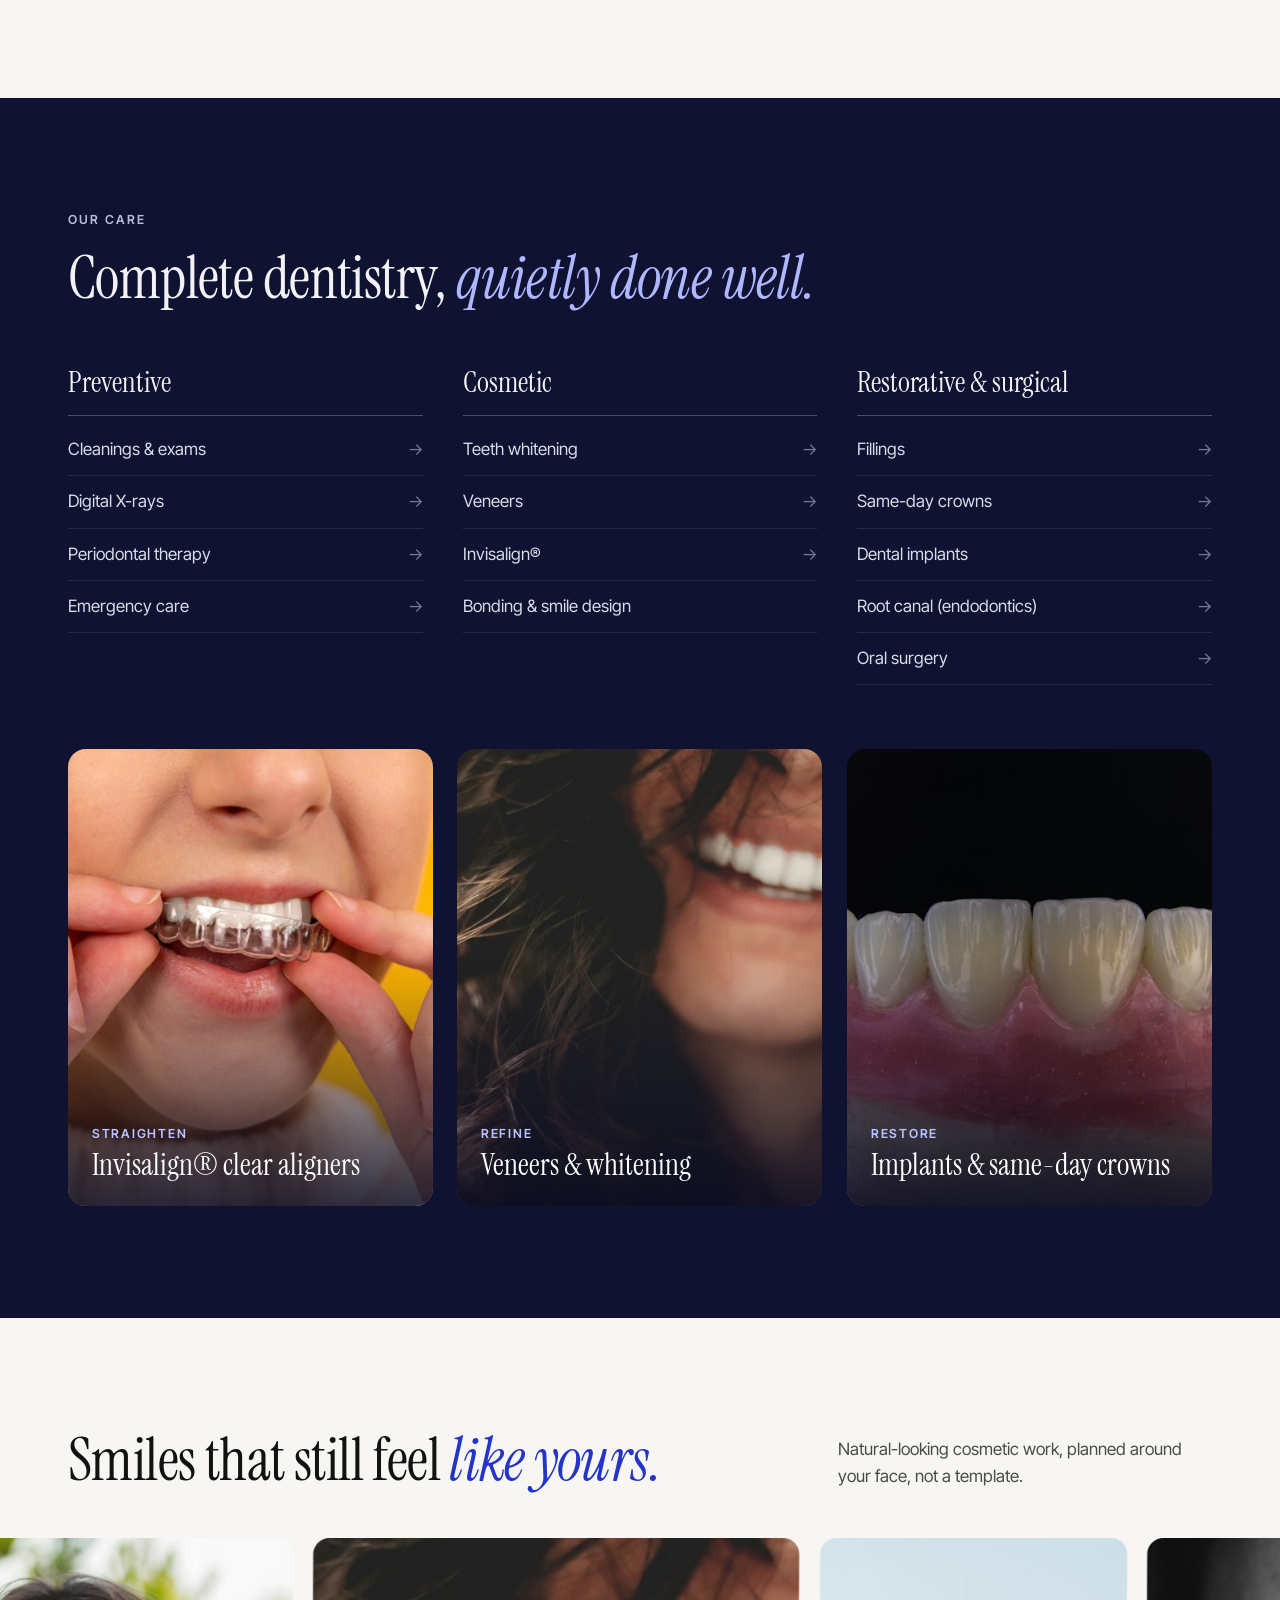
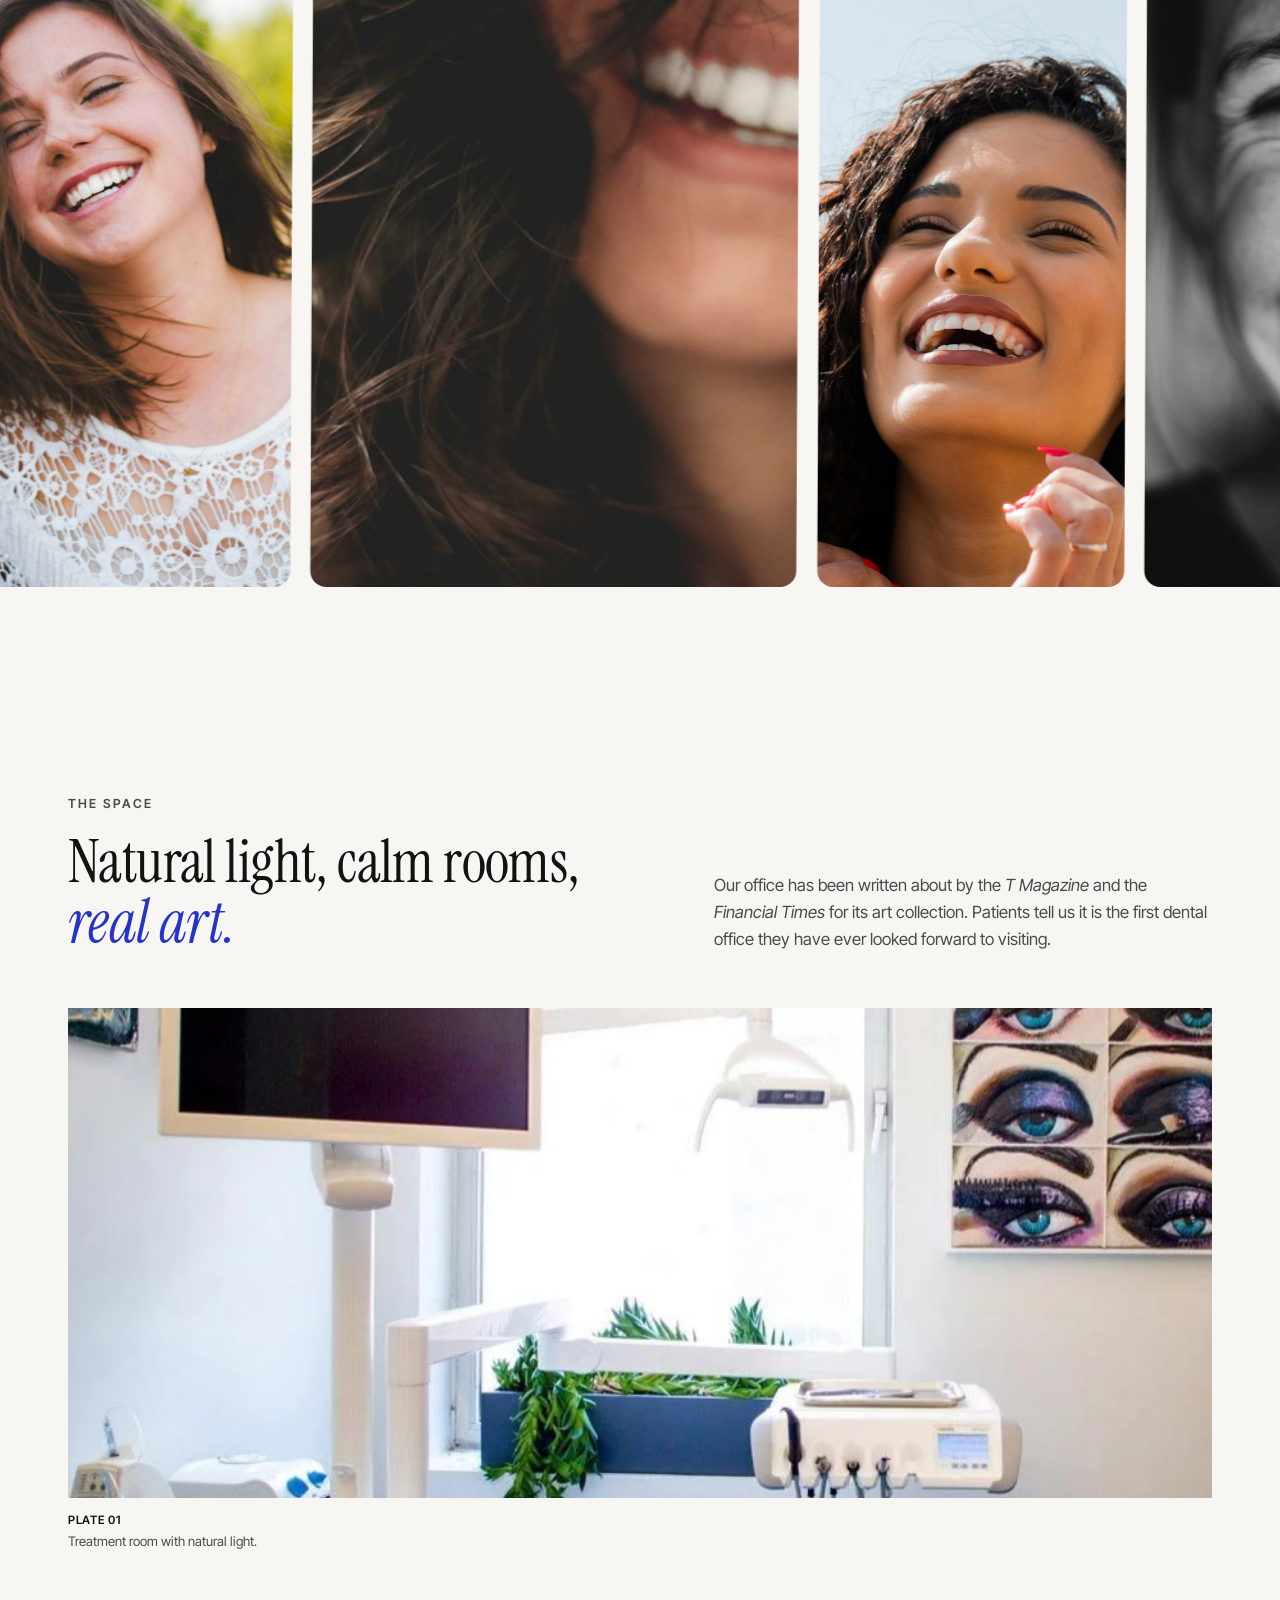
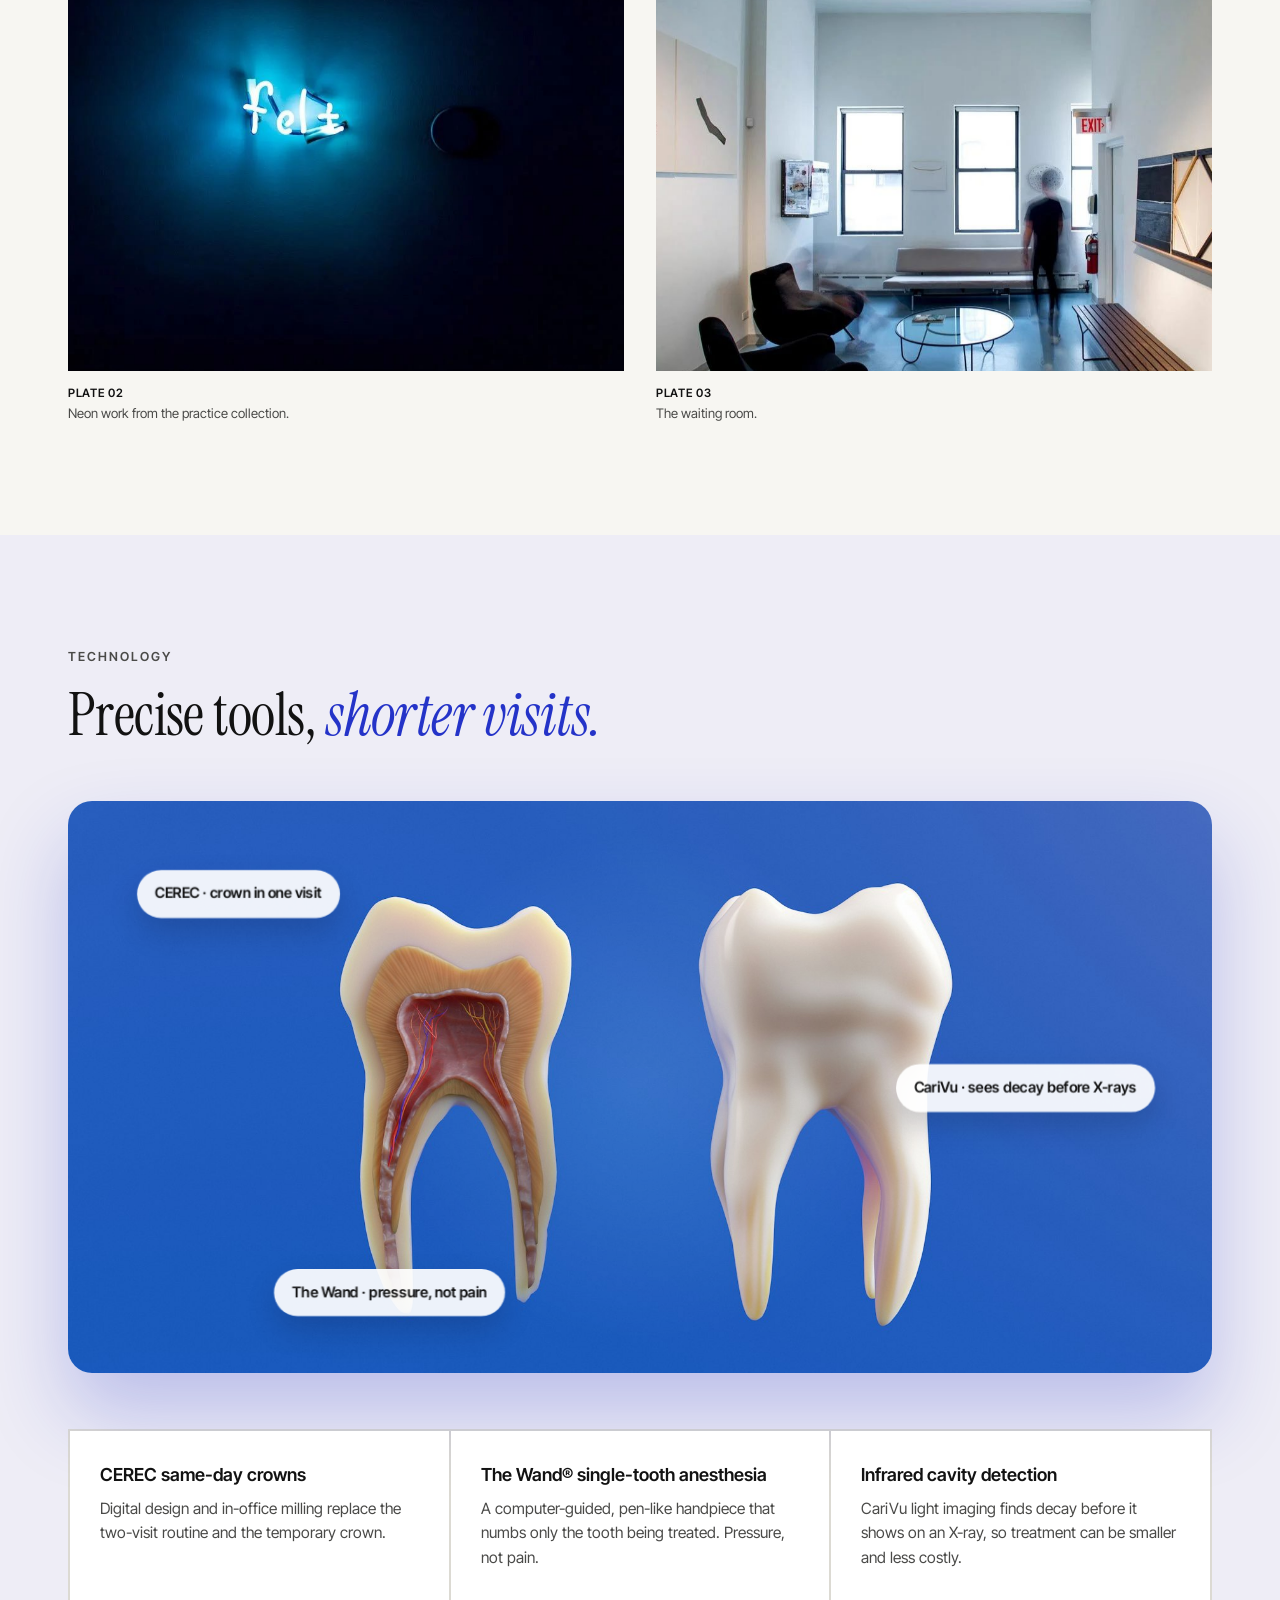
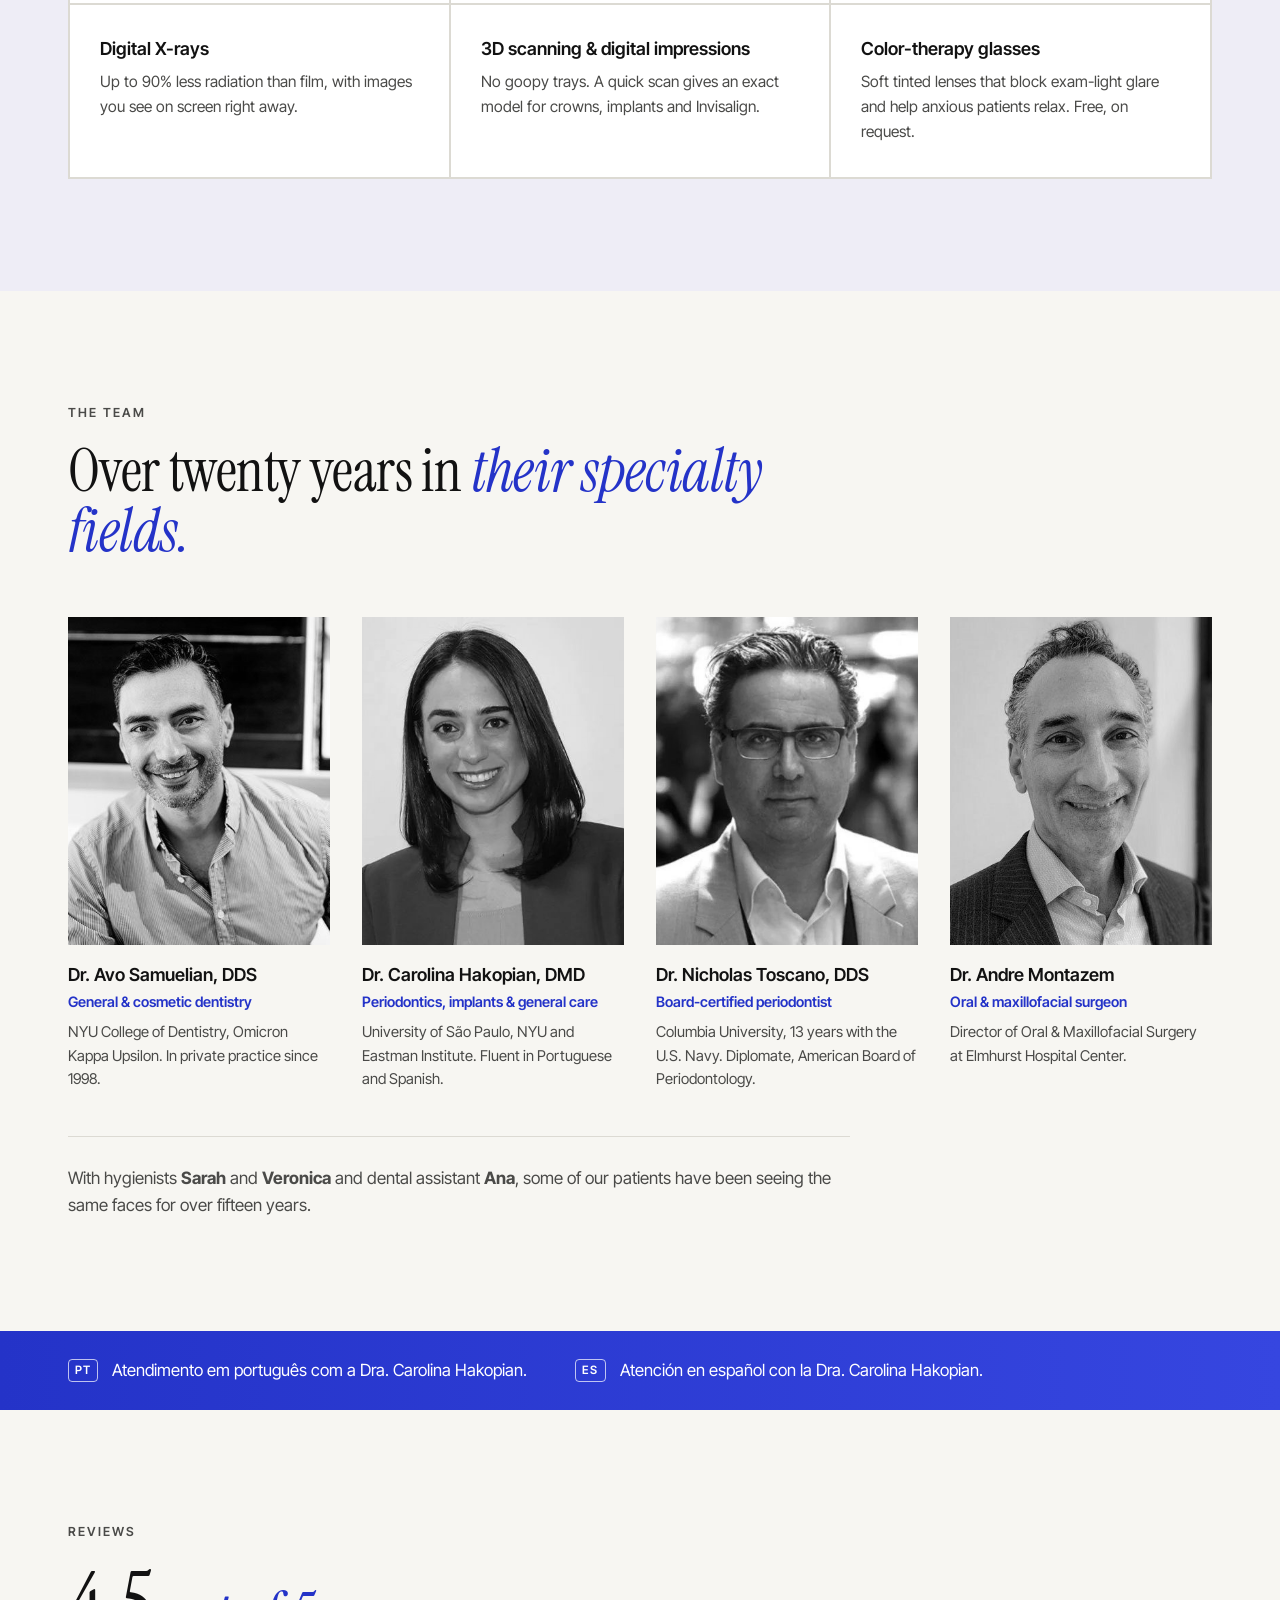
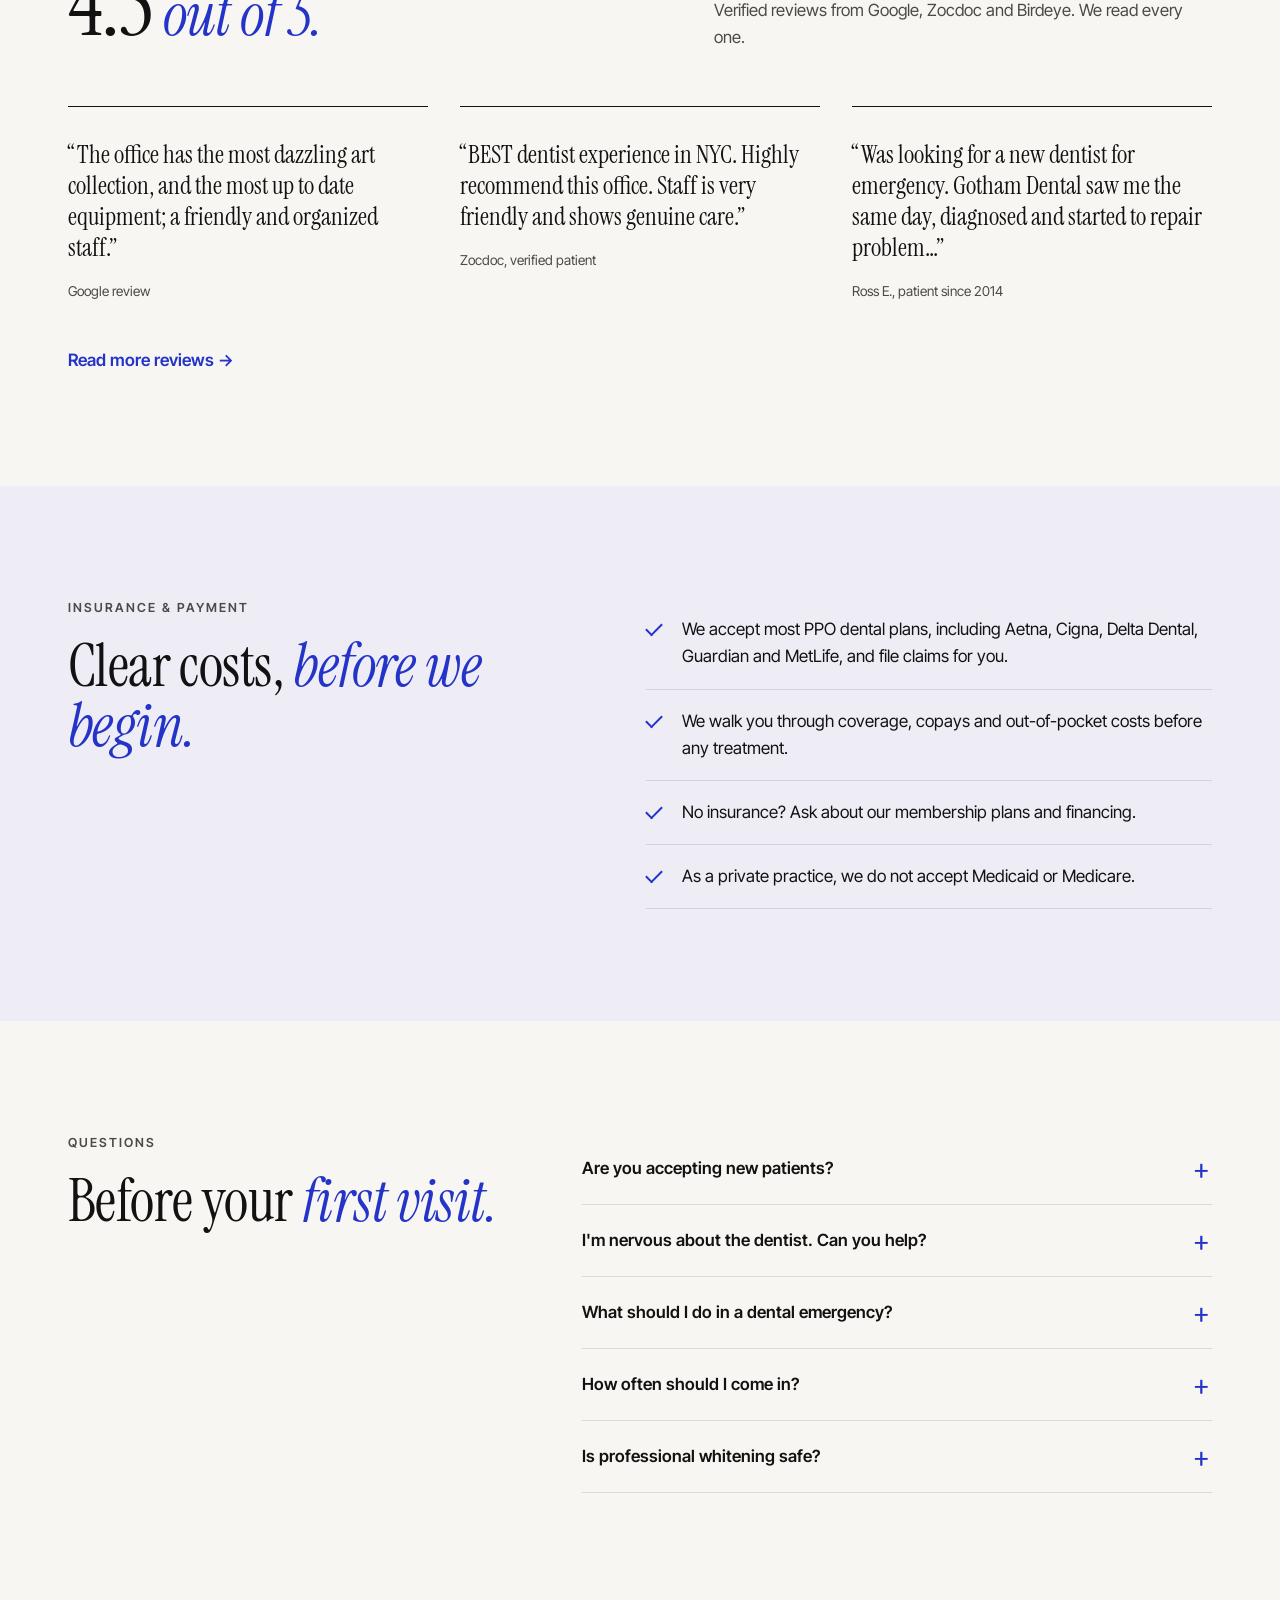
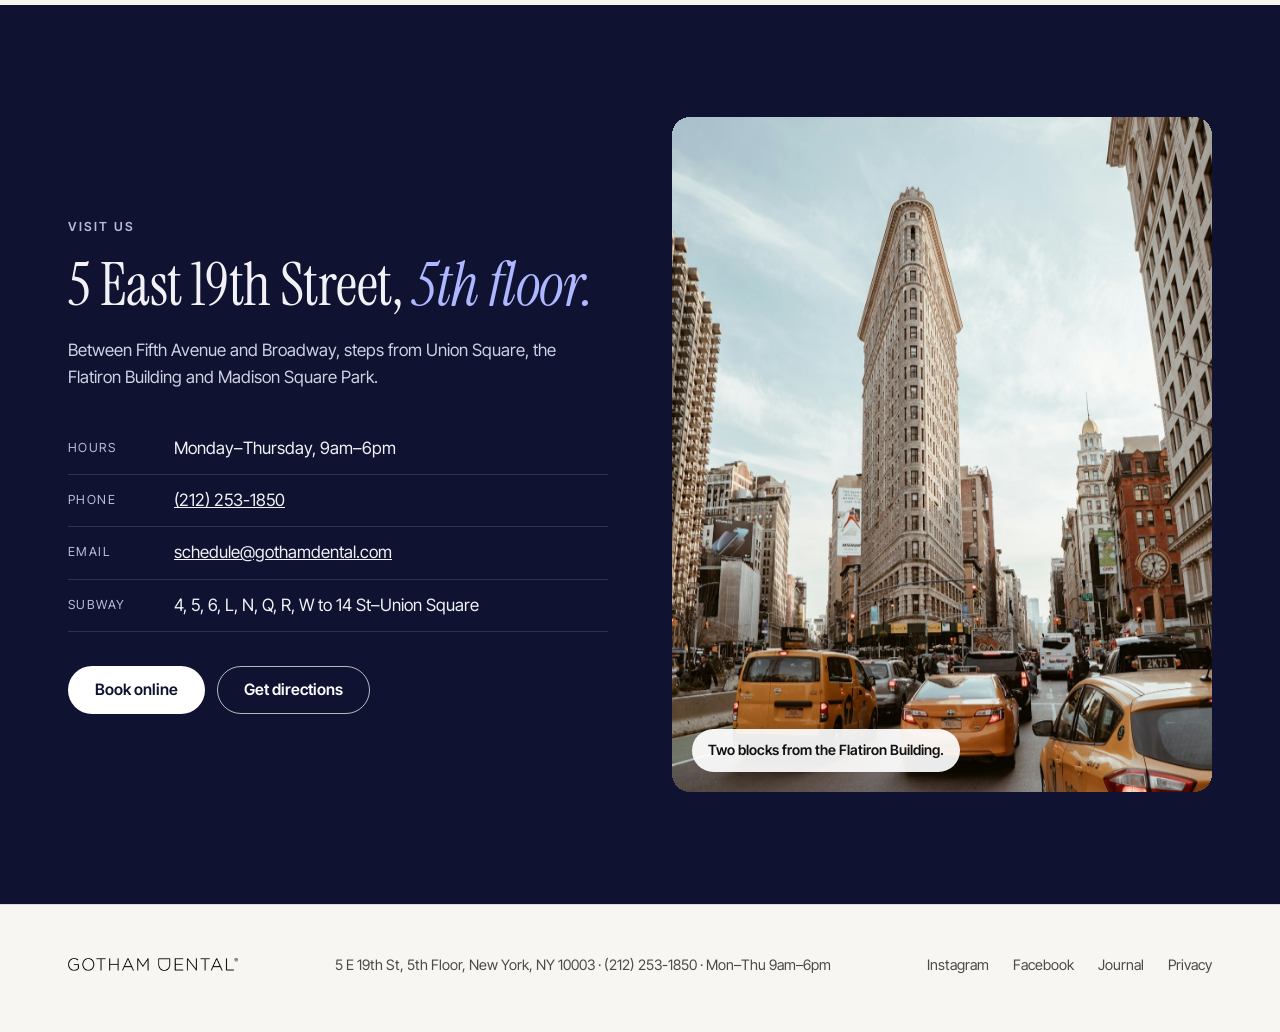
==== commit 35d3e16a: "Mais imagens com interação de mouse Cursor personalizado com rótulos, prévia de imagem que segue o m" ====
--- a/index.html
+++ b/index.html
@@ -11,12 +11,12 @@
   <meta property="og:type" content="website">
   <meta property="og:title" content="Gotham Dental | Boutique Dentist near Union Square, NYC">
   <meta property="og:description" content="General, cosmetic and specialist dentistry under one roof, in a calm space hung with contemporary art.">
-  <meta property="og:image" content="assets/img/hero.jpg?v=202611231625">
+  <meta property="og:image" content="assets/img/hero.jpg?v=202611231630">
 
   <link rel="preconnect" href="https://fonts.googleapis.com">
   <link rel="preconnect" href="https://fonts.gstatic.com" crossorigin>
   <link href="https://fonts.googleapis.com/css2?family=Instrument+Serif:ital@0;1&family=Inter+Tight:wght@400;500;600&display=swap" rel="stylesheet">
-  <link rel="stylesheet" href="assets/css/styles.css?v=202611231625">
+  <link rel="stylesheet" href="assets/css/styles.css?v=202611231630">
 
   <script type="application/ld+json">
   {
@@ -75,7 +75,7 @@
       <a href="#reviews">Reviews</a>
       <a href="#visit">Visit</a>
       <a class="nav__phone" href="tel:+12122531850">(212) 253-1850</a>
-      <a class="btn btn--solid btn--sm" href="https://book.modento.io/c/0451fbe190db48a1b8116b1282dd9880/Gothamdental" data-book>Book online</a>
+      <a data-cursor="Book" class="btn btn--solid btn--sm" href="https://book.modento.io/c/0451fbe190db48a1b8116b1282dd9880/Gothamdental" data-book>Book online</a>
     </nav>
   </div>
 </header>
@@ -85,7 +85,7 @@
   <!-- HERO -->
   <section class="hero" id="top">
     <div class="hero__media" aria-hidden="true">
-      <img src="assets/img/hero.jpg?v=202611231625" alt="" width="2400" height="1800" fetchpriority="high">
+      <img src="assets/img/hero.jpg?v=202611231630" alt="" width="2400" height="1800" fetchpriority="high">
     </div>
     <div class="wrap hero__inner">
       <div class="hero__copy">
@@ -153,35 +153,68 @@
         <p class="eyebrow">Our care</p>
         <h2>Complete dentistry, <em>quietly done well.</em></h2>
       </div>
-      <div class="care">
+      <div class="care" data-cursor="View">
         <div data-reveal class="care__col">
           <h3>Preventive</h3>
           <ul>
-            <li><a href="https://gothamdental.com/hygiene">Cleanings &amp; exams</a></li>
-            <li><a href="https://gothamdental.com/digital-xrays">Digital X-rays</a></li>
-            <li><a href="https://gothamdental.com/periodontics">Periodontal therapy</a></li>
-            <li><a href="https://gothamdental.com/emergency">Emergency care</a></li>
+            <li data-preview="assets/img/gallery3.jpg"><a href="https://gothamdental.com/hygiene">Cleanings &amp; exams</a></li>
+            <li data-preview="assets/img/tooth-render.jpg"><a href="https://gothamdental.com/digital-xrays">Digital X-rays</a></li>
+            <li data-preview="assets/img/smile5.jpg"><a href="https://gothamdental.com/periodontics">Periodontal therapy</a></li>
+            <li data-preview="assets/img/hero.jpg"><a href="https://gothamdental.com/emergency">Emergency care</a></li>
           </ul>
         </div>
         <div data-reveal class="care__col">
           <h3>Cosmetic</h3>
           <ul>
-            <li><a href="https://gothamdental.com/whitening">Teeth whitening</a></li>
-            <li><a href="https://gothamdental.com/veneers">Veneers</a></li>
-            <li><a href="https://gothamdental.com/invisalign">Invisalign®</a></li>
-            <li>Bonding &amp; smile design</li>
+            <li data-preview="assets/img/smile1.jpg"><a href="https://gothamdental.com/whitening">Teeth whitening</a></li>
+            <li data-preview="assets/img/smile3.jpg"><a href="https://gothamdental.com/veneers">Veneers</a></li>
+            <li data-preview="assets/img/aligner.jpg"><a href="https://gothamdental.com/invisalign">Invisalign®</a></li>
+            <li data-preview="assets/img/smile2.jpg">Bonding &amp; smile design</li>
           </ul>
         </div>
         <div data-reveal class="care__col">
           <h3>Restorative &amp; surgical</h3>
           <ul>
-            <li><a href="https://gothamdental.com/fillings">Fillings</a></li>
-            <li><a href="https://gothamdental.com/crowns">Same-day crowns</a></li>
-            <li><a href="https://gothamdental.com/implants">Dental implants</a></li>
-            <li><a href="https://gothamdental.com/endodontics">Root canal (endodontics)</a></li>
-            <li><a href="https://gothamdental.com/oral-surgery">Oral surgery</a></li>
+            <li data-preview="assets/img/gallery1.jpg"><a href="https://gothamdental.com/fillings">Fillings</a></li>
+            <li data-preview="assets/img/gallery3.jpg"><a href="https://gothamdental.com/crowns">Same-day crowns</a></li>
+            <li data-preview="assets/img/implant.jpg"><a href="https://gothamdental.com/implants">Dental implants</a></li>
+            <li data-preview="assets/img/tooth-render.jpg"><a href="https://gothamdental.com/endodontics">Root canal (endodontics)</a></li>
+            <li data-preview="assets/img/gallery4.jpg"><a href="https://gothamdental.com/oral-surgery">Oral surgery</a></li>
           </ul>
         </div>
+      </div>
+      <div class="feature-cards">
+        <a data-reveal class="fcard" href="https://gothamdental.com/invisalign" data-tilt data-cursor="Explore">
+          <span class="fcard__img"><img src="assets/img/aligner.jpg" alt="Hands placing a clear aligner on teeth" width="900" height="600" loading="lazy"></span>
+          <span class="fcard__body"><span class="fcard__kicker">Straighten</span><span class="fcard__title">Invisalign® clear aligners</span></span>
+        </a>
+        <a data-reveal class="fcard" href="https://gothamdental.com/veneers" data-tilt data-cursor="Explore">
+          <span class="fcard__img"><img src="assets/img/smile1.jpg" alt="Close-up of a woman with a bright, natural smile" width="900" height="600" loading="lazy"></span>
+          <span class="fcard__body"><span class="fcard__kicker">Refine</span><span class="fcard__title">Veneers &amp; whitening</span></span>
+        </a>
+        <a data-reveal class="fcard" href="https://gothamdental.com/implants" data-tilt data-cursor="Explore">
+          <span class="fcard__img"><img src="assets/img/implant.jpg" alt="Dental model showing a full arch of teeth" width="900" height="600" loading="lazy"></span>
+          <span class="fcard__body"><span class="fcard__kicker">Restore</span><span class="fcard__title">Implants &amp; same-day crowns</span></span>
+        </a>
+      </div>
+    </div>
+  </section>
+
+  <!-- SMILES -->
+  <section class="smiles" aria-label="Smiles">
+    <div class="wrap smiles__head">
+      <h2 data-reveal>Smiles that still feel <em>like yours.</em></h2>
+      <p data-reveal class="smiles__note">Natural-looking cosmetic work, planned around your face, not a template.</p>
+    </div>
+    <div class="strip" data-cursor="Drag" tabindex="0" aria-label="Photo strip, drag or use arrow keys to scroll">
+      <div class="strip__track">
+        <figure class="strip__item"><img src="assets/img/smile3.jpg" alt="" loading="lazy"></figure>
+        <figure class="strip__item strip__item--wide"><img src="assets/img/smile1.jpg" alt="" loading="lazy"></figure>
+        <figure class="strip__item"><img src="assets/img/smile4.jpg" alt="" loading="lazy"></figure>
+        <figure class="strip__item"><img src="assets/img/smile6.jpg" alt="" loading="lazy"></figure>
+        <figure class="strip__item strip__item--wide"><img src="assets/img/smile2.jpg" alt="" loading="lazy"></figure>
+        <figure class="strip__item"><img src="assets/img/smile5.jpg" alt="" loading="lazy"></figure>
+        <figure class="strip__item"><img src="assets/img/smile7.jpg" alt="" loading="lazy"></figure>
       </div>
     </div>
   </section>
@@ -197,15 +230,15 @@
         <p class="section__aside">Our office has been written about by the <em>T Magazine</em> and the <em>Financial Times</em> for its art collection. Patients tell us it is the first dental office they have ever looked forward to visiting.</p>
       </div>
       <div class="gallery">
-        <figure data-reveal class="gallery__item gallery__item--wide">
+        <figure data-reveal data-tilt data-cursor="View" class="gallery__item gallery__item--wide">
           <span class="frame"><img data-parallax-img src="assets/img/gallery3.jpg" alt="Bright treatment room with a large window, plants and framed artwork" width="1000" height="669" loading="lazy"></span>
           <figcaption class="label"><span class="label__no">Plate 01</span> Treatment room with natural light.</figcaption>
         </figure>
-        <figure data-reveal class="gallery__item">
+        <figure data-reveal data-tilt data-cursor="View" class="gallery__item">
           <span class="frame"><img data-parallax-img src="assets/img/gallery2.jpg" alt="Blue neon artwork glowing on a dark wall" width="1000" height="667" loading="lazy"></span>
           <figcaption class="label"><span class="label__no">Plate 02</span> Neon work from the practice collection.</figcaption>
         </figure>
-        <figure data-reveal class="gallery__item">
+        <figure data-reveal data-tilt data-cursor="View" class="gallery__item">
           <span class="frame"><img data-parallax-img src="assets/img/gallery4.jpg" alt="Waiting room with modern chairs, a round glass table and artwork" width="1000" height="667" loading="lazy"></span>
           <figcaption class="label"><span class="label__no">Plate 03</span> The waiting room.</figcaption>
         </figure>
@@ -220,6 +253,15 @@
         <p class="eyebrow">Technology</p>
         <h2>Precise tools, <em>shorter visits.</em></h2>
       </div>
+      <div class="render" data-render data-cursor="Move">
+        <div class="render__stage">
+          <img class="render__img" src="assets/img/tooth-render.jpg" alt="Two tooth models, one cut open to show the root canal and nerve" width="1800" height="990" loading="lazy">
+          <span class="render__glare" aria-hidden="true"></span>
+          <span class="chip chip--a" style="--z: 90px">CEREC · crown in one visit</span>
+          <span class="chip chip--b" style="--z: 60px">CariVu · sees decay before X-rays</span>
+          <span class="chip chip--c" style="--z: 120px">The Wand · pressure, not pain</span>
+        </div>
+      </div>
       <div class="tech">
         <article data-reveal class="tech__item">
           <h3>CEREC same-day crowns</h3>
@@ -257,25 +299,25 @@
         <h2>Over twenty years in <em>their specialty fields.</em></h2>
       </div>
       <div class="team">
-        <article data-reveal class="doc">
+        <article data-reveal class="doc" data-tilt>
           <img src="assets/img/samuelian.jpg" alt="Portrait of Dr. Avo Samuelian" width="540" height="480" loading="lazy">
           <h3>Dr. Avo Samuelian, DDS</h3>
           <p class="doc__role">General &amp; cosmetic dentistry</p>
           <p>NYU College of Dentistry, Omicron Kappa Upsilon. In private practice since 1998.</p>
         </article>
-        <article data-reveal class="doc">
+        <article data-reveal class="doc" data-tilt>
           <img src="assets/img/hakopian.jpg" alt="Portrait of Dr. Carolina Hakopian" width="540" height="480" loading="lazy">
           <h3>Dr. Carolina Hakopian, DMD</h3>
           <p class="doc__role">Periodontics, implants &amp; general care</p>
           <p>University of São Paulo, NYU and Eastman Institute. Fluent in Portuguese and Spanish.</p>
         </article>
-        <article data-reveal class="doc">
+        <article data-reveal class="doc" data-tilt>
           <img src="assets/img/toscano.jpg" alt="Portrait of Dr. Nicholas Toscano" width="571" height="558" loading="lazy">
           <h3>Dr. Nicholas Toscano, DDS</h3>
           <p class="doc__role">Board-certified periodontist</p>
           <p>Columbia University, 13 years with the U.S. Navy. Diplomate, American Board of Periodontology.</p>
         </article>
-        <article data-reveal class="doc">
+        <article data-reveal class="doc" data-tilt>
           <img src="assets/img/montazem.jpg" alt="Portrait of Dr. Andre Montazem" width="540" height="480" loading="lazy">
           <h3>Dr. Andre Montazem</h3>
           <p class="doc__role">Oral &amp; maxillofacial surgeon</p>
@@ -388,8 +430,9 @@
           <a class="btn btn--line-light" href="https://www.google.com/maps/place/Gotham+Dental/@40.739007,-73.9928527,17z">Get directions</a>
         </div>
       </div>
-      <figure class="visit__art" data-parallax>
-        <span class="frame"><img src="assets/img/office.jpg" alt="Lounge chairs in a softly lit blue room" width="1500" height="800" loading="lazy"></span>
+      <figure class="visit__art" data-parallax data-mouse-parallax>
+        <span class="frame"><img src="assets/img/flatiron.jpg" alt="The Flatiron Building with yellow taxis on Fifth Avenue" width="1400" height="2100" loading="lazy"></span>
+        <figcaption class="visit__cap">Two blocks from the Flatiron Building.</figcaption>
       </figure>
     </div>
   </section>
@@ -450,11 +493,14 @@
   </section>
 </dialog>
 
+<div class="cursor" aria-hidden="true"><span class="cursor__label"></span></div>
+<div class="hover-preview" aria-hidden="true"><img alt=""></div>
+
 <div class="mobile-cta">
   <a class="btn btn--line" href="tel:+12122531850">Call</a>
   <a class="btn btn--solid" href="https://book.modento.io/c/0451fbe190db48a1b8116b1282dd9880/Gothamdental" data-book>Book online</a>
 </div>
 
-<script src="assets/js/main.js?v=202611231625"></script>
+<script src="assets/js/main.js?v=202611231630"></script>
 </body>
 </html>
--- a/assets/css/styles.css
+++ b/assets/css/styles.css
@@ -364,3 +364,85 @@
   .js .hero__media img, .js .hero .rating--card { opacity: 1 !important; transform: none !important; }
   .hero__scroll span { animation: none; }
 }
+
+/* ---------- Round 3: images that respond to the mouse ---------- */
+
+/* Custom cursor ring (fine pointers only, added by JS) */
+.cursor { position: fixed; left: 0; top: 0; z-index: 120; width: 18px; height: 18px; margin: -9px 0 0 -9px; border: 1.5px solid var(--accent); border-radius: 50%; pointer-events: none; opacity: 0; display: grid; place-items: center; transition: width .35s cubic-bezier(.2,.8,.2,1), height .35s cubic-bezier(.2,.8,.2,1), margin .35s cubic-bezier(.2,.8,.2,1), background .3s, border-color .3s, opacity .3s; }
+.has-cursor .cursor { opacity: 1; }
+.cursor__label { font: 600 12px/1 var(--sans); color: #fff; opacity: 0; transition: opacity .2s; letter-spacing: .04em; }
+.cursor.is-big { width: 84px; height: 84px; margin: -42px 0 0 -42px; background: var(--accent); border-color: var(--accent); }
+.cursor.is-big .cursor__label { opacity: 1; }
+.cursor.is-down { transform: scale(.85); }
+
+/* Floating preview that follows the cursor over the care list */
+.hover-preview { position: fixed; left: 0; top: 0; z-index: 70; width: 300px; height: 210px; margin: -105px 0 0 -150px; pointer-events: none; overflow: hidden; border-radius: 14px; opacity: 0; transform: scale(.6); transition: opacity .3s, transform .45s cubic-bezier(.2,.8,.2,1); box-shadow: 0 30px 60px rgba(0,0,0,.35); }
+.hover-preview.is-on { opacity: 1; transform: scale(1); }
+.hover-preview img { width: 100%; height: 100%; object-fit: cover; transition: transform .6s cubic-bezier(.2,.8,.2,1); }
+.care li[data-preview] { transition: padding-left .3s cubic-bezier(.2,.8,.2,1), color .3s; }
+.care li[data-preview]:hover { padding-left: 10px; color: #fff; }
+
+/* Feature cards */
+.feature-cards { display: grid; grid-template-columns: repeat(3, minmax(0, 1fr)); gap: 24px; margin-top: 64px; perspective: 1000px; }
+.fcard { position: relative; display: block; text-decoration: none; color: #fff; border-radius: 18px; overflow: hidden; background: #1b1f48; transform-style: preserve-3d; }
+.fcard__img { display: block; aspect-ratio: 4 / 5; overflow: hidden; }
+.fcard__img img { width: 100%; height: 100%; object-fit: cover; transform: scale(1.06); transition: transform .8s cubic-bezier(.2,.8,.2,1); }
+.fcard:hover .fcard__img img { transform: scale(1.14); }
+.fcard::after { content: ""; position: absolute; inset: 0; background: linear-gradient(0deg, rgba(10,12,34,.85) 0%, rgba(10,12,34,0) 55%); pointer-events: none; }
+.fcard__body { position: absolute; left: 24px; right: 24px; bottom: 22px; z-index: 1; transform: translateZ(40px); }
+.fcard__kicker { display: block; font-size: .78rem; font-weight: 600; letter-spacing: .14em; text-transform: uppercase; color: #b9c2ff; margin-bottom: 6px; }
+.fcard__title { font-family: var(--serif); font-size: 1.9rem; line-height: 1.05; }
+
+/* Tilt + glare (JS sets --rx --ry --gx --gy) */
+[data-tilt] { --rx: 0deg; --ry: 0deg; --gx: 50%; --gy: 50%; transform: perspective(900px) rotateX(var(--rx)) rotateY(var(--ry)); transition: transform .5s cubic-bezier(.2,.8,.2,1); will-change: transform; }
+[data-tilt].is-tilting { transition: transform .08s linear; }
+[data-tilt]::before { content: ""; position: absolute; inset: 0; z-index: 2; pointer-events: none; background: radial-gradient(circle at var(--gx) var(--gy), rgba(255,255,255,.28), rgba(255,255,255,0) 45%); opacity: 0; transition: opacity .4s; }
+[data-tilt].is-tilting::before { opacity: 1; }
+.gallery__item, .doc { position: relative; }
+.js [data-reveal][data-tilt].is-in { transform: perspective(900px) rotateX(var(--rx)) rotateY(var(--ry)); }
+
+/* Smile strip */
+.smiles { padding: 112px 0 96px; overflow: hidden; }
+.smiles__head { display: flex; flex-wrap: wrap; justify-content: space-between; align-items: flex-end; gap: 24px; margin-bottom: 48px; }
+.smiles__head h2 { max-width: 12em; }
+.smiles__note { color: var(--ink-2); max-width: 22em; }
+.strip { cursor: grab; outline: none; user-select: none; -webkit-user-select: none; touch-action: pan-y; }
+.strip:focus-visible { outline: 2px solid var(--accent); outline-offset: 6px; }
+.strip.is-dragging { cursor: grabbing; }
+.strip__track { display: flex; gap: 20px; width: max-content; padding: 0 28px; will-change: transform; }
+.strip__item { margin: 0; flex: none; width: clamp(220px, 24vw, 340px); aspect-ratio: 3 / 4; border-radius: 16px; overflow: hidden; transform: skewX(var(--skew, 0deg)); transition: transform .3s; }
+.strip__item--wide { width: clamp(320px, 38vw, 540px); }
+.strip__item img { width: 100%; height: 100%; object-fit: cover; pointer-events: none; transform: scale(1.1); transition: transform .8s cubic-bezier(.2,.8,.2,1); }
+.strip__item:hover img { transform: scale(1.18); }
+
+/* Tooth render with depth */
+.render { margin-bottom: 56px; perspective: 1400px; }
+.render__stage { --rx: 0deg; --ry: 0deg; --gx: 50%; --gy: 50%; position: relative; border-radius: 24px; overflow: visible; transform-style: preserve-3d; transform: rotateX(var(--rx)) rotateY(var(--ry)); transition: transform .6s cubic-bezier(.2,.8,.2,1); }
+.render.is-live .render__stage { transition: transform .1s linear; }
+.render__img { width: 100%; aspect-ratio: 16 / 8; object-fit: cover; border-radius: 24px; box-shadow: 0 40px 80px rgba(36,51,200,.25); }
+.render__glare { position: absolute; inset: 0; border-radius: 24px; pointer-events: none; background: radial-gradient(circle at var(--gx) var(--gy), rgba(255,255,255,.35), rgba(255,255,255,0) 40%); mix-blend-mode: soft-light; }
+.chip { position: absolute; padding: 12px 18px; border-radius: 999px; background: rgba(255,255,255,.92); color: var(--ink); font-weight: 600; font-size: .92rem; white-space: nowrap; box-shadow: 0 14px 30px rgba(15,18,48,.2); transform: translateZ(var(--z)); animation: bob 5s ease-in-out infinite; }
+.chip--a { left: 6%; top: 12%; }
+.chip--b { right: 5%; top: 46%; animation-delay: -1.6s; }
+.chip--c { left: 18%; bottom: 10%; animation-delay: -3.2s; }
+@keyframes bob { 50% { translate: 0 -10px; } }
+
+/* Visit image */
+.visit__art { position: relative; }
+.visit__art .frame { border-radius: 18px; }
+.visit__cap { position: absolute; left: 20px; bottom: 20px; padding: 10px 16px; border-radius: 999px; background: rgba(255,255,255,.92); color: var(--ink); font-size: .88rem; font-weight: 600; }
+
+@media (max-width: 860px) {
+  .feature-cards { grid-template-columns: minmax(0, 1fr); }
+  .fcard__img { aspect-ratio: 16 / 10; }
+  .render__img { aspect-ratio: 4 / 3; }
+  .chip { font-size: .8rem; padding: 9px 14px; }
+  .chip--b { right: 4%; top: 58%; }
+  .hover-preview { display: none; }
+  .smiles { padding: 80px 0 72px; }
+}
+@media (prefers-reduced-motion: reduce) {
+  [data-tilt], .render__stage { transform: none !important; }
+  .chip { animation: none; }
+  .strip__item { transform: none !important; }
+}
